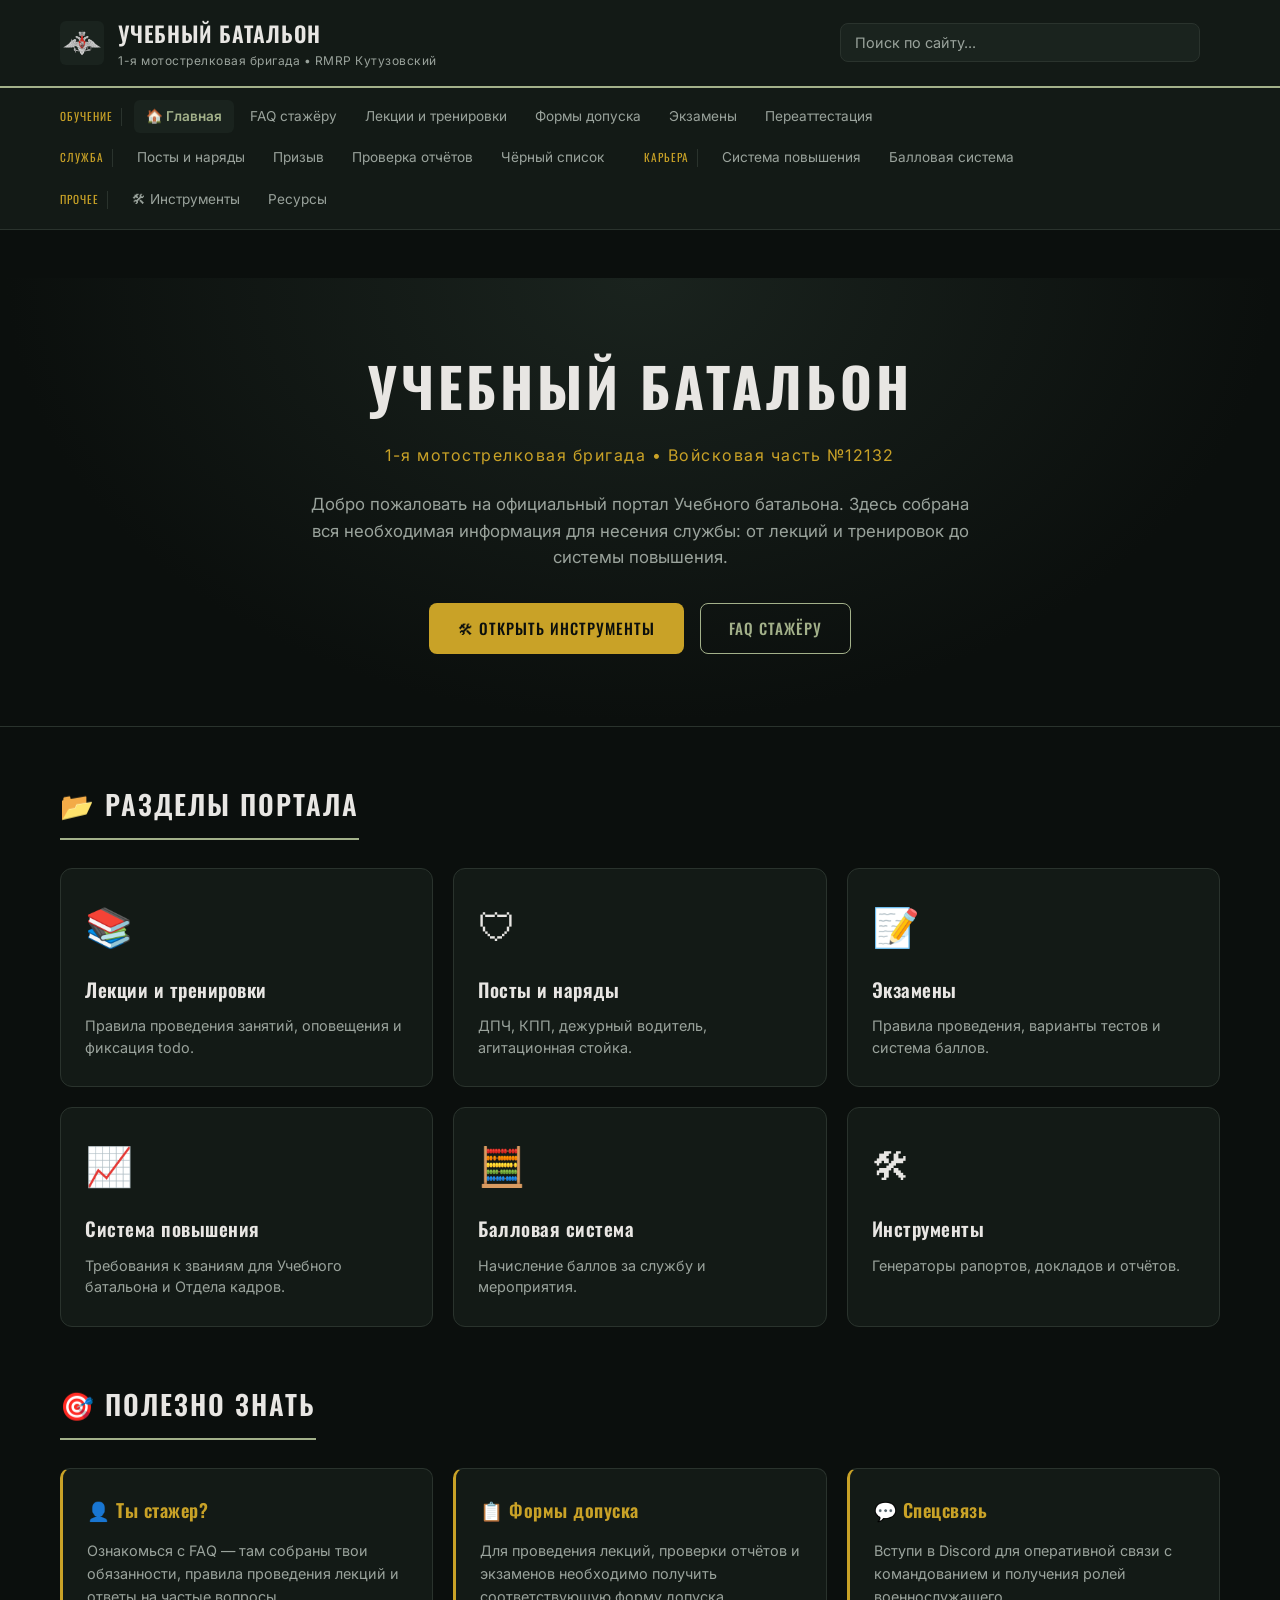
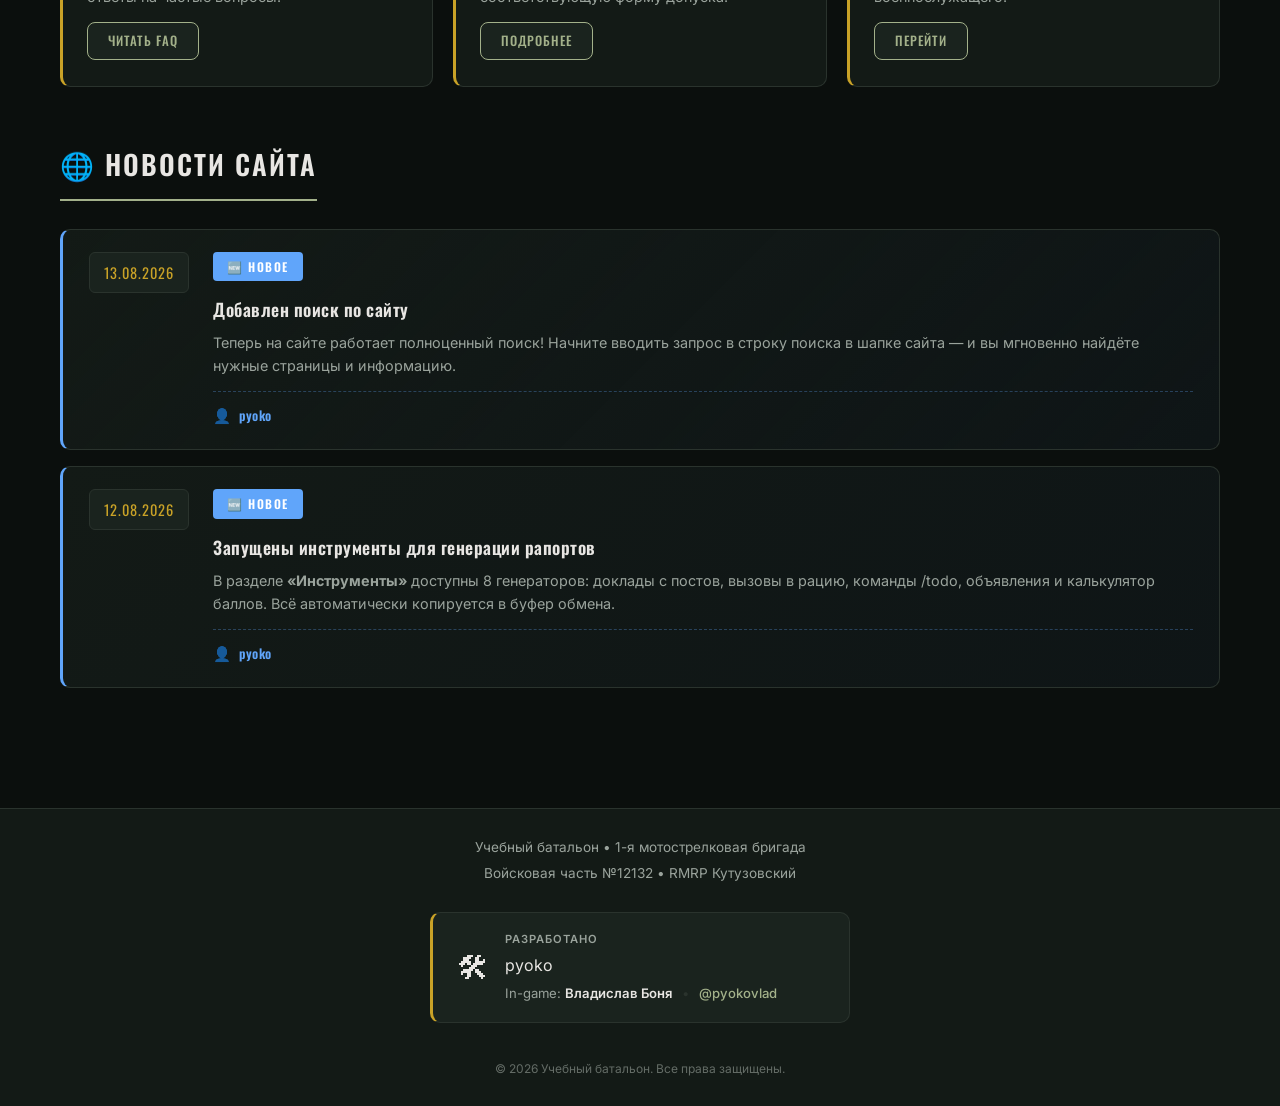
==== index.html @ b77556e9 "Update index.html" ====
<!DOCTYPE html>
<html lang="ru">
<head>
    
<script type="text/javascript">
    (function(m,e,t,r,i,k,a){
        m[i]=m[i]||function(){(m[i].a=m[i].a||[]).push(arguments)};
        m[i].l=1*new Date();
        for (var j = 0; j < document.scripts.length; j++) {if (document.scripts[j].src === r) { return; }}
        k=e.createElement(t),a=e.getElementsByTagName(t)[0],k.async=1,k.src=r,a.parentNode.insertBefore(k,a)
    })(window, document,'script','https://mc.yandex.ru/metrika/tag.js?id=111575580', 'ym');

    ym(111575580, 'init', {ssr:true, webvisor:true, clickmap:true, ecommerce:"dataLayer", referrer: document.referrer, url: location.href, accurateTrackBounce:true, trackLinks:true});
</script>
<noscript><div><img src="https://mc.yandex.ru/watch/111575580" style="position:absolute; left:-9999px;" alt="" /></div></noscript>
<!-- /Yandex.Metrika counter -->
    <meta charset="UTF-8">
    <meta name="viewport" content="width=device-width, initial-scale=1.0">
    <title>Главная | Учебный батальон</title>

    <link rel="preconnect" href="https://fonts.googleapis.com">
    <link rel="preconnect" href="https://fonts.gstatic.com" crossorigin>
    <link href="https://fonts.googleapis.com/css2?family=Oswald:wght@400;500;600;700&family=Inter:wght@400;500;600;700&display=swap" rel="stylesheet">
    <link rel="icon" href="img/logo.png" type="image/png">
    <link rel="stylesheet" href="css/style.css">
</head>
<body>

    
    <header class="header">
        <div class="container header__inner">
            <a href="index.html" class="brand">
                <img src="img/logo.png" alt="Эмблема Учебного батальона" class="brand__logo">
                <div class="brand__text">
                    <span class="brand__title">Учебный батальон</span>
                    <span class="brand__subtitle">1-я мотострелковая бригада • RMRP Кутузовский</span>
                </div>
            </a>

            <div class="search">
                <input
                    type="text"
                    class="search__input"
                    id="searchInput"
                    placeholder="Поиск по сайту..."
                    autocomplete="off"
                >
                <button class="search__clear" id="searchClear" type="button" aria-label="Очистить">x</button>
                <div class="search__results" id="searchResults"></div>
            </div>
            <button class="burger" id="burgerBtn" aria-label="Открыть меню">
                <span></span><span></span><span></span>
            </button>
        </div>
    </header>

    
    <nav class="nav" id="mainNav">
        <div class="container nav__inner">
            <div class="nav__group">
                <span class="nav__group-label">Обучение</span>
                <a href="index.html" class="nav__link active">🏠 Главная</a>
                <a href="faq.html" class="nav__link">FAQ стажёру</a>
                <a href="lectures.html" class="nav__link">Лекции и тренировки</a>
                <a href="access.html" class="nav__link">Формы допуска</a>
                <a href="exams.html" class="nav__link">Экзамены</a>
                <a href="reattestation.html" class="nav__link">Переаттестация</a>
            </div>
            <div class="nav__group">
                <span class="nav__group-label">Служба</span>
                <a href="posts.html" class="nav__link">Посты и наряды</a>
                <a href="recruitment.html" class="nav__link">Призыв</a>
                <a href="reports.html" class="nav__link">Проверка отчётов</a>
                <a href="blacklist.html" class="nav__link">Чёрный список</a>
            </div>
            <div class="nav__group">
                <span class="nav__group-label">Карьера</span>
                <a href="promotion.html" class="nav__link">Система повышения</a>
                <a href="points.html" class="nav__link">Балловая система</a>
            </div>
            <div class="nav__group">
                <span class="nav__group-label">Прочее</span>
                <a href="tools.html" class="nav__link">🛠 Инструменты</a>
                <a href="resources.html" class="nav__link">Ресурсы</a>
            </div>
        </div>
    </nav>

    
    <main class="main">

        
        <section class="hero">
            <div class="container">
                <h1 class="hero__title">Учебный батальон</h1>
                <p class="hero__subtitle">1-я мотострелковая бригада • Войсковая часть №12132</p>
                <p class="hero__text">
                    Добро пожаловать на официальный портал Учебного батальона.
                    Здесь собрана вся необходимая информация для несения службы:
                    от лекций и тренировок до системы повышения.
                </p>
                <div class="hero__actions">
                    <a href="tools.html" class="btn btn--gold">🛠 Открыть инструменты</a>
                    <a href="faq.html" class="btn btn--outline">FAQ стажёру</a>
                </div>
            </div>
        </section>

        <div class="container">

            
            <section class="section">
                <h2 class="section__title">📂 Разделы портала</h2>
                <div class="cards-grid">

                    <a href="lectures.html" class="card">
                        <span class="card__icon">📚</span>
                        <h3 class="card__title">Лекции и тренировки</h3>
                        <p class="card__text">Правила проведения занятий, оповещения и фиксация todo.</p>
                    </a>

                    <a href="posts.html" class="card">
                        <span class="card__icon">🛡</span>
                        <h3 class="card__title">Посты и наряды</h3>
                        <p class="card__text">ДПЧ, КПП, дежурный водитель, агитационная стойка.</p>
                    </a>

                    <a href="exams.html" class="card">
                        <span class="card__icon">📝</span>
                        <h3 class="card__title">Экзамены</h3>
                        <p class="card__text">Правила проведения, варианты тестов и система баллов.</p>
                    </a>

                    <a href="promotion.html" class="card">
                        <span class="card__icon">📈</span>
                        <h3 class="card__title">Система повышения</h3>
                        <p class="card__text">Требования к званиям для Учебного батальона и Отдела кадров.</p>
                    </a>

                    <a href="points.html" class="card">
                        <span class="card__icon">🧮</span>
                        <h3 class="card__title">Балловая система</h3>
                        <p class="card__text">Начисление баллов за службу и мероприятия.</p>
                    </a>

                    <a href="tools.html" class="card">
                        <span class="card__icon">🛠</span>
                        <h3 class="card__title">Инструменты</h3>
                        <p class="card__text">Генераторы рапортов, докладов и отчётов.</p>
                    </a>

                </div>
            </section>

            
            <section class="section">
                <h2 class="section__title">🎯 Полезно знать</h2>
                <div class="cards-grid cards-grid--3">

                    <div class="panel">
                        <h3 class="panel__title">👤 Ты стажер?</h3>
                        <p class="panel__text">
                            Ознакомься с FAQ — там собраны твои обязанности,
                            правила проведения лекций и ответы на частые вопросы.
                        </p>
                        <a href="faq.html" class="btn btn--small">Читать FAQ</a>
                    </div>

                    <div class="panel">
                        <h3 class="panel__title">📋 Формы допуска</h3>
                        <p class="panel__text">
                            Для проведения лекций, проверки отчётов и экзаменов
                            необходимо получить соответствующую форму допуска.
                        </p>
                        <a href="access.html" class="btn btn--small">Подробнее</a>
                    </div>

                    <div class="panel">
                        <h3 class="panel__title">💬 Спецсвязь</h3>
                        <p class="panel__text">
                            Вступи в Discord для оперативной связи с командованием
                            и получения ролей военнослужащего.
                        </p>
                        <a href="resources.html" class="btn btn--small">Перейти</a>
                    </div>

                </div>
            </section>

            
<!-- ============================================================
     ОБЪЯВЛЕНИЯ
     ИНСТРУКЦИЯ ДЛЯ АДМИНА:
     
     Три типа объявлений:
     1. ВАЖНЫЕ       → класс "announcement announcement--important" (красное)
     2. ВНУТРИИГРОВЫЕ → класс "announcement" (золотое)
     3. НОВОСТИ САЙТА → класс "announcement announcement--website" (синее)
     
     Автор:
     - Для важных и игровых: звание + должность + ФИО
     - Для новостей сайта: только никнейм
     ============================================================ -->


<!-- <section class="section">
    <h2 class="section__title">⚠ Важные объявления</h2>

    <div class="announcements">

        
        <div class="announcement announcement--important">
            <div class="announcement__date">13.08.2026</div>
            <div class="announcement__body">
                <span class="announcement__badge">⚠ Важно</span>
                <h4 class="announcement__title">Срочный сбор личного состава</h4>
                <p class="announcement__text">
                    Всему личному составу Учебного батальона прибыть в расположение части
                    в 20:00 по московскому времени. Форма одежды — полевая №2, при себе иметь оружие.
                    Неявка без уважительной причины будет расцениваться как нарушение устава.
                </p>
                <div class="announcement__author">
                    <span class="announcement__author-icon">👤</span>
                    <span class="announcement__author-rank">Капитан</span>
                    <span class="announcement__author-divider">•</span>
                    <span class="announcement__author-position">Командир Учебного батальона</span>
                    <span class="announcement__author-divider">•</span>
                    <span class="announcement__author-name">Иван Петров</span>
                </div>
            </div>
        </div>

    </div>
</section> -->


<!-- <section class="section">
    <h2 class="section__title">🎮 Внутриигровые объявления</h2>

    <div class="announcements">

        <div class="announcement">
            <div class="announcement__date">13.08.2026</div>
            <div class="announcement__body">
                <h4 class="announcement__title">Призыв на срочную военную службу</h4>
                <p class="announcement__text">
                    Оповещаем о начале призыва молодых мужчин и женщин для прохождения срочной
                    военной службы в рядах ВС РФ. Ожидаем всех желающих на призывном пункте
                    по адресу: г. Москва, Гвардейский район. Время окончания призыва 20:00.
                </p>
                <div class="announcement__author">
                    <span class="announcement__author-icon">👤</span>
                    <span class="announcement__author-rank">Ст. лейтенант</span>
                    <span class="announcement__author-divider">•</span>
                    <span class="announcement__author-position">Начальник отдела кадров</span>
                    <span class="announcement__author-divider">•</span>
                    <span class="announcement__author-name">Алексей Левицкий</span>
                </div>
            </div>
        </div>

        <div class="announcement">
            <div class="announcement__date">12.08.2026</div>
            <div class="announcement__body">
                <h4 class="announcement__title">Экскурсия по войсковой части</h4>
                <p class="announcement__text">
                    В 17:30 на территории военкомата по адресу: г. Москва, Гвардейский район
                    объявлен сбор граждан, желающих посетить открытую экскурсию по войсковой части
                    1-ой московской мотострелковой бригады (ВЧ №12132).
                </p>
                <div class="announcement__author">
                    <span class="announcement__author-icon">👤</span>
                    <span class="announcement__author-rank">Лейтенант</span>
                    <span class="announcement__author-divider">•</span>
                    <span class="announcement__author-position">Зам. командира Учебного батальона</span>
                    <span class="announcement__author-divider">•</span>
                    <span class="announcement__author-name">Сергей Иванов</span>
                </div>
            </div>
        </div>

    </div>
</section> -->


<section class="section">
    <h2 class="section__title">🌐 Новости сайта</h2>

    <div class="announcements">

        <div class="announcement announcement--website">
            <div class="announcement__date">13.08.2026</div>
            <div class="announcement__body">
                <span class="announcement__badge announcement__badge--website">🆕 Новое</span>
                <h4 class="announcement__title">Добавлен поиск по сайту</h4>
                <p class="announcement__text">
                    Теперь на сайте работает полноценный поиск! Начните вводить запрос в строку
                    поиска в шапке сайта — и вы мгновенно найдёте нужные страницы и информацию.
                </p>
                <div class="announcement__author">
                    <span class="announcement__author-icon">👤</span>
                    <span class="announcement__author-name">pyoko</span>
                </div>
            </div>
        </div>

        <div class="announcement announcement--website">
            <div class="announcement__date">12.08.2026</div>
            <div class="announcement__body">
                <span class="announcement__badge announcement__badge--website">🆕 Новое</span>
                <h4 class="announcement__title">Запущены инструменты для генерации рапортов</h4>
                <p class="announcement__text">
                    В разделе <strong>«Инструменты»</strong> доступны 8 генераторов:
                    доклады с постов, вызовы в рацию, команды /todo, объявления
                    и калькулятор баллов. Всё автоматически копируется в буфер обмена.
                </p>
                <div class="announcement__author">
                    <span class="announcement__author-icon">👤</span>
                    <span class="announcement__author-name">pyoko</span>
                </div>
            </div>
        </div>

    </div>
</section>

        </div>
    </main>

    
    <footer class="footer">
        <div class="container footer__inner">

            <div class="footer__unit">
                <p class="footer__line">Учебный батальон • 1-я мотострелковая бригада</p>
                <p class="footer__line">Войсковая часть №12132 • RMRP Кутузовский</p>
            </div>
            
            <div class="footer__developer">
                <div class="footer__developer-icon">
                    🛠
                </div>
                <div class="footer__developer-info">
                    <span class="footer__developer-label">Разработано</span>
                    <div class="footer__developer-name">pyoko</div>
                    <div class="footer__developer-meta">
                        <span>In-game: <strong>Владислав Боня</strong></span>
                        <span class="footer__developer-divider">•</span>
                        <a href="https://discord.com/users/pyokovlad" target="_blank" class="footer__developer-contact">@pyokovlad</a>
                    </div>
                </div>
            </div>
            <p class="footer__copy">© 2026 Учебный батальон. Все права защищены.</p>
        </div>
    </footer>

    <script src="js/script.js"></script>
</body>
</html>
---- css/style.css ----
/* ============================================
   ПЕРЕМЕННЫЕ (цветовая палитра)
   ============================================ */
:root {
    
    --bg-main:      #0b0f0d;   
    --bg-card:      #131a16;   
    --bg-elevated:  #1a231e;   
    --bg-hover:     #212c25;   

    
    --accent:       #a3b18a;   
    --accent-gold:  #c9a227;   
    --accent-hover: #b8c4a0;   

    
    --text-main:    #e8e6e3;
    --text-muted:   #9aa39c;

    
    --border:       #2a332d;

    
    --font-heading: 'Oswald', sans-serif;
    --font-body:    'Inter', sans-serif;
}

/* ============================================
   СБРОС И БАЗА
   ============================================ */
* {
    margin: 0;
    padding: 0;
    box-sizing: border-box;
}

html {
    scroll-behavior: smooth;
}

body {
    font-family: var(--font-body);
    background-color: var(--bg-main);
    color: var(--text-main);
    line-height: 1.6;
    min-height: 100vh;
    display: flex;
    flex-direction: column;
}

img {
    max-width: 100%;
    display: block;
}

a {
    text-decoration: none;
    color: inherit;
}

.container {
    width: 100%;
    max-width: 1200px;
    margin: 0 auto;
    padding: 0 20px;
}

/* ============================================
   ШАПКА
   ============================================ */
.header {
    background: var(--bg-card);
    border-bottom: 2px solid var(--accent);
    position: sticky;
    top: 0;
    z-index: 100;
}

.header__inner {
    display: flex;
    align-items: center;
    justify-content: space-between;
    padding: 16px 20px;
    gap: 16px;
}


.brand {
    display: flex;
    align-items: center;
    gap: 14px;
}

.brand__logo {
    width: 44px;
    height: 44px;
    border-radius: 6px;
    background: var(--bg-elevated);
    object-fit: contain;   
    padding: 3px;          
}

.brand__text {
    display: flex;
    flex-direction: column;
}

.brand__title {
    font-family: var(--font-heading);
    font-size: 1.35rem;
    font-weight: 600;
    letter-spacing: 1px;
    text-transform: uppercase;
    color: var(--text-main);
}

.brand__subtitle {
    font-size: 0.75rem;
    color: var(--text-muted);
    letter-spacing: 0.5px;
}

/* ============================================
   БУРГЕР-КНОПКА
   ============================================ */
.burger {
    display: none;               
    flex-direction: column;
    justify-content: center;
    gap: 5px;
    width: 44px;
    height: 44px;
    background: var(--bg-elevated);
    border: 1px solid var(--border);
    border-radius: 8px;
    cursor: pointer;
    padding: 10px;
    transition: background 0.25s;
}

.burger:hover {
    background: var(--bg-hover);
}

.burger span {
    display: block;
    height: 2px;
    width: 100%;
    background: var(--accent);
    border-radius: 2px;
    transition: transform 0.3s, opacity 0.3s;
}


.burger.is-open span:nth-child(1) { transform: translateY(7px) rotate(45deg); }
.burger.is-open span:nth-child(2) { opacity: 0; }
.burger.is-open span:nth-child(3) { transform: translateY(-7px) rotate(-45deg); }

/* ============================================
   НАВИГАЦИЯ
   ============================================ */
.nav {
    background: var(--bg-card);
    border-bottom: 1px solid var(--border);
}

.nav__inner {
    display: flex;
    flex-wrap: wrap;
    gap: 8px 28px;
    padding: 12px 20px;
}

.nav__group {
    display: flex;
    align-items: center;
    gap: 4px;
    flex-wrap: wrap;
}

.nav__group-label {
    font-family: var(--font-heading);
    font-size: 0.7rem;
    text-transform: uppercase;
    letter-spacing: 1px;
    color: var(--accent-gold);
    margin-right: 8px;
    padding-right: 8px;
    border-right: 1px solid var(--border);
}

.nav__link {
    font-size: 0.85rem;
    color: var(--text-muted);
    padding: 6px 12px;
    border-radius: 6px;
    transition: color 0.25s, background 0.25s;
    white-space: nowrap;
}

.nav__link:hover {
    color: var(--text-main);
    background: var(--bg-hover);
}

.nav__link.active {
    color: var(--accent);
    background: var(--bg-elevated);
    font-weight: 600;
}

/* ============================================
   ОСНОВНОЙ КОНТЕНТ
   ============================================ */
.main {
    flex: 1;                     
    padding: 48px 0 64px;
}



/* ============================================
   ФУТЕР
   ============================================ */
.footer {
    background: var(--bg-card);
    border-top: 1px solid var(--border);
    padding: 28px 0;
}

.footer__inner {
    text-align: center;
}

.footer__line {
    font-size: 0.85rem;
    color: var(--text-muted);
    margin-bottom: 4px;
}

.footer__copy {
    font-size: 0.75rem;
    color: var(--text-muted);
    opacity: 0.6;
    margin-top: 12px;
}

/* ============================================
   МОБИЛЬНАЯ ВЕРСИЯ
   ============================================ */
@media (max-width: 900px) {

    .burger {
        display: flex;
    }

    .brand__title {
        font-size: 1.1rem;
    }

    .brand__subtitle {
        font-size: 0.68rem;
    }

    
    .nav {
        position: fixed;
        top: 0;
        right: -300px;            
        width: 280px;
        height: 100vh;
        background: var(--bg-card);
        border-left: 1px solid var(--border);
        border-bottom: none;
        overflow-y: auto;
        padding-top: 80px;         
        transition: right 0.3s ease;
        z-index: 90;
    }

    .nav.is-open {
        right: 0;
    }

    .nav__inner {
        flex-direction: column;
        align-items: stretch;
        gap: 24px;
    }

    .nav__group {
        flex-direction: column;
        align-items: stretch;
        gap: 2px;
    }

    .nav__group-label {
        border-right: none;
        border-bottom: 1px solid var(--border);
        padding: 0 12px 8px;
        margin: 0 0 8px 0;
    }

    .nav__link {
        padding: 10px 14px;
        font-size: 0.95rem;
    }

    
    body.nav-open::before {
        content: '';
        position: fixed;
        inset: 0;
        background: rgba(0, 0, 0, 0.6);
        z-index: 85;
        animation: fadeIn 0.3s ease;
    }

    body.nav-open {
        overflow: hidden;          
    }

    .hero__title {
        font-size: 2.2rem;
        letter-spacing: 2px;
    }
}

@keyframes fadeIn {
    from { opacity: 0; }
    to   { opacity: 1; }
}

@media (max-width: 480px) {
    .brand__logo {
        width: 44px;
        height: 44px;
    }
    .brand__subtitle {
        display: none;             
    }
    .hero__title {
        font-size: 1.8rem;
    }
}


/* ============================================
   КНОПКИ
   ============================================ */
.btn {
    display: inline-block;
    font-family: var(--font-heading);
    font-size: 0.95rem;
    font-weight: 500;
    letter-spacing: 1px;
    text-transform: uppercase;
    padding: 12px 28px;
    border-radius: 8px;
    cursor: pointer;
    transition: all 0.25s ease;
    border: 1px solid transparent;
}

.btn--gold {
    background: var(--accent-gold);
    color: #0b0f0d;
}

.btn--gold:hover {
    background: #d9b23a;
    transform: translateY(-2px);
    box-shadow: 0 6px 18px rgba(201, 162, 39, 0.3);
}

.btn--outline {
    background: transparent;
    color: var(--accent);
    border-color: var(--accent);
}

.btn--outline:hover {
    background: var(--accent);
    color: #0b0f0d;
    transform: translateY(-2px);
}

.btn--small {
    padding: 8px 20px;
    font-size: 0.8rem;
    background: var(--bg-elevated);
    color: var(--accent);
    border: 1px solid var(--accent);
}

.btn--small:hover {
    background: var(--accent);
    color: #0b0f0d;
}

/* ============================================
   HERO (обновлённый)
   ============================================ */
.hero {
    text-align: center;
    padding: 64px 0 72px;
    background: radial-gradient(ellipse at top, var(--bg-elevated) 0%, var(--bg-main) 70%);
    border-bottom: 1px solid var(--border);
}

.hero__title {
    font-family: var(--font-heading);
    font-size: 3.4rem;
    font-weight: 700;
    text-transform: uppercase;
    letter-spacing: 4px;
    color: var(--text-main);
    margin-bottom: 14px;
}

.hero__subtitle {
    font-size: 1rem;
    color: var(--accent-gold);
    letter-spacing: 1.5px;
    margin-bottom: 22px;
}

.hero__text {
    max-width: 680px;
    margin: 0 auto 32px;
    color: var(--text-muted);
    font-size: 1.05rem;
}

.hero__actions {
    display: flex;
    justify-content: center;
    gap: 16px;
    flex-wrap: wrap;
}

/* ============================================
   СЕКЦИИ
   ============================================ */
.section {
    margin: 56px 0;
}

.section__title {
    font-family: var(--font-heading);
    font-size: 1.7rem;
    font-weight: 600;
    text-transform: uppercase;
    letter-spacing: 2px;
    color: var(--text-main);
    margin-bottom: 28px;
    padding-bottom: 12px;
    border-bottom: 2px solid var(--accent);
    display: inline-block;
}

/* ============================================
   КАРТОЧКИ (быстрый доступ)
   ============================================ */
.cards-grid {
    display: grid;
    grid-template-columns: repeat(auto-fill, minmax(280px, 1fr));
    gap: 20px;
}

.cards-grid--3 {
    grid-template-columns: repeat(auto-fill, minmax(300px, 1fr));
}

.card {
    background: var(--bg-card);
    border: 1px solid var(--border);
    border-radius: 12px;
    padding: 28px 24px;
    transition: all 0.3s ease;
    display: block;
    position: relative;
    overflow: hidden;
}

.card::before {
    content: '';
    position: absolute;
    top: 0;
    left: 0;
    width: 100%;
    height: 3px;
    background: var(--accent);
    transform: scaleX(0);
    transform-origin: left;
    transition: transform 0.3s ease;
}

.card:hover {
    background: var(--bg-elevated);
    border-color: var(--accent);
    transform: translateY(-4px);
    box-shadow: 0 8px 24px rgba(0, 0, 0, 0.4);
}

.card:hover::before {
    transform: scaleX(1);
}

.card__icon {
    font-size: 2.4rem;
    display: block;
    margin-bottom: 16px;
}

.card__title {
    font-family: var(--font-heading);
    font-size: 1.2rem;
    font-weight: 600;
    color: var(--text-main);
    margin-bottom: 10px;
    letter-spacing: 0.5px;
}

.card__text {
    font-size: 0.9rem;
    color: var(--text-muted);
    line-height: 1.5;
}

/* ============================================
   ПАНЕЛИ (полезно знать)
   ============================================ */
.panel {
    background: var(--bg-card);
    border: 1px solid var(--border);
    border-left: 3px solid var(--accent-gold);
    border-radius: 10px;
    padding: 26px 24px;
    display: flex;
    flex-direction: column;
    gap: 14px;
    transition: background 0.3s ease;
}

.panel:hover {
    background: var(--bg-elevated);
}

.panel__title {
    font-family: var(--font-heading);
    font-size: 1.15rem;
    font-weight: 600;
    color: var(--accent-gold);
    letter-spacing: 0.5px;
}

.panel__text {
    font-size: 0.9rem;
    color: var(--text-muted);
    line-height: 1.6;
    flex-grow: 1;
}

.panel .btn {
    align-self: flex-start;
}

/* ============================================
   ОБЪЯВЛЕНИЯ
   ============================================ */
/* ============================================
   ОБЪЯВЛЕНИЯ
   ============================================ */
.announcements {
    display: flex;
    flex-direction: column;
    gap: 16px;
}


.announcement {
    display: flex;
    gap: 24px;
    background: var(--bg-card);
    border: 1px solid var(--border);
    border-radius: 10px;
    padding: 22px 26px;
    transition: border-color 0.3s ease, background 0.3s ease;
}

.announcement:hover {
    border-color: var(--accent-gold);
    background: var(--bg-elevated);
}

.announcement__date {
    flex-shrink: 0;
    font-family: var(--font-heading);
    font-size: 0.9rem;
    color: var(--accent-gold);
    background: var(--bg-elevated);
    border: 1px solid var(--border);
    border-radius: 6px;
    padding: 8px 14px;
    height: fit-content;
    letter-spacing: 1px;
}

.announcement__body {
    flex-grow: 1;
}

.announcement__title {
    font-family: var(--font-heading);
    font-size: 1.1rem;
    font-weight: 600;
    color: var(--text-main);
    margin-bottom: 8px;
    letter-spacing: 0.5px;
}

.announcement__text {
    font-size: 0.9rem;
    color: var(--text-muted);
    line-height: 1.6;
}

/* ============================================
   ВАЖНОЕ ОБЪЯВЛЕНИЕ (красное, увеличенное)
   ============================================ */
.announcement--important {
    background: linear-gradient(135deg, #3a1518 0%, #2a1013 100%);
    border: 1px solid #c0392b;
    border-left: 4px solid #e74c3c;
    padding: 30px 32px;
    box-shadow: 0 4px 20px rgba(231, 76, 60, 0.15);
}

.announcement--important:hover {
    border-color: #e74c3c;
    border-left-color: #e74c3c;
    background: linear-gradient(135deg, #451a1d 0%, #331316 100%);
}

.announcement--important .announcement__title {
    color: #e74c3c;
    font-size: 1.35rem;
}

.announcement--important .announcement__text {
    font-size: 1rem;
    color: #e8d5d5;
}

.announcement--important .announcement__date {
    color: #e74c3c;
    border-color: #c0392b;
    background: rgba(231, 76, 60, 0.12);
}


.announcement__badge {
    display: inline-block;
    font-family: var(--font-heading);
    font-size: 0.75rem;
    font-weight: 600;
    text-transform: uppercase;
    letter-spacing: 1.5px;
    color: #fff;
    background: #e74c3c;
    padding: 5px 14px;
    border-radius: 4px;
    margin-bottom: 14px;
    animation: badgePulse 2s infinite;
}


@keyframes badgePulse {
    0%, 100% { box-shadow: 0 0 0 0 rgba(231, 76, 60, 0.55); }
    50%      { box-shadow: 0 0 0 9px rgba(231, 76, 60, 0); }
}


@media (max-width: 480px) {
    .announcement {
        flex-direction: column;
        gap: 14px;
        padding: 18px 20px;
    }
    .announcement--important {
        padding: 24px 20px;
    }
    .announcement__date {
        align-self: flex-start;
    }
}

/* ============================================
   МОБИЛЬНАЯ АДАПТАЦИЯ ГЛАВНОЙ
   ============================================ */
@media (max-width: 900px) {
    .hero__title {
        font-size: 2.4rem;
        letter-spacing: 2px;
    }
    .hero {
        padding: 48px 0 56px;
    }
    .section {
        margin: 40px 0;
    }
}

@media (max-width: 480px) {
    .hero__title {
        font-size: 1.9rem;
    }
    .hero__actions {
        flex-direction: column;
        align-items: stretch;
    }
    .btn {
        text-align: center;
    }
    .cards-grid {
        grid-template-columns: 1fr;
    }
    .announcement {
        flex-direction: column;
        gap: 14px;
        padding: 18px 20px;
    }
    .section__title {
        font-size: 1.4rem;
    }
}


/* ============================================
   ЗАГОЛОВОК ВНУТРЕННЕЙ СТРАНИЦЫ
   ============================================ */
.page-header {
    text-align: center;
    padding: 48px 20px;
    background: radial-gradient(ellipse at top, var(--bg-elevated) 0%, var(--bg-main) 70%);
    border-bottom: 1px solid var(--border);
    margin-bottom: 40px;
}

.page-header__title {
    font-family: var(--font-heading);
    font-size: 2.6rem;
    font-weight: 700;
    text-transform: uppercase;
    letter-spacing: 3px;
    color: var(--text-main);
    margin-bottom: 12px;
}

.page-header__subtitle {
    color: var(--accent-gold);
    font-size: 1rem;
    letter-spacing: 1px;
    max-width: 600px;
    margin: 0 auto;
}

/* ============================================
   FAQ
   ============================================ */
.faq {
    max-width: 820px;
    margin: 0 auto 60px;
}

.faq__category {
    margin-bottom: 40px;
}

.faq__category-title {
    font-family: var(--font-heading);
    font-size: 1.4rem;
    font-weight: 600;
    color: var(--accent);
    text-transform: uppercase;
    letter-spacing: 1.5px;
    margin-bottom: 18px;
    padding-bottom: 10px;
    border-bottom: 1px solid var(--border);
}


.faq__item {
    background: var(--bg-card);
    border: 1px solid var(--border);
    border-radius: 10px;
    margin-bottom: 12px;
    overflow: hidden;
    transition: border-color 0.3s ease, background 0.3s ease;
}

.faq__item:hover {
    border-color: var(--accent);
}

.faq__item[open] {
    border-color: var(--accent);
    background: var(--bg-elevated);
}


.faq__question {
    padding: 18px 56px 18px 24px;
    cursor: pointer;
    font-weight: 600;
    font-size: 1rem;
    color: var(--text-main);
    list-style: none;
    position: relative;
    transition: color 0.25s ease;
}


.faq__question::-webkit-details-marker { display: none; }
.faq__question::marker { content: ''; }


.faq__question::after {
    content: '+';
    position: absolute;
    right: 24px;
    top: 50%;
    transform: translateY(-50%);
    font-size: 1.6rem;
    font-weight: 400;
    color: var(--accent);
    transition: transform 0.3s ease;
}

.faq__item[open] .faq__question::after {
    content: '−';
}

.faq__question:hover {
    color: var(--accent);
}


.faq__answer {
    padding: 0 24px 22px;
    color: var(--text-muted);
    line-height: 1.7;
    font-size: 0.95rem;
}

.faq__answer p {
    margin-bottom: 12px;
}

.faq__answer p:last-child {
    margin-bottom: 0;
}

.faq__answer ul,
.faq__answer ol {
    padding-left: 22px;
    margin-bottom: 12px;
}

.faq__answer li {
    margin-bottom: 6px;
}

.faq__answer strong {
    color: var(--accent-gold);
    font-weight: 600;
}

.faq__answer em {
    color: var(--accent);
    font-style: italic;
}

.faq__answer a {
    color: var(--accent);
    text-decoration: underline;
}

.faq__answer a:hover {
    color: var(--accent-hover);
}

/* ============================================
   МОБИЛЬНАЯ АДАПТАЦИЯ FAQ
   ============================================ */
@media (max-width: 600px) {
    .page-header__title {
        font-size: 2rem;
        letter-spacing: 2px;
    }
    .faq__question {
        font-size: 0.92rem;
        padding: 16px 48px 16px 18px;
    }
    .faq__question::after {
        right: 18px;
    }
    .faq__answer {
        padding: 0 18px 18px;
    }
}


.faq__note {
    background: rgba(201, 162, 39, 0.08);
    border-left: 3px solid var(--accent-gold);
    border-radius: 6px;
    padding: 14px 18px;
    margin: 16px 0;
}

.faq__note p {
    margin-bottom: 8px;
}

.faq__note ul {
    margin-bottom: 0;
}

.faq__note strong {
    color: var(--accent-gold);
}


/* ============================================
   ПОШАГОВАЯ ИНСТРУКЦИЯ (шаги)
   ============================================ */
.steps {
    display: flex;
    flex-direction: column;
    gap: 0;
    max-width: 760px;
}

.step {
    display: flex;
    gap: 20px;
    position: relative;
    padding-bottom: 28px;
}


.step:not(:last-child)::before {
    content: '';
    position: absolute;
    left: 21px;
    top: 46px;
    bottom: 0;
    width: 2px;
    background: var(--border);
}

.step__number {
    flex-shrink: 0;
    width: 44px;
    height: 44px;
    border-radius: 50%;
    background: var(--bg-elevated);
    border: 2px solid var(--accent);
    color: var(--accent);
    font-family: var(--font-heading);
    font-size: 1.2rem;
    font-weight: 600;
    display: flex;
    align-items: center;
    justify-content: center;
    position: relative;
    z-index: 1;
}

.step__content {
    flex-grow: 1;
    padding-top: 6px;
}

.step__title {
    font-family: var(--font-heading);
    font-size: 1.1rem;
    font-weight: 600;
    color: var(--text-main);
    margin-bottom: 6px;
    letter-spacing: 0.5px;
}

.step__text {
    color: var(--text-muted);
    font-size: 0.92rem;
    line-height: 1.6;
}

.step__text em {
    color: var(--accent);
    font-style: italic;
}

.step__text strong {
    color: var(--accent-gold);
    font-weight: 600;
}

/* ============================================
   ИНФОРМАЦИОННЫЙ БЛОК (info-box)
   ============================================ */
.info-box {
    background: var(--bg-card);
    border: 1px solid var(--border);
    border-left: 3px solid var(--accent);
    border-radius: 10px;
    padding: 26px 28px;
    max-width: 760px;
}

.info-box p {
    color: var(--text-muted);
    line-height: 1.7;
    font-size: 0.95rem;
    margin-bottom: 14px;
}

.info-box p:last-of-type {
    margin-bottom: 20px;
}

.info-box strong {
    color: var(--accent-gold);
    font-weight: 600;
}

/* ============================================
   ГРУППЫ И КАРТОЧКИ ЗАНЯТИЙ
   ============================================ */
.activity-group {
    margin-bottom: 36px;
}

.activity-group__title {
    font-family: var(--font-heading);
    font-size: 1.2rem;
    font-weight: 600;
    color: var(--accent-gold);
    text-transform: uppercase;
    letter-spacing: 1px;
    margin-bottom: 18px;
}

.activity-grid {
    display: grid;
    grid-template-columns: repeat(auto-fill, minmax(280px, 1fr));
    gap: 16px;
}

.activity-card {
    background: var(--bg-card);
    border: 1px solid var(--border);
    border-radius: 10px;
    padding: 20px 22px;
    transition: all 0.3s ease;
}

.activity-card:hover {
    border-color: var(--accent);
    background: var(--bg-elevated);
    transform: translateY(-3px);
}


.activity-card--external {
    border-color: rgba(201, 162, 39, 0.35);
    background: linear-gradient(135deg, var(--bg-card) 0%, rgba(201, 162, 39, 0.04) 100%);
}

.activity-card__header {
    display: flex;
    align-items: center;
    justify-content: space-between;
    gap: 12px;
    margin-bottom: 14px;
}

.activity-card__title {
    font-family: var(--font-heading);
    font-size: 1.05rem;
    font-weight: 600;
    color: var(--text-main);
    letter-spacing: 0.5px;
}


.activity-card__points {
    flex-shrink: 0;
    font-family: var(--font-heading);
    font-size: 0.85rem;
    font-weight: 600;
    color: var(--accent-gold);
    background: rgba(201, 162, 39, 0.12);
    border: 1px solid rgba(201, 162, 39, 0.3);
    border-radius: 6px;
    padding: 4px 10px;
    letter-spacing: 0.5px;
    white-space: nowrap;
}


.activity-card__meta {
    display: flex;
    flex-direction: column;
    gap: 6px;
}

.activity-card__meta span {
    font-size: 0.85rem;
    color: var(--text-muted);
}

/* ============================================
   БЕЙДЖИ подразделений
   ============================================ */
.badge {
    flex-shrink: 0;
    font-family: var(--font-heading);
    font-size: 0.75rem;
    font-weight: 600;
    text-transform: uppercase;
    letter-spacing: 1px;
    border-radius: 6px;
    padding: 4px 10px;
    white-space: nowrap;
}

.badge--sso {
    color: #7fb3d3;
    background: rgba(127, 179, 211, 0.12);
    border: 1px solid rgba(127, 179, 211, 0.4);
}

.badge--mr {
    color: #d38b8b;
    background: rgba(211, 139, 139, 0.12);
    border: 1px solid rgba(211, 139, 139, 0.4);
}

/* ============================================
   ЛЕГЕНДА
   ============================================ */
.activity-legend {
    display: flex;
    flex-direction: column;
    gap: 10px;
    margin-top: 24px;
    padding: 18px 22px;
    background: var(--bg-card);
    border: 1px dashed var(--border);
    border-radius: 10px;
}

.activity-legend__item {
    display: flex;
    align-items: center;
    gap: 10px;
    font-size: 0.88rem;
    color: var(--text-muted);
}

/* ============================================
   МОБИЛЬНАЯ АДАПТАЦИЯ
   ============================================ */
@media (max-width: 600px) {
    .step {
        gap: 14px;
    }
    .step__number {
        width: 38px;
        height: 38px;
        font-size: 1rem;
    }
    .step:not(:last-child)::before {
        left: 18px;
        top: 40px;
    }
    .activity-grid {
        grid-template-columns: 1fr;
    }
    .info-box {
        padding: 20px;
    }
    .activity-card__header {
        flex-direction: column;
        align-items: flex-start;
    }
}


/* ============================================
   СЕТКА ПОСТОВ
   ============================================ */
.posts-grid {
    display: grid;
    grid-template-columns: repeat(auto-fill, minmax(400px, 1fr));
    gap: 20px;
}

/* ============================================
   КАРТОЧКА ПОСТА
   ============================================ */
.post-card {
    background: var(--bg-card);
    border: 1px solid var(--border);
    border-radius: 12px;
    padding: 26px 28px;
    display: flex;
    flex-direction: column;
    gap: 18px;
    transition: border-color 0.3s ease, background 0.3s ease;
}

.post-card:hover {
    border-color: var(--accent);
    background: var(--bg-elevated);
}


.post-card__header {
    display: flex;
    align-items: center;
    justify-content: space-between;
    gap: 12px;
    flex-wrap: wrap;
    padding-bottom: 14px;
    border-bottom: 1px solid var(--border);
}

.post-card__title {
    font-family: var(--font-heading);
    font-size: 1.3rem;
    font-weight: 600;
    color: var(--text-main);
    letter-spacing: 0.5px;
}


.post-card__rank {
    flex-shrink: 0;
    font-family: var(--font-heading);
    font-size: 0.8rem;
    font-weight: 600;
    color: #7fb3d3;
    background: rgba(127, 179, 211, 0.12);
    border: 1px solid rgba(127, 179, 211, 0.4);
    border-radius: 6px;
    padding: 5px 12px;
    letter-spacing: 0.5px;
    white-space: nowrap;
}


.post-card__form {
    display: flex;
    align-items: center;
    gap: 10px;
    flex-wrap: wrap;
    font-size: 0.92rem;
}

.post-card__form-label {
    color: var(--text-muted);
    font-weight: 600;
}

.post-card__form-value {
    color: var(--text-main);
}


.post-card__section-title {
    font-family: var(--font-heading);
    font-size: 0.95rem;
    font-weight: 600;
    color: var(--accent-gold);
    text-transform: uppercase;
    letter-spacing: 1px;
    margin-bottom: 10px;
}

.post-card__desc {
    color: var(--text-muted);
    font-size: 0.9rem;
    line-height: 1.6;
    margin-bottom: 10px;
}


.post-card__duties {
    list-style: none;
    display: flex;
    flex-direction: column;
    gap: 8px;
}

.post-card__duties li {
    color: var(--text-muted);
    font-size: 0.9rem;
    line-height: 1.55;
    padding-left: 22px;
    position: relative;
}

.post-card__duties li::before {
    content: '▸';
    position: absolute;
    left: 0;
    color: var(--accent);
    font-size: 0.9rem;
}

.post-card__duties li strong {
    color: var(--accent-gold);
    font-weight: 600;
}


.post-card__note {
    background: rgba(127, 179, 211, 0.08);
    border-left: 3px solid #7fb3d3;
    border-radius: 6px;
    padding: 12px 16px;
    font-size: 0.85rem;
    color: var(--text-muted);
    line-height: 1.6;
}


.post-card__points {
    background: rgba(201, 162, 39, 0.1);
    border: 1px solid rgba(201, 162, 39, 0.3);
    border-radius: 8px;
    padding: 12px 16px;
    font-size: 0.88rem;
    color: var(--accent-gold);
    font-weight: 600;
    line-height: 1.5;
}


.badge--weapon {
    color: #e0a35c;
    background: rgba(224, 163, 92, 0.12);
    border: 1px solid rgba(224, 163, 92, 0.4);
}

/* ============================================
   МОБИЛЬНАЯ АДАПТАЦИЯ
   ============================================ */
@media (max-width: 900px) {
    .posts-grid {
        grid-template-columns: 1fr;
    }
}

@media (max-width: 600px) {
    .post-card {
        padding: 20px;
    }
    .post-card__header {
        flex-direction: column;
        align-items: flex-start;
    }
    .post-card__title {
        font-size: 1.15rem;
    }
}



/* ============================================
   КАРТОЧКИ-МЕТРИКИ (параметры экзамена)
   ============================================ */
.metrics-grid {
    display: grid;
    grid-template-columns: repeat(auto-fill, minmax(160px, 1fr));
    gap: 16px;
}

.metric-card {
    background: var(--bg-card);
    border: 1px solid var(--border);
    border-radius: 10px;
    padding: 22px 16px;
    text-align: center;
    transition: all 0.3s ease;
}

.metric-card:hover {
    border-color: var(--accent-gold);
    background: var(--bg-elevated);
    transform: translateY(-3px);
}

.metric-card__icon {
    font-size: 2rem;
    margin-bottom: 10px;
}

.metric-card__value {
    font-family: var(--font-heading);
    font-size: 1.5rem;
    font-weight: 700;
    color: var(--accent-gold);
    margin-bottom: 4px;
    letter-spacing: 0.5px;
}

.metric-card__label {
    font-size: 0.78rem;
    color: var(--text-muted);
    text-transform: uppercase;
    letter-spacing: 0.5px;
    line-height: 1.4;
}

/* ============================================
   ПРЕДУПРЕЖДЕНИЕ (красный блок)
   ============================================ */
.warning-box {
    background: linear-gradient(135deg, #3a1518 0%, #2a1013 100%);
    border: 1px solid #c0392b;
    border-left: 4px solid #e74c3c;
    border-radius: 10px;
    padding: 20px 24px;
    margin-bottom: 24px;
}

.warning-box p {
    color: #e8d5d5;
    line-height: 1.6;
    font-size: 0.95rem;
}

.warning-box strong {
    color: #e74c3c;
    font-weight: 700;
}

/* ============================================
   КАРТОЧКИ ВАРИАНТОВ ЭКЗАМЕНОВ
   ============================================ */
.exam-cards {
    display: grid;
    grid-template-columns: repeat(auto-fill, minmax(220px, 1fr));
    gap: 16px;
}

.exam-card {
    background: var(--bg-card);
    border: 1px solid var(--border);
    border-radius: 10px;
    padding: 24px 22px;
    text-align: center;
    transition: all 0.3s ease;
    display: block;
    cursor: pointer;
}

.exam-card:hover {
    border-color: var(--accent);
    background: var(--bg-elevated);
    transform: translateY(-3px);
    box-shadow: 0 8px 20px rgba(0, 0, 0, 0.3);
}

.exam-card__icon {
    font-size: 2.2rem;
    margin-bottom: 12px;
}

.exam-card__title {
    font-family: var(--font-heading);
    font-size: 1.05rem;
    font-weight: 600;
    color: var(--text-main);
    margin-bottom: 6px;
    letter-spacing: 0.5px;
}

.exam-card__text {
    font-size: 0.85rem;
    color: var(--text-muted);
}


.exam-card--results {
    border-color: rgba(201, 162, 39, 0.4);
    background: linear-gradient(135deg, var(--bg-card) 0%, rgba(201, 162, 39, 0.05) 100%);
}

.exam-card--results:hover {
    border-color: var(--accent-gold);
}

/* ============================================
   МОБИЛЬНАЯ АДАПТАЦИЯ
   ============================================ */
@media (max-width: 600px) {
    .metrics-grid {
        grid-template-columns: repeat(2, 1fr);
        gap: 12px;
    }
    .metric-card {
        padding: 18px 12px;
    }
    .metric-card__value {
        font-size: 1.25rem;
    }
    .exam-cards {
        grid-template-columns: 1fr;
    }
    .warning-box {
        padding: 16px 18px;
    }
}


/* ============================================
   СЕТКА ФОРМ ДОПУСКА
   ============================================ */
.access-grid {
    display: grid;
    grid-template-columns: repeat(auto-fill, minmax(300px, 1fr));
    gap: 20px;
}

/* ============================================
   КАРТОЧКА ФОРМЫ ДОПУСКА
   ============================================ */
.access-card {
    background: var(--bg-card);
    border: 1px solid var(--border);
    border-radius: 12px;
    padding: 26px 28px;
    display: flex;
    flex-direction: column;
    gap: 18px;
    transition: border-color 0.3s ease, background 0.3s ease;
}

.access-card:hover {
    border-color: var(--accent);
    background: var(--bg-elevated);
}


.access-card__header {
    display: flex;
    align-items: center;
    gap: 16px;
    padding-bottom: 16px;
    border-bottom: 1px solid var(--border);
}


.access-card__number {
    flex-shrink: 0;
    width: 48px;
    height: 48px;
    border-radius: 50%;
    background: var(--accent-gold);
    color: var(--bg-main);
    font-family: var(--font-heading);
    font-size: 1.4rem;
    font-weight: 700;
    display: flex;
    align-items: center;
    justify-content: center;
}

.access-card__heading {
    display: flex;
    flex-direction: column;
    gap: 6px;
}

.access-card__title {
    font-family: var(--font-heading);
    font-size: 1.2rem;
    font-weight: 600;
    color: var(--text-main);
    letter-spacing: 0.5px;
}


.access-card__rank {
    align-self: flex-start;
    font-family: var(--font-heading);
    font-size: 0.78rem;
    font-weight: 600;
    color: #7fb3d3;
    background: rgba(127, 179, 211, 0.12);
    border: 1px solid rgba(127, 179, 211, 0.4);
    border-radius: 6px;
    padding: 3px 10px;
    letter-spacing: 0.5px;
    white-space: nowrap;
}


.access-card__auto {
    background: rgba(163, 177, 138, 0.12);
    border: 1px solid rgba(163, 177, 138, 0.35);
    border-radius: 8px;
    padding: 10px 14px;
    font-size: 0.85rem;
    color: var(--accent);
    font-weight: 600;
    text-align: center;
}


.access-card__section-title {
    font-family: var(--font-heading);
    font-size: 0.9rem;
    font-weight: 600;
    color: var(--accent-gold);
    text-transform: uppercase;
    letter-spacing: 1px;
    margin-bottom: 10px;
}

.access-card__list {
    list-style: none;
    display: flex;
    flex-direction: column;
    gap: 8px;
}

.access-card__list li {
    color: var(--text-muted);
    font-size: 0.9rem;
    line-height: 1.5;
    padding-left: 22px;
    position: relative;
}

.access-card__list li::before {
    content: '▸';
    position: absolute;
    left: 0;
    color: var(--accent);
}


.access-card__warning {
    background: rgba(231, 76, 60, 0.08);
    border-left: 3px solid #e74c3c;
    border-radius: 6px;
    padding: 12px 16px;
    font-size: 0.83rem;
    color: #e8d5d5;
    line-height: 1.55;
}


.access-card__btn {
    align-self: stretch;
    text-align: center;
    margin-top: auto;
}

/* ============================================
   МОБИЛЬНАЯ АДАПТАЦИЯ
   ============================================ */
@media (max-width: 900px) {
    .access-grid {
        grid-template-columns: 1fr;
    }
}

@media (max-width: 600px) {
    .access-card {
        padding: 20px;
    }
    .access-card__number {
        width: 42px;
        height: 42px;
        font-size: 1.2rem;
    }
}


/* ============================================
   СПИСОК ВНУТРИ ШАГА
   ============================================ */
.step__list {
    list-style: none;
    display: flex;
    flex-direction: column;
    gap: 8px;
    margin-top: 8px;
}

.step__list li {
    color: var(--text-muted);
    font-size: 0.92rem;
    line-height: 1.55;
    padding-left: 22px;
    position: relative;
}

.step__list li::before {
    content: '▸';
    position: absolute;
    left: 0;
    color: var(--accent);
}

/* ============================================
   КАРТОЧКИ ДОКУМЕНТОВ
   ============================================ */
.doc-grid {
    display: grid;
    grid-template-columns: repeat(auto-fill, minmax(220px, 1fr));
    gap: 16px;
}

.doc-card {
    background: var(--bg-card);
    border: 1px solid var(--border);
    border-radius: 10px;
    padding: 24px 22px;
    transition: all 0.3s ease;
}

.doc-card:hover {
    border-color: var(--accent);
    background: var(--bg-elevated);
    transform: translateY(-3px);
}

.doc-card__icon {
    font-size: 2rem;
    margin-bottom: 12px;
}

.doc-card__title {
    font-family: var(--font-heading);
    font-size: 1rem;
    font-weight: 600;
    color: var(--text-main);
    margin-bottom: 8px;
    letter-spacing: 0.5px;
}

.doc-card__text {
    font-size: 0.85rem;
    color: var(--text-muted);
    line-height: 1.55;
}

/* ============================================
   ТЕКСТ ШАБЛОНА ОБЪЯВЛЕНИЯ
   ============================================ */
.template-text {
    background: var(--bg-main);
    border: 1px solid var(--border);
    border-radius: 8px;
    padding: 18px 20px;
    font-size: 0.9rem;
    color: var(--text-main);
    line-height: 1.7;
    user-select: all;
    cursor: text;
}

/* ============================================
   МОБИЛЬНАЯ АДАПТАЦИЯ
   ============================================ */
@media (max-width: 600px) {
    .doc-grid {
        grid-template-columns: 1fr;
    }
    .template-text {
        padding: 14px 16px;
        font-size: 0.85rem;
    }
}


/* ============================================
   СЕТКА ПОВЫШЕНИЙ
   ============================================ */
.promotion-grid {
    display: grid;
    grid-template-columns: repeat(auto-fill, minmax(320px, 1fr));
    gap: 20px;
}

/* ============================================
   КАРТОЧКА ПОВЫШЕНИЯ
   ============================================ */
.promotion-card {
    background: var(--bg-card);
    border: 1px solid var(--border);
    border-radius: 12px;
    padding: 26px 28px;
    display: flex;
    flex-direction: column;
    gap: 18px;
    transition: all 0.3s ease;
}

.promotion-card:hover {
    border-color: var(--accent);
    background: var(--bg-elevated);
    transform: translateY(-3px);
}


.promotion-card--final {
    border-color: rgba(201, 162, 39, 0.4);
    background: linear-gradient(135deg, var(--bg-card) 0%, rgba(201, 162, 39, 0.05) 100%);
}


.promotion-card__ranks {
    display: flex;
    align-items: center;
    justify-content: center;
    gap: 16px;
    padding-bottom: 18px;
    border-bottom: 1px solid var(--border);
}

.promotion-card__rank {
    display: flex;
    flex-direction: column;
    align-items: center;
    gap: 6px;
    flex: 1;
}

.promotion-card__rank-label {
    font-size: 0.7rem;
    color: var(--text-muted);
    text-transform: uppercase;
    letter-spacing: 0.5px;
    font-weight: 600;
}

.promotion-card__rank-name {
    font-family: var(--font-heading);
    font-size: 1.1rem;
    font-weight: 600;
    color: var(--text-main);
    letter-spacing: 0.5px;
}

.promotion-card__arrow {
    font-size: 1.8rem;
    color: var(--accent-gold);
    font-weight: 300;
}


.promotion-card__points {
    font-family: var(--font-heading);
    font-size: 1.4rem;
    font-weight: 700;
    color: var(--accent-gold);
    text-align: center;
    padding: 12px 16px;
    background: rgba(201, 162, 39, 0.1);
    border: 1px solid rgba(201, 162, 39, 0.3);
    border-radius: 8px;
    letter-spacing: 0.5px;
}


.promotion-card__section-title {
    font-family: var(--font-heading);
    font-size: 0.9rem;
    font-weight: 600;
    color: var(--accent-gold);
    text-transform: uppercase;
    letter-spacing: 1px;
    margin-bottom: 10px;
}

.promotion-card__list {
    list-style: none;
    display: flex;
    flex-direction: column;
    gap: 8px;
}

.promotion-card__list li {
    color: var(--text-muted);
    font-size: 0.9rem;
    line-height: 1.5;
    padding-left: 22px;
    position: relative;
}

.promotion-card__list li::before {
    content: '▸';
    position: absolute;
    left: 0;
    color: var(--accent);
}


.promotion-card__info {
    color: var(--text-muted);
    font-size: 0.9rem;
    line-height: 1.6;
    padding: 12px 16px;
    background: rgba(127, 179, 211, 0.08);
    border-left: 3px solid #7fb3d3;
    border-radius: 6px;
}

/* ============================================
   МОБИЛЬНАЯ АДАПТАЦИЯ
   ============================================ */
@media (max-width: 600px) {
    .promotion-grid {
        grid-template-columns: 1fr;
    }
    .promotion-card {
        padding: 20px;
    }
    .promotion-card__rank-name {
        font-size: 1rem;
    }
    .promotion-card__points {
        font-size: 1.2rem;
    }
}


/* ============================================
   ТАБЛИЦА БАЛЛОВ
   ============================================ */
.points-table {
    background: var(--bg-card);
    border: 1px solid var(--border);
    border-radius: 12px;
    overflow: hidden;
}

.points-row {
    display: flex;
    align-items: center;
    justify-content: space-between;
    padding: 16px 22px;
    border-bottom: 1px solid var(--border);
    transition: background 0.2s ease;
    gap: 20px;
}

.points-row:last-child {
    border-bottom: none;
}

.points-row:hover {
    background: var(--bg-elevated);
}

.points-row__name {
    color: var(--text-main);
    font-size: 0.95rem;
    line-height: 1.5;
    flex: 1;
}

.points-row__note {
    display: block;
    color: var(--text-muted);
    font-size: 0.8rem;
    margin-top: 4px;
    line-height: 1.4;
}

.points-row__value {
    flex-shrink: 0;
    font-family: var(--font-heading);
    font-size: 1.3rem;
    font-weight: 700;
    color: var(--accent-gold);
    text-align: right;
    min-width: 60px;
}


.points-row--highlight {
    background: rgba(201, 162, 39, 0.04);
}

.points-row--highlight .points-row__value {
    color: var(--accent);
}


.points-row--disabled {
    opacity: 0.5;
}

.points-row--disabled .points-row__name {
    color: var(--text-muted);
}


.points-row__badge {
    display: inline-block;
    font-family: var(--font-heading);
    font-size: 0.65rem;
    font-weight: 600;
    color: #7fb3d3;
    background: rgba(127, 179, 211, 0.15);
    border: 1px solid rgba(127, 179, 211, 0.3);
    padding: 2px 8px;
    border-radius: 4px;
    margin-left: 8px;
    text-transform: uppercase;
    letter-spacing: 0.5px;
    vertical-align: middle;
}

/* ============================================
   МОБИЛЬНАЯ АДАПТАЦИЯ
   ============================================ */
@media (max-width: 600px) {
    .points-row {
        padding: 14px 16px;
        gap: 12px;
    }
    .points-row__name {
        font-size: 0.88rem;
    }
    .points-row__value {
        font-size: 1.15rem;
        min-width: 50px;
    }
    .points-row__badge {
        display: block;
        margin: 6px 0 0 0;
        align-self: flex-start;
    }
}


/* ============================================
   ОПАСНЫЙ HERO (для ЧС)
   ============================================ */
.page-header--danger {
    background: radial-gradient(ellipse at top, #3a1518 0%, var(--bg-main) 70%);
}

.page-header--danger .page-header__title {
    color: #e74c3c;
}

/* ============================================
   КАРТОЧКИ ЧЁРНОГО СПИСКА
   ============================================ */
.blacklist-grid {
    display: grid;
    grid-template-columns: repeat(auto-fill, minmax(280px, 1fr));
    gap: 20px;
}

.blacklist-card {
    background: var(--bg-card);
    border: 1px solid var(--border);
    border-left: 4px solid #c0392b;
    border-radius: 10px;
    padding: 24px 22px;
    display: flex;
    flex-direction: column;
    gap: 12px;
    transition: all 0.3s ease;
    position: relative;
}

.blacklist-card:hover {
    border-color: #e74c3c;
    background: var(--bg-elevated);
    transform: translateY(-3px);
}

.blacklist-card--severe {
    border-left-color: #e74c3c;
    background: linear-gradient(135deg, var(--bg-card) 0%, rgba(231, 76, 60, 0.04) 100%);
}

.blacklist-card__icon {
    font-size: 2.2rem;
}

.blacklist-card__days {
    position: absolute;
    top: 18px;
    right: 20px;
    font-family: var(--font-heading);
    font-size: 1.4rem;
    font-weight: 700;
    color: #e74c3c;
    letter-spacing: 0.5px;
}

.blacklist-card__title {
    font-family: var(--font-heading);
    font-size: 1.05rem;
    font-weight: 600;
    color: var(--text-main);
    margin-top: 4px;
    padding-right: 60px;
    line-height: 1.3;
}

.blacklist-card__text {
    color: var(--text-muted);
    font-size: 0.88rem;
    line-height: 1.55;
}

/* ============================================
   СПИСОК ПРАВИЛ (для переаттестации)
   ============================================ */
.rules-list {
    display: flex;
    flex-direction: column;
    gap: 16px;
}

.rule-item {
    display: flex;
    gap: 18px;
    background: var(--bg-card);
    border: 1px solid var(--border);
    border-radius: 10px;
    padding: 20px 24px;
    transition: all 0.3s ease;
}

.rule-item:hover {
    border-color: var(--accent);
    background: var(--bg-elevated);
}

.rule-item__number {
    flex-shrink: 0;
    width: 38px;
    height: 38px;
    border-radius: 50%;
    background: var(--accent-gold);
    color: var(--bg-main);
    font-family: var(--font-heading);
    font-size: 1.1rem;
    font-weight: 700;
    display: flex;
    align-items: center;
    justify-content: center;
}

.rule-item__content {
    color: var(--text-muted);
    font-size: 0.95rem;
    line-height: 1.6;
    padding-top: 4px;
}

.rule-item__content strong {
    color: var(--accent-gold);
    font-weight: 600;
}

/* ============================================
   МОБИЛЬНАЯ АДАПТАЦИЯ
   ============================================ */
@media (max-width: 600px) {
    .blacklist-grid {
        grid-template-columns: 1fr;
    }
    .blacklist-card__days {
        position: static;
        align-self: flex-start;
        font-size: 1.2rem;
    }
    .blacklist-card__title {
        padding-right: 0;
    }
    .rule-item {
        padding: 16px 18px;
        gap: 14px;
    }
    .rule-item__number {
        width: 34px;
        height: 34px;
        font-size: 1rem;
    }
}



/* ============================================
   КАРТОЧКИ КРИТЕРИЕВ ПРОВЕРКИ
   ============================================ */
.check-grid {
    display: grid;
    grid-template-columns: repeat(auto-fill, minmax(260px, 1fr));
    gap: 16px;
}

.check-card {
    background: var(--bg-card);
    border: 1px solid var(--border);
    border-radius: 10px;
    padding: 24px 22px;
    transition: all 0.3s ease;
}

.check-card:hover {
    border-color: var(--accent);
    background: var(--bg-elevated);
    transform: translateY(-3px);
}

.check-card__icon {
    font-size: 1.8rem;
    margin-bottom: 12px;
}

.check-card__title {
    font-family: var(--font-heading);
    font-size: 1rem;
    font-weight: 600;
    color: var(--text-main);
    margin-bottom: 8px;
    letter-spacing: 0.5px;
}

.check-card__text {
    font-size: 0.85rem;
    color: var(--text-muted);
    line-height: 1.55;
}

.check-card__text strong {
    color: var(--accent-gold);
    font-weight: 600;
}

/* ============================================
   СПИСОК ПРИЧИН ОТКАЗА
   ============================================ */
.refusal-list {
    list-style: none;
    display: flex;
    flex-direction: column;
    gap: 12px;
}

.refusal-list li {
    background: var(--bg-card);
    border: 1px solid var(--border);
    border-left: 3px solid #e74c3c;
    border-radius: 8px;
    padding: 14px 18px 14px 46px;
    color: var(--text-muted);
    font-size: 0.9rem;
    line-height: 1.55;
    position: relative;
}

.refusal-list li::before {
    content: '❌';
    position: absolute;
    left: 16px;
    top: 14px;
    font-size: 0.85rem;
}

/* ============================================
   БЛОКИ РЕШЕНИЯ (одобрено / отказано)
   ============================================ */
.decision-grid {
    display: grid;
    grid-template-columns: repeat(auto-fill, minmax(300px, 1fr));
    gap: 20px;
}

.decision-block {
    border-radius: 10px;
    padding: 26px 24px;
    display: flex;
    flex-direction: column;
    gap: 12px;
}

.decision-block--approve {
    background: rgba(163, 177, 138, 0.08);
    border: 1px solid rgba(163, 177, 138, 0.35);
}

.decision-block--refuse {
    background: rgba(231, 76, 60, 0.08);
    border: 1px solid rgba(231, 76, 60, 0.35);
}

.decision-block__icon {
    font-size: 2rem;
}

.decision-block__title {
    font-family: var(--font-heading);
    font-size: 1.15rem;
    font-weight: 600;
    color: var(--text-main);
    letter-spacing: 0.5px;
}

.decision-block--approve .decision-block__title {
    color: var(--accent);
}

.decision-block--refuse .decision-block__title {
    color: #e74c3c;
}

.decision-block__text {
    color: var(--text-muted);
    font-size: 0.9rem;
    line-height: 1.6;
}

.decision-block__text strong {
    color: var(--text-main);
    font-weight: 600;
}

/* ============================================
   МОБИЛЬНАЯ АДАПТАЦИЯ
   ============================================ */
@media (max-width: 600px) {
    .check-grid {
        grid-template-columns: 1fr;
    }
    .decision-grid {
        grid-template-columns: 1fr;
    }
    .refusal-list li {
        padding-left: 42px;
        font-size: 0.85rem;
    }
}


/* ============================================
   КАРТОЧКИ РЕСУРСОВ
   ============================================ */
.resource-grid {
    display: grid;
    grid-template-columns: repeat(auto-fill, minmax(250px, 1fr));
    gap: 16px;
}

.resource-card {
    background: var(--bg-card);
    border: 1px solid var(--border);
    border-radius: 10px;
    padding: 24px 22px;
    display: flex;
    flex-direction: column;
    gap: 10px;
    transition: all 0.3s ease;
    text-decoration: none;
}

.resource-card:hover {
    border-color: var(--accent);
    background: var(--bg-elevated);
    transform: translateY(-3px);
    box-shadow: 0 8px 20px rgba(0, 0, 0, 0.3);
}

.resource-card__icon {
    font-size: 1.9rem;
}

.resource-card__title {
    font-family: var(--font-heading);
    font-size: 1.05rem;
    font-weight: 600;
    color: var(--text-main);
    letter-spacing: 0.5px;
}

.resource-card__desc {
    font-size: 0.83rem;
    color: var(--text-muted);
    line-height: 1.55;
    flex-grow: 1;
}

.resource-card__link {
    font-size: 0.82rem;
    color: var(--accent);
    font-weight: 600;
    letter-spacing: 0.5px;
}


.resource-card--gold {
    border-color: rgba(201, 162, 39, 0.4);
    background: linear-gradient(135deg, var(--bg-card) 0%, rgba(201, 162, 39, 0.05) 100%);
}

.resource-card--gold:hover {
    border-color: var(--accent-gold);
}

/* ============================================
   МОБИЛЬНАЯ АДАПТАЦИЯ
   ============================================ */
@media (max-width: 600px) {
    .resource-grid {
        grid-template-columns: 1fr;
    }
}


/* ============================================
   КАРТОЧКА РЕСУРСА С ДВУМЯ КНОПКАМИ
   ============================================ */


.resource-card--static {
    cursor: default;
}

.resource-card--static:hover {
    transform: none;
    box-shadow: none;
}


.resource-card__badge {
    align-self: flex-start;
    font-family: var(--font-heading);
    font-size: 0.68rem;
    font-weight: 600;
    color: var(--accent);
    background: rgba(163, 177, 138, 0.12);
    border: 1px solid rgba(163, 177, 138, 0.4);
    padding: 4px 12px;
    border-radius: 20px;
    text-transform: uppercase;
    letter-spacing: 0.8px;
}


.resource-card__actions {
    display: flex;
    gap: 10px;
    margin-top: 8px;
}

.resource-card__btn {
    flex: 1;
    text-align: center;
    padding: 10px 12px;
    font-family: var(--font-heading);
    font-size: 0.8rem;
    font-weight: 600;
    letter-spacing: 0.5px;
    border-radius: 6px;
    text-decoration: none;
    transition: all 0.25s ease;
    border: 1px solid var(--border);
    color: var(--text-main);
    white-space: nowrap;
}

.resource-card__btn:hover {
    background: var(--bg-hover);
    border-color: var(--accent);
}


.resource-card__btn--accent {
    background: var(--accent);
    color: var(--bg-main);
    border-color: var(--accent);
}

.resource-card__btn--accent:hover {
    background: var(--accent-hover);
    border-color: var(--accent-hover);
}


@media (max-width: 480px) {
    .resource-card__actions {
        flex-direction: column;
    }
}

/* ============================================
   ТАБЫ
   ============================================ */
.tabs {
    display: flex;
    gap: 12px;
    margin-bottom: 32px;
    flex-wrap: wrap;
}

.tab-btn {
    font-family: var(--font-heading);
    font-size: 0.95rem;
    font-weight: 600;
    color: var(--text-muted);
    background: var(--bg-card);
    border: 1px solid var(--border);
    padding: 12px 24px;
    border-radius: 8px;
    cursor: pointer;
    transition: all 0.25s ease;
    letter-spacing: 0.5px;
}

.tab-btn:hover {
    color: var(--text-main);
    border-color: var(--accent);
    background: var(--bg-elevated);
}

.tab-btn--active {
    color: var(--bg-main);
    background: var(--accent-gold);
    border-color: var(--accent-gold);
}

.tab-btn--active:hover {
    color: var(--bg-main);
    background: var(--accent-gold);
}

.tab-content {
    display: none;
}

.tab-content--active {
    display: flex;
    flex-direction: column;
    gap: 24px;
}

/* ============================================
   КАРТОЧКА ГЕНЕРАТОРА
   ============================================ */
.generator-card {
    background: var(--bg-card);
    border: 1px solid var(--border);
    border-radius: 12px;
    padding: 28px;
    transition: border-color 0.3s ease;
}

.generator-card:hover {
    border-color: var(--accent);
}

.generator-card--wide {
    width: 100%;
}

.generator-card__title {
    font-family: var(--font-heading);
    font-size: 1.4rem;
    font-weight: 600;
    color: var(--text-main);
    margin-bottom: 8px;
    letter-spacing: 0.5px;
}

.generator-card__desc {
    color: var(--text-muted);
    font-size: 0.9rem;
    line-height: 1.55;
    margin-bottom: 24px;
}

.generator-card__form {
    display: flex;
    flex-direction: column;
    gap: 18px;
}

/* ============================================
   ФОРМЫ
   ============================================ */
.form-row {
    display: grid;
    grid-template-columns: repeat(auto-fit, minmax(150px, 1fr));
    gap: 16px;
}

.form-group {
    display: flex;
    flex-direction: column;
    gap: 6px;
}

.form-group--checkbox {
    justify-content: flex-end;
    padding-bottom: 8px;
}

.form-label {
    font-family: var(--font-heading);
    font-size: 0.8rem;
    font-weight: 600;
    color: var(--accent-gold);
    text-transform: uppercase;
    letter-spacing: 0.8px;
}

.form-label--muted {
    color: var(--text-muted);
    text-transform: none;
    font-weight: 400;
}

.form-input,
.form-select,
.form-textarea {
    font-family: var(--font-body);
    font-size: 0.95rem;
    color: var(--text-main);
    background: var(--bg-elevated);
    border: 1px solid var(--border);
    padding: 10px 14px;
    border-radius: 8px;
    outline: none;
    transition: border-color 0.25s ease;
    width: 100%;
}

.form-input:focus,
.form-select:focus,
.form-textarea:focus {
    border-color: var(--accent);
}

.form-input--mono {
    font-family: 'Courier New', monospace;
    letter-spacing: 2px;
    text-align: center;
}

.form-textarea {
    resize: vertical;
    min-height: 80px;
}


.radio-group {
    display: flex;
    gap: 16px;
    flex-wrap: wrap;
}

.radio-item {
    display: flex;
    align-items: center;
    gap: 8px;
    cursor: pointer;
    color: var(--text-muted);
    font-size: 0.9rem;
    transition: color 0.25s ease;
}

.radio-item:hover {
    color: var(--text-main);
}

.radio-item input[type="radio"],
.radio-item input[type="checkbox"] {
    accent-color: var(--accent-gold);
    width: 16px;
    height: 16px;
    cursor: pointer;
}


.daily-category-block {
    display: flex;
    flex-direction: column;
    gap: 10px;
    background: var(--bg-elevated);
    border: 1px solid var(--border);
    border-radius: 8px;
    padding: 16px;
}

.checkbox-item {
    display: flex;
    align-items: center;
    gap: 10px;
    cursor: pointer;
    color: var(--text-muted);
    font-size: 0.9rem;
    transition: color 0.25s ease;
}

.checkbox-item:hover {
    color: var(--text-main);
}

.checkbox-item input[type="checkbox"] {
    accent-color: var(--accent-gold);
    width: 16px;
    height: 16px;
    cursor: pointer;
}

/* ============================================
   КНОПКИ ГЕНЕРАТОРА
   ============================================ */
.btn-generate {
    font-family: var(--font-heading);
    font-size: 0.95rem;
    font-weight: 600;
    color: var(--bg-main);
    background: var(--accent-gold);
    border: none;
    padding: 14px 24px;
    border-radius: 8px;
    cursor: pointer;
    transition: all 0.25s ease;
    margin-top: 20px;
    letter-spacing: 0.5px;
    width: 100%;
}

.btn-generate:hover {
    background: #d9b23a;
    transform: translateY(-2px);
    box-shadow: 0 6px 18px rgba(201, 162, 39, 0.3);
}

.btn-copy {
    font-family: var(--font-heading);
    font-size: 0.85rem;
    font-weight: 600;
    color: var(--accent);
    background: transparent;
    border: 1px solid var(--accent);
    padding: 10px 20px;
    border-radius: 8px;
    cursor: pointer;
    transition: all 0.25s ease;
    margin-top: 10px;
    letter-spacing: 0.5px;
    width: 100%;
}

.btn-copy:hover {
    background: var(--accent);
    color: var(--bg-main);
}

/* ============================================
   OUTPUT-БОКС
   ============================================ */
.output-box {
    background: var(--bg-main);
    border: 1px dashed var(--border);
    border-radius: 8px;
    padding: 16px 20px;
    margin-top: 16px;
    font-family: 'Courier New', monospace;
    font-size: 0.9rem;
    color: var(--accent);
    line-height: 1.6;
    min-height: 60px;
    white-space: pre-wrap;
    word-break: break-word;
}

/* ============================================
   КАЛЬКУЛЯТОР БАЛЛОВ
   ============================================ */
.points-calc {
    display: flex;
    flex-direction: column;
    gap: 24px;
}

.points-calc__group {
    background: var(--bg-elevated);
    border: 1px solid var(--border);
    border-radius: 10px;
    padding: 20px;
}

.points-calc__group-title {
    font-family: var(--font-heading);
    font-size: 1rem;
    font-weight: 600;
    color: var(--accent-gold);
    text-transform: uppercase;
    letter-spacing: 1px;
    margin-bottom: 16px;
    padding-bottom: 10px;
    border-bottom: 1px solid var(--border);
}

.points-calc__row {
    display: grid;
    grid-template-columns: 1fr 60px 70px 60px;
    gap: 12px;
    align-items: center;
    padding: 10px 0;
    border-bottom: 1px solid var(--border);
}

.points-calc__row:last-child {
    border-bottom: none;
}

.points-calc__name {
    color: var(--text-muted);
    font-size: 0.88rem;
    line-height: 1.4;
}

.points-calc__points {
    font-family: var(--font-heading);
    font-weight: 600;
    color: var(--accent-gold);
    text-align: center;
    font-size: 0.95rem;
}

.points-calc__input {
    font-family: var(--font-body);
    font-size: 0.9rem;
    color: var(--text-main);
    background: var(--bg-card);
    border: 1px solid var(--border);
    padding: 8px 10px;
    border-radius: 6px;
    text-align: center;
    outline: none;
    width: 100%;
}

.points-calc__input:focus {
    border-color: var(--accent);
}

.points-calc__total {
    font-family: var(--font-heading);
    font-weight: 700;
    color: var(--accent);
    text-align: right;
    font-size: 0.95rem;
}

.points-calc__grand-total {
    display: flex;
    justify-content: space-between;
    align-items: center;
    background: var(--accent-gold);
    color: var(--bg-main);
    border-radius: 10px;
    padding: 18px 24px;
    font-family: var(--font-heading);
    font-size: 1.1rem;
    font-weight: 700;
    letter-spacing: 0.5px;
}

.points-calc__grand-value {
    font-size: 1.6rem;
}

.points-calc__checkbox {
    align-self: flex-start;
}

/* ============================================
   МОБИЛЬНАЯ АДАПТАЦИЯ
   ============================================ */
@media (max-width: 768px) {
    .generator-card {
        padding: 20px;
    }
    .form-row {
        grid-template-columns: 1fr;
    }
    .points-calc__row {
        grid-template-columns: 1fr 50px 60px 50px;
        gap: 8px;
    }
    .points-calc__name {
        font-size: 0.82rem;
    }
}

@media (max-width: 480px) {
    .tabs {
        flex-direction: column;
    }
    .tab-btn {
        width: 100%;
    }
    .points-calc__row {
        grid-template-columns: 1fr;
        gap: 6px;
        padding: 12px 0;
    }
    .points-calc__points,
    .points-calc__total {
        text-align: left;
    }
    .points-calc__grand-total {
        flex-direction: column;
        gap: 8px;
        text-align: center;
    }
}

/* =========================================
    ФУТЕР: БЛОК РАЗРАБОТЧИКА
   =========================================
*/

.footer__inner {
    display: flex;
    flex-direction: column;
    align-items: center;
    gap: 24px;
}

.footer__unit {
    text-align: center;
}

.footer__developer {
    display: flex;
    align-items: center;
    gap: 16px;
    background: var(--bg-elevated);
    border: 1px solid var(--border);
    border-left: 3px solid var(--accent-gold);
    padding: 18px 24px;
    border-radius: 10px;
    max-width: 420px;
    width: 100%;
    transition: all 0.3s ease;
}

.footer__developer:hover {
    border-color: var(--accent);
    border-left-color: var(--accent-gold);
    background: var(--bg-card);
    transform: translateY(-2px);
}

.footer__developer-icon {
    font-size: 2rem;
    flex-shrink: 0;
}

.footer__developer-info {
    display: flex;
    flex-direction: column;
    gap: 4px;
    text-align: left;
}

.footer__developer-label {
    font-size: 0.7rem;
    color: var(--text-muted);
    text-transform: uppercase;
    letter-spacing: 1px;
    font-weight: 600;
}

.footer___developer-name {
    font-family: var(--font-heading);
    font-size: 1.05rem;
    font-weight: 600;
    color: var(--text-main);
    letter-spacing: 0.5px;
    transition: color 0.25s ease;
}

.footer__developer:hover .footer__developer-name {
    color: var(--accent-gold);
}

.footer__developer-meta {
    display: flex;
    align-items: center;
    gap: 10px;
    font-size: 0.82rem;
    color: var(--text-muted);
    flex-wrap: wrap;
}

.footer__developer-meta strong {
    color: var(--text-main);
    font-weight: 600;
}

.footer__developer-divider {
    color: var(--border);
}

.footer__developer-contact {
    color: var(--accent);
    font-weight: 500;
    transition: color 0.25s ease;
}

.footer__developer-contact:hover {
    color: var(--accent-hover);
    text-decoration: underline;
}

/* =============================================================
        МОБИЛЬНАЯ АДАПТАЦИЯ ФУТЕРА РАЗРАБОТЧИКА 
   =============================================================
*/


@media (max-width: 480px) {
    .footer__developer {
        flex-direction: column;
        text-align: center;
        padding: 20px 18px;
        gap: 10px;
    }
    .footer__developer-info {
        align-items: center;
        text-align: center;
    }
    .footer__developer-meta {
        justify-content: center;
    }
}






.search {
    position: relative;
    flex: 1;
    max-width: 360px;
    margin: 0 20px;
}

.search__input {
    width: 100%;
    font-family: var(--font-body);
    font-size: 0.9rem;
    color: var(--text-main);
    background: var(--bg-elevated);
    border: 1px solid var(--border);
    padding: 10px 40px 10px 14px;
    border-radius: 8px;
    outline: none;
    transition: all 0.25s ease;
}

.search__input::placeholder {
    color: var(--text-muted);
}

.search__input:focus {
    border-color: var(--accent-gold);
    background: var(--bg-card);
    box-shadow: 0 0 0 3px rgba(201, 162, 39, 0.15);
}

.search__clear {
    position: absolute;
    right: 10px;
    top: 50%;
    transform: translateY(-50%);
    width: 24px;
    height: 24px;
    border: none;
    background: transparent;
    color: var(--text-muted);
    cursor: pointer;
    border-radius: 50%;
    font-size: 0.9rem;
    display: none;
    align-items: center;
    justify-content: center;
    transition: all 0.2s ease;
}

.search__clear:hover {
    background: var(--bg-hover);
    color: var(--text-main);
}

.search__clear.is-visible {
    display: flex;
}



.search__results {
    position: absolute;
    top: calc(100% + 8px);
    left: 0;
    right: 0;
    background: var(--bg-card);
    border: 1px solid var(--border);
    border-radius: 10px;
    box-shadow: 0 12px 32px rgba (0, 0, 0, 0.5);
    max-height: 460px;
    overflow-y: auto;
    z-index: 100;
    display: none;
}

.search__results.is-open {
    display: block;
    animation: searchSlideDown 0.2s ease;
}

@keyframes searchSlideDown {
    from { opacity: 0; transform: translateY(-6px); }
    to { opacity: 1; transform: translateY(0); }
}

.search__empty {
    padding: 24px 20px;
    text-align: center;
    color: var(--text-muted);
    font-size: 0.9rem;
}

.search__empty-icon {
    font-size: 2rem;
    margin-bottom: 8px;
    display: block;
    opacity: 0.5;
}

.search__group-label {
    font-family: var(--font-heading);
    font-size: 0.7rem;
    text-transform: uppercase;
    letter-spacing: 1px;
    color: var(--accent-gold);
    padding: 12px 20px 8px;
    border-bottom: 1px solid var(--border);
}

.search__result {
    display: block;
    padding: 14px 20px;
    border-bottom: 1px solid var(--border);
    text-decoration: none;
    transition: background 0.2s ease;
    cursor: pointer;
}

.search__result:last-child {
    border-bottom: none;
}

.search__result:hover,
.search__result.is-active {
    background: var(--bg-elevated);
}

.search__result-title {
    font-family: var(--font-heading);
    font-size: 0.98rem;
    font-weight: 600;
    color: var(--text-main);
    margin-bottom: 4px;
    display: flex;
    align-items: center;
    gap: 8px;
}

.search__result-title-emoji {
    font-size: 1.1rem;
}

.search__result-desc {
    font-size: 0.82rem;
    color: var(--text-muted);
    line-height: 1.5;
}

.search__highlight {
    background: rgba(201, 162, 39, 0.25);
    color: var(--accent-gold);
    padding: 0 2px;
    border-radius: 3px;
    font-weight: 600;
}

.search__hint {
    padding: 10px 20px;
    font-size: 0.75rem;
    color: var(--text-muted);
    background: var(--bg-elevated);
    border-top: 1px solid var(--border);
    display: flex;
    justify-content: space-between;
    gap: 12px;
}

.search__hint kbd {
    font-family: var(--font-body);
    font-size: 0.7rem;
    background: var(--bg-card);
    border: 1px solid var(--border);
    padding: 2px 6px;
    border-radius: 3px;
    color: var(--text-main);
}



@media (max-width: 900px) {
    .header__inner {
        flex-wrap: wrap;
    }
    .search {
        order: 3;
        max-width: 100%;
        margin: 12px 0 0 0;
        flex-basis: 100%;
    }
}

@media (max-width: 480px) {
    .search__input {
        font-size: 0.85rem;
        padding: 9px 38px 9px 12px;
    }
}


/* ============================================
   ТИПЫ ОБЪЯВЛЕНИЙ
   ============================================ */


.announcement--website {
    border-left: 3px solid #60a5fa;
    background: linear-gradient(135deg, var(--bg-card) 0%, rgba(96, 165, 250, 0.04) 100%);
}

.announcement--website:hover {
    border-color: #60a5fa;
    border-left-color: #60a5fa;
}


.announcement__badge--website {
    background: #60a5fa;
    animation: none;
}

/* ============================================
   БЛОК АВТОРА ОБЪЯВЛЕНИЯ
   ============================================ */
.announcement__author {
    display: flex;
    align-items: center;
    flex-wrap: wrap;
    gap: 8px;
    margin-top: 14px;
    padding-top: 12px;
    border-top: 1px dashed var(--border);
    font-size: 0.82rem;
    color: var(--text-muted);
}

.announcement__author-icon {
    font-size: 0.9rem;
    opacity: 0.7;
}

.announcement__author-rank {
    font-family: var(--font-heading);
    font-weight: 600;
    color: var(--accent-gold);
    letter-spacing: 0.5px;
}

.announcement__author-position {
    color: var(--text-muted);
    font-style: italic;
}

.announcement__author-name {
    font-weight: 600;
    color: var(--text-main);
}

.announcement__author-divider {
    color: var(--border);
}


.announcement--important .announcement__author {
    border-top-color: rgba(231, 76, 60, 0.3);
}

.announcement--important .announcement__author-rank {
    color: #e74c3c;
}


.announcement--website .announcement__author {
    border-top-color: rgba(96, 165, 250, 0.3);
}

.announcement--website .announcement__author-name {
    color: #60a5fa;
    font-family: var(--font-heading);
    letter-spacing: 0.5px;
}

/* ============================================
   МОБИЛЬНАЯ АДАПТАЦИЯ АВТОРА
   ============================================ */
@media (max-width: 480px) {
    .announcement__author {
        font-size: 0.78rem;
        gap: 6px;
    }
    .announcement__author-divider {
        display: none;
    }
    .announcement__author-rank,
    .announcement__author-position,
    .announcement__author-name {
        display: block;
        width: 100%;
    }
}
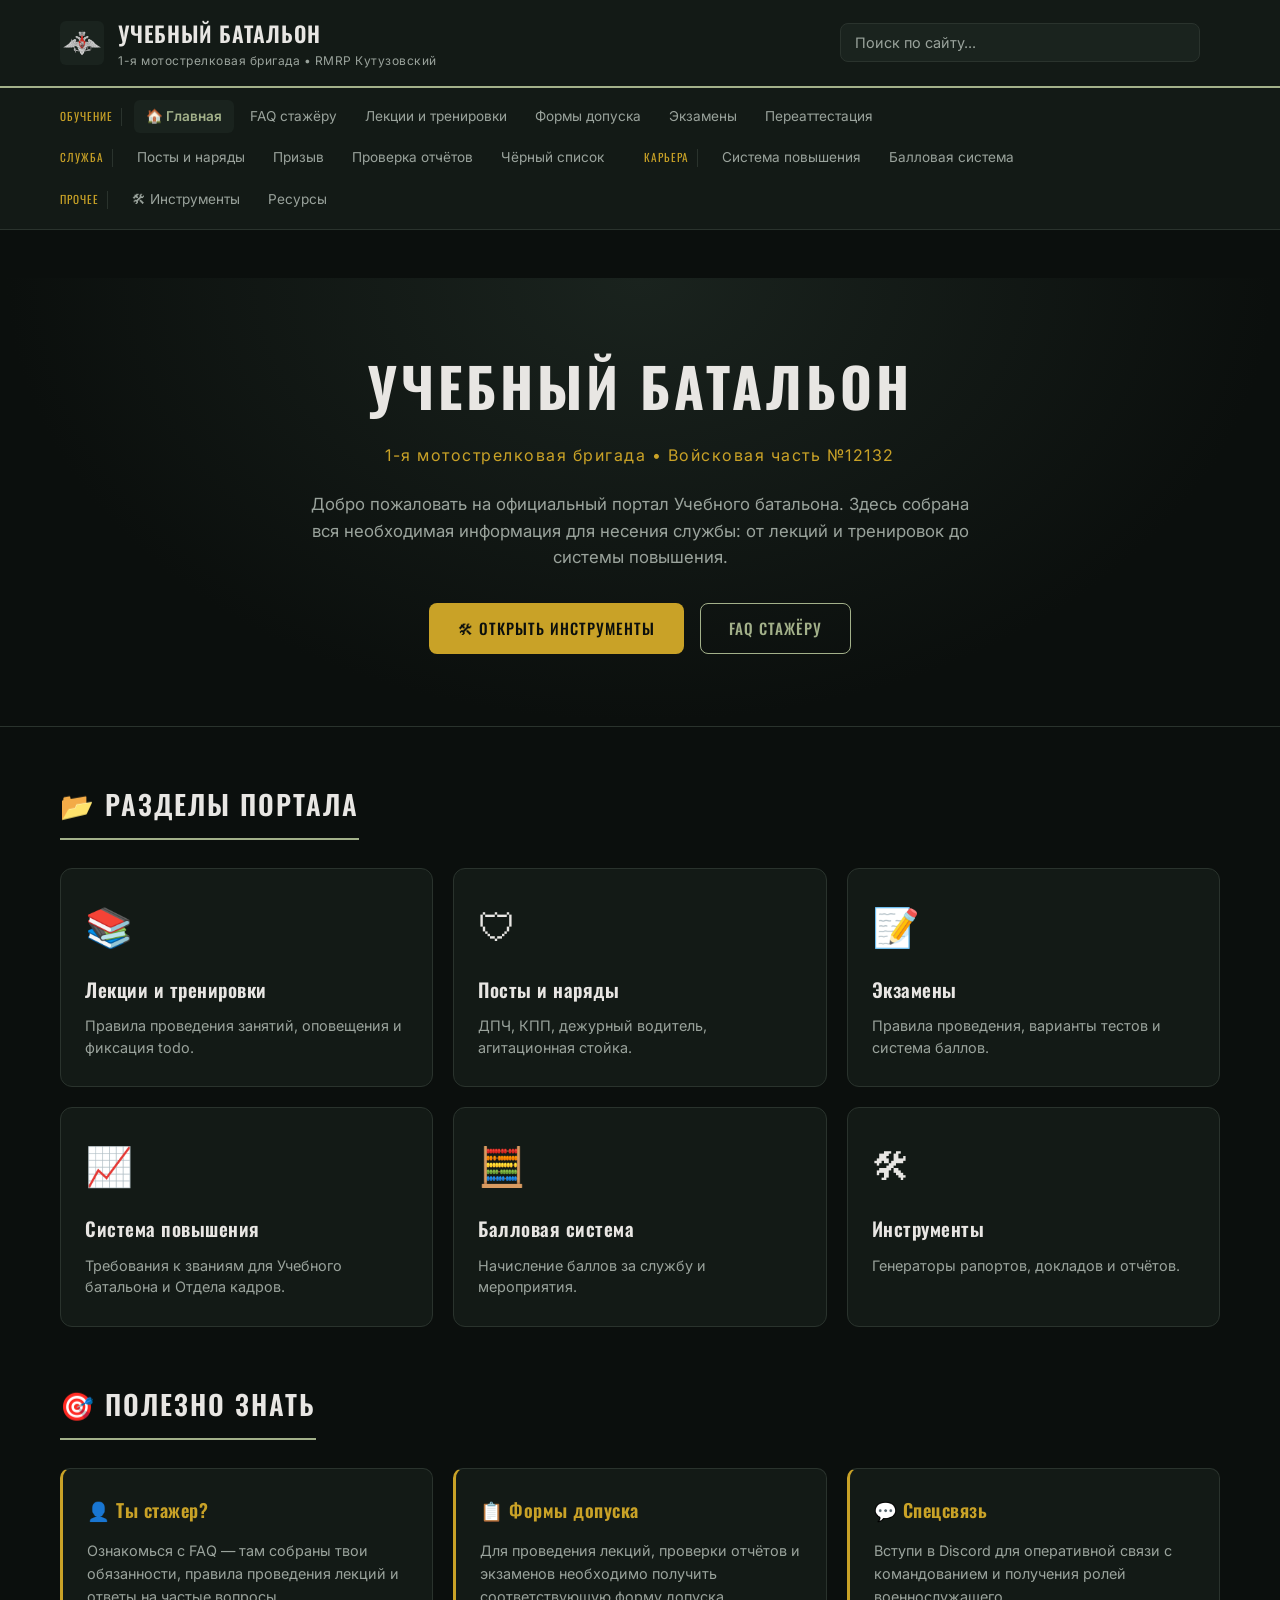
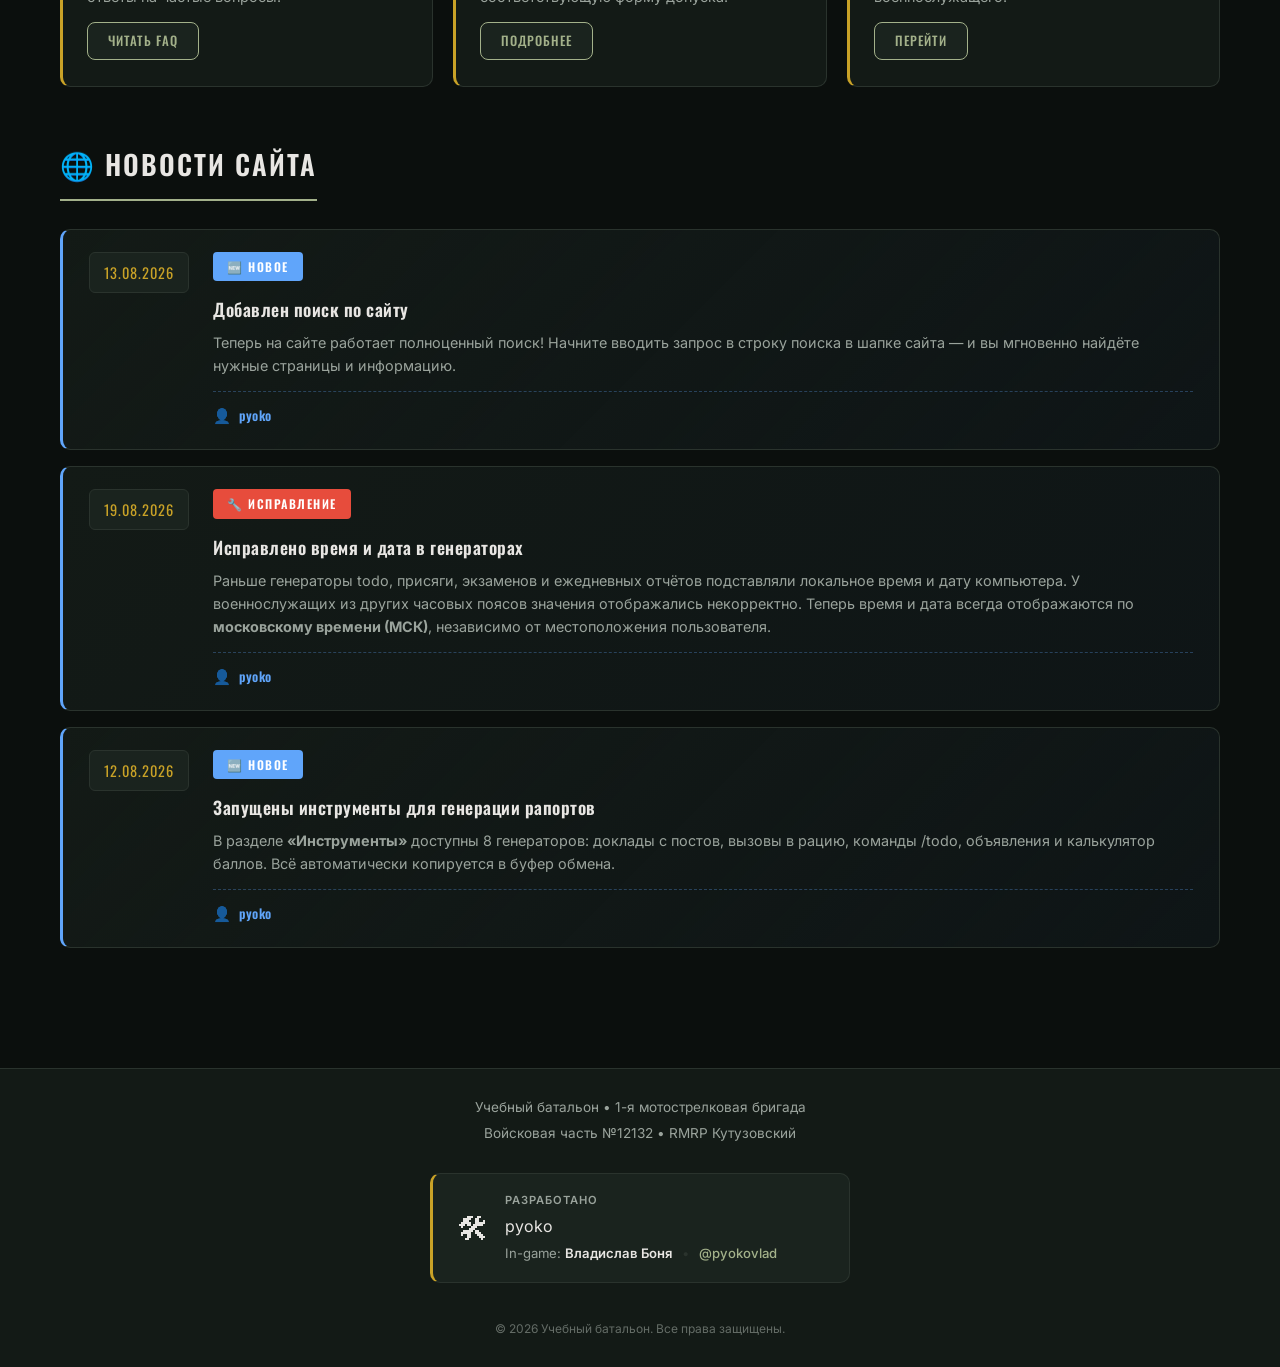
==== commit 0efbddac: "Update index.html" ====
--- a/index.html
+++ b/index.html
@@ -303,6 +303,26 @@
                 </div>
             </div>
         </div>
+
+
+        <div class="announcement announcement--website">
+            <div class="announcement__date">19.08.2026</div>
+            <div class="announcement__body">
+                <span class="announcement__badge announcement__badge--fix">🔧 Исправление</span>
+                <h4 class="announcement__title">Исправлено время и дата в генераторах</h4>
+                <p class="announcement__text">
+                    Раньше генераторы todo, присяги, экзаменов и ежедневных отчётов
+                    подставляли локальное время и дату компьютера. У военнослужащих
+                    из других часовых поясов значения отображались некорректно.
+                    Теперь время и дата всегда отображаются по <strong>московскому
+                    времени (МСК)</strong>, независимо от местоположения пользователя.
+                </p>
+                <div class="announcement__author">
+                    <span class="announcement__author-icon">👤</span>
+                    <span class="announcement__author-name">pyoko</span>
+                </div>
+            </div>
+        </div>
 
         <div class="announcement announcement--website">
             <div class="announcement__date">12.08.2026</div>
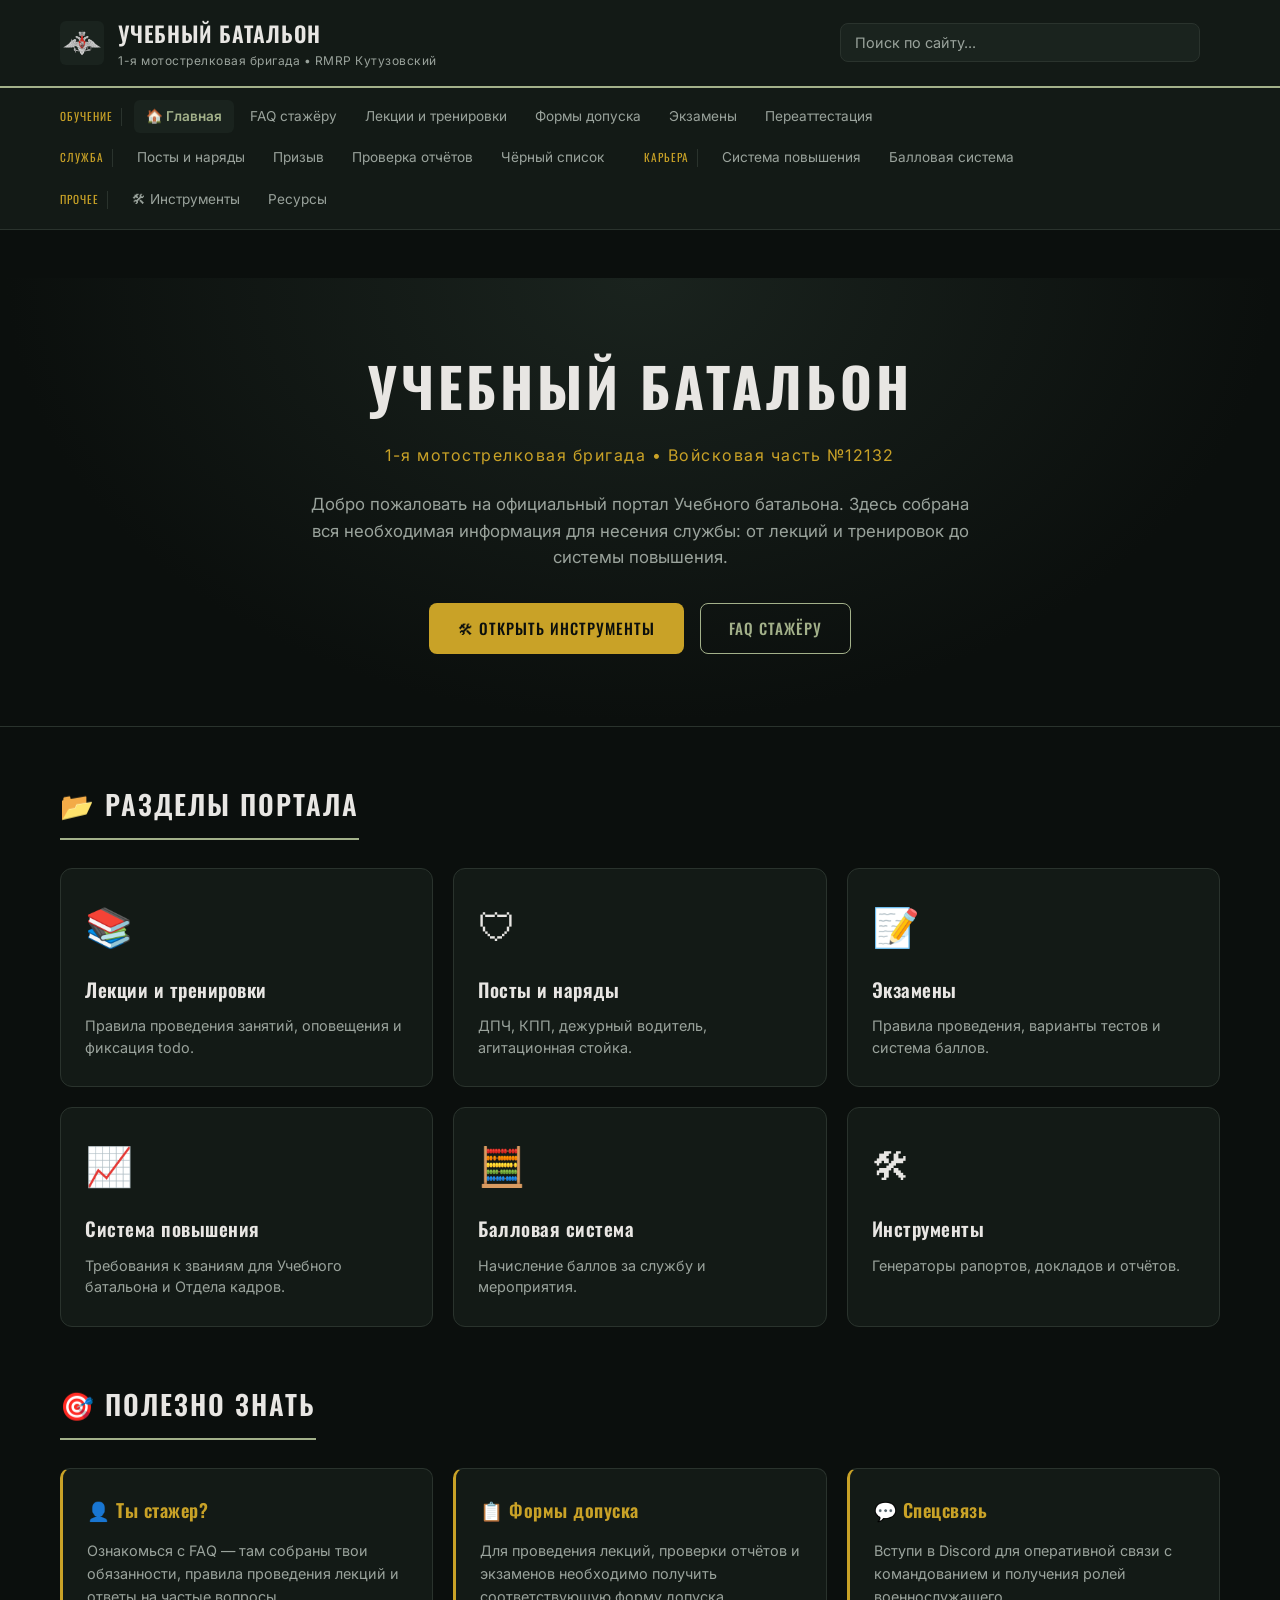
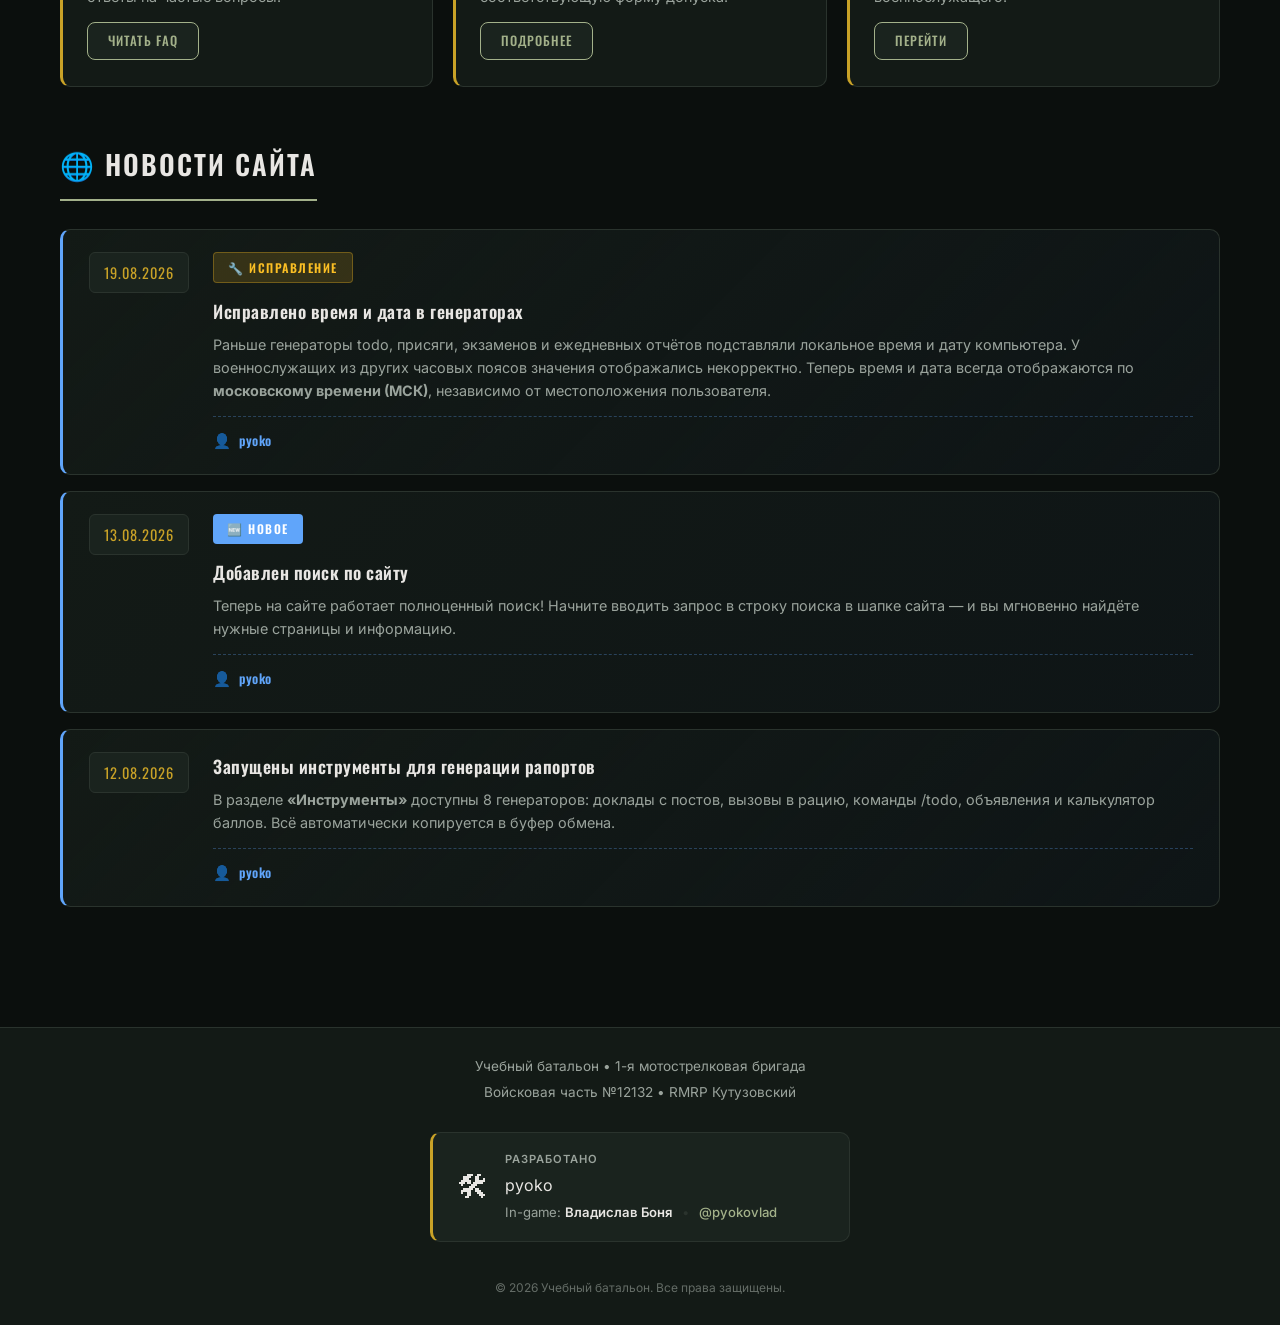
==== commit bb9dbac1: "Update index.html" ====
--- a/index.html
+++ b/index.html
@@ -287,25 +287,8 @@
     <h2 class="section__title">🌐 Новости сайта</h2>
 
     <div class="announcements">
-
-        <div class="announcement announcement--website">
-            <div class="announcement__date">13.08.2026</div>
-            <div class="announcement__body">
-                <span class="announcement__badge announcement__badge--website">🆕 Новое</span>
-                <h4 class="announcement__title">Добавлен поиск по сайту</h4>
-                <p class="announcement__text">
-                    Теперь на сайте работает полноценный поиск! Начните вводить запрос в строку
-                    поиска в шапке сайта — и вы мгновенно найдёте нужные страницы и информацию.
-                </p>
-                <div class="announcement__author">
-                    <span class="announcement__author-icon">👤</span>
-                    <span class="announcement__author-name">pyoko</span>
-                </div>
-            </div>
-        </div>
 
-
-        <div class="announcement announcement--website">
+     <div class="announcement announcement--website">
             <div class="announcement__date">19.08.2026</div>
             <div class="announcement__body">
                 <span class="announcement__badge announcement__badge--fix">🔧 Исправление</span>
@@ -323,11 +306,30 @@
                 </div>
             </div>
         </div>
+        
+        <div class="announcement announcement--website">
+            <div class="announcement__date">13.08.2026</div>
+            <div class="announcement__body">
+                <span class="announcement__badge announcement__badge--website">🆕 Новое</span>
+                <h4 class="announcement__title">Добавлен поиск по сайту</h4>
+                <p class="announcement__text">
+                    Теперь на сайте работает полноценный поиск! Начните вводить запрос в строку
+                    поиска в шапке сайта — и вы мгновенно найдёте нужные страницы и информацию.
+                </p>
+                <div class="announcement__author">
+                    <span class="announcement__author-icon">👤</span>
+                    <span class="announcement__author-name">pyoko</span>
+                </div>
+            </div>
+        </div>
+
+
+   
 
         <div class="announcement announcement--website">
             <div class="announcement__date">12.08.2026</div>
             <div class="announcement__body">
-                <span class="announcement__badge announcement__badge--website">🆕 Новое</span>
+                
                 <h4 class="announcement__title">Запущены инструменты для генерации рапортов</h4>
                 <p class="announcement__text">
                     В разделе <strong>«Инструменты»</strong> доступны 8 генераторов:
--- a/css/style.css
+++ b/css/style.css
@@ -3366,4 +3366,12 @@
         display: block;
         width: 100%;
     }
-}
+}
+
+
+.announcement__badge--fix {
+    background: rgba(251, 191, 36, 0.15);
+    color: #fbbf24;
+    border: 1px solid rgba(251, 191, 36, 0.3);
+}
+
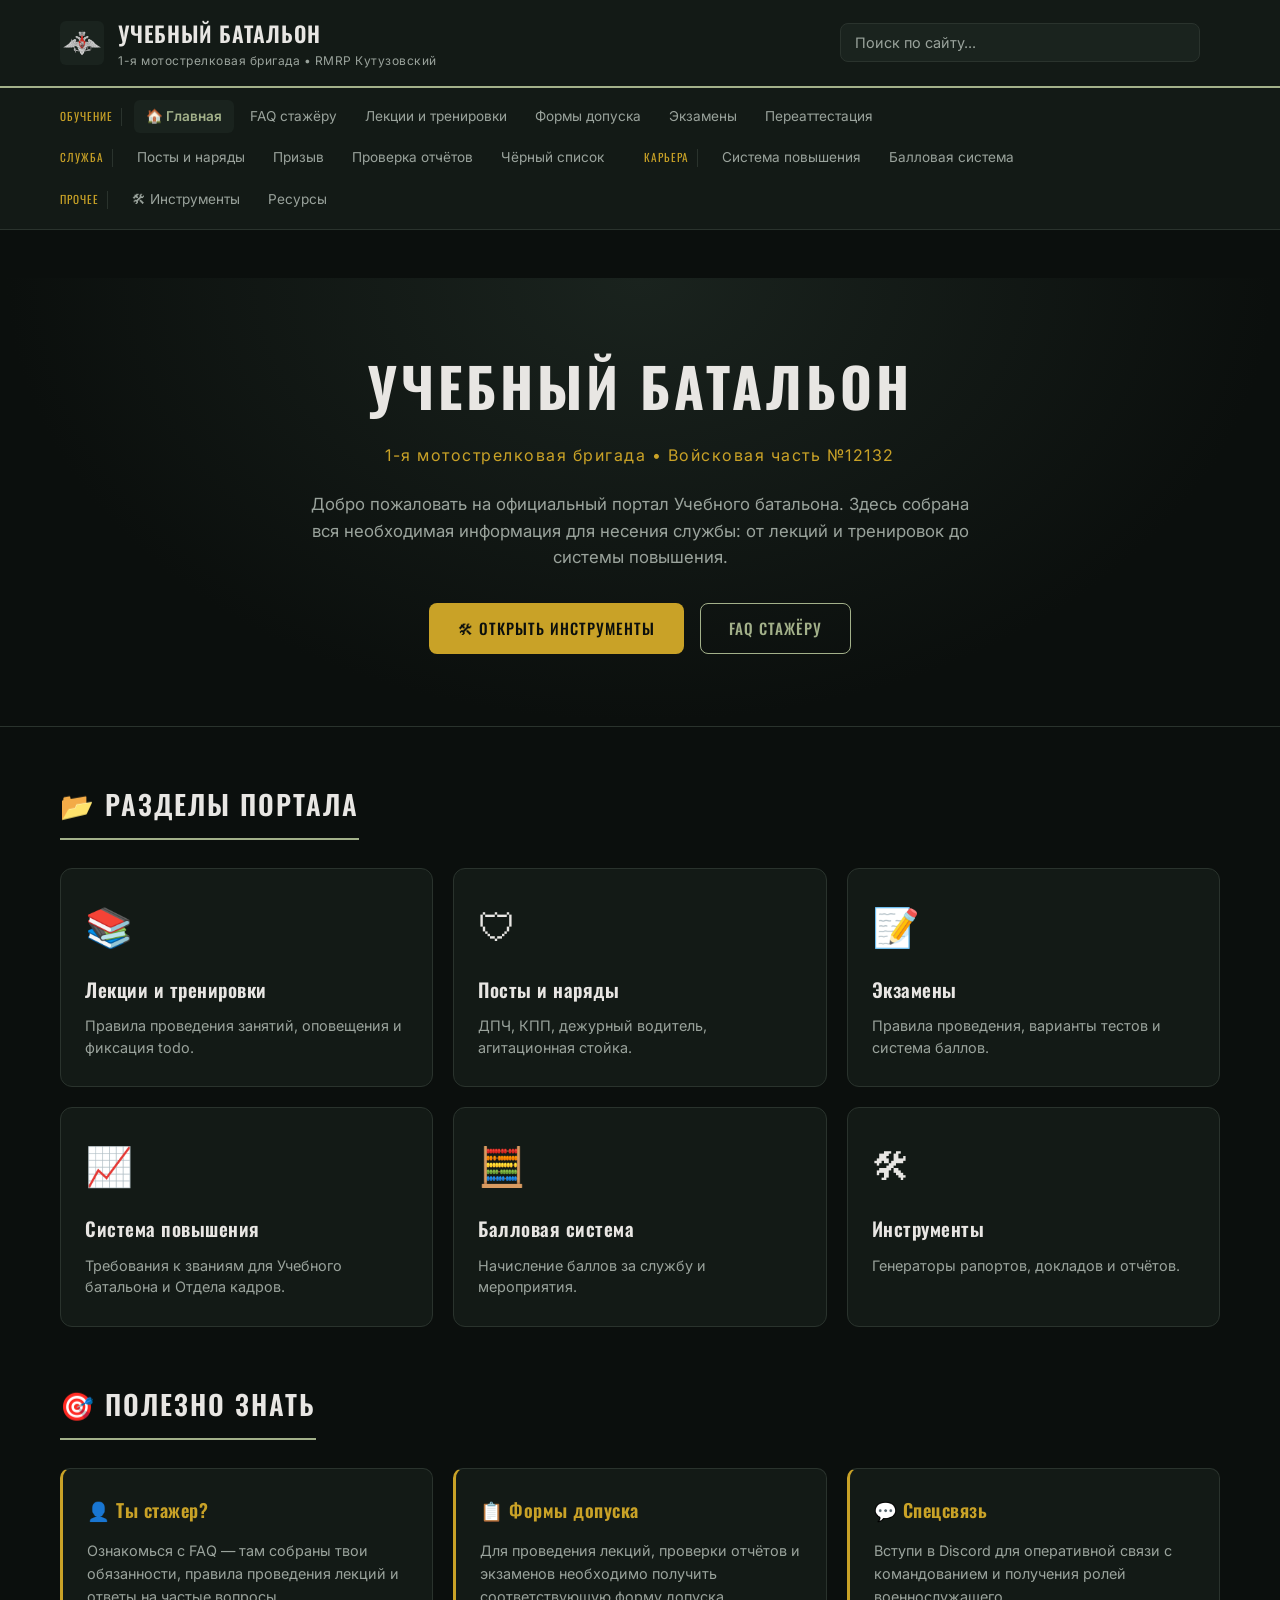
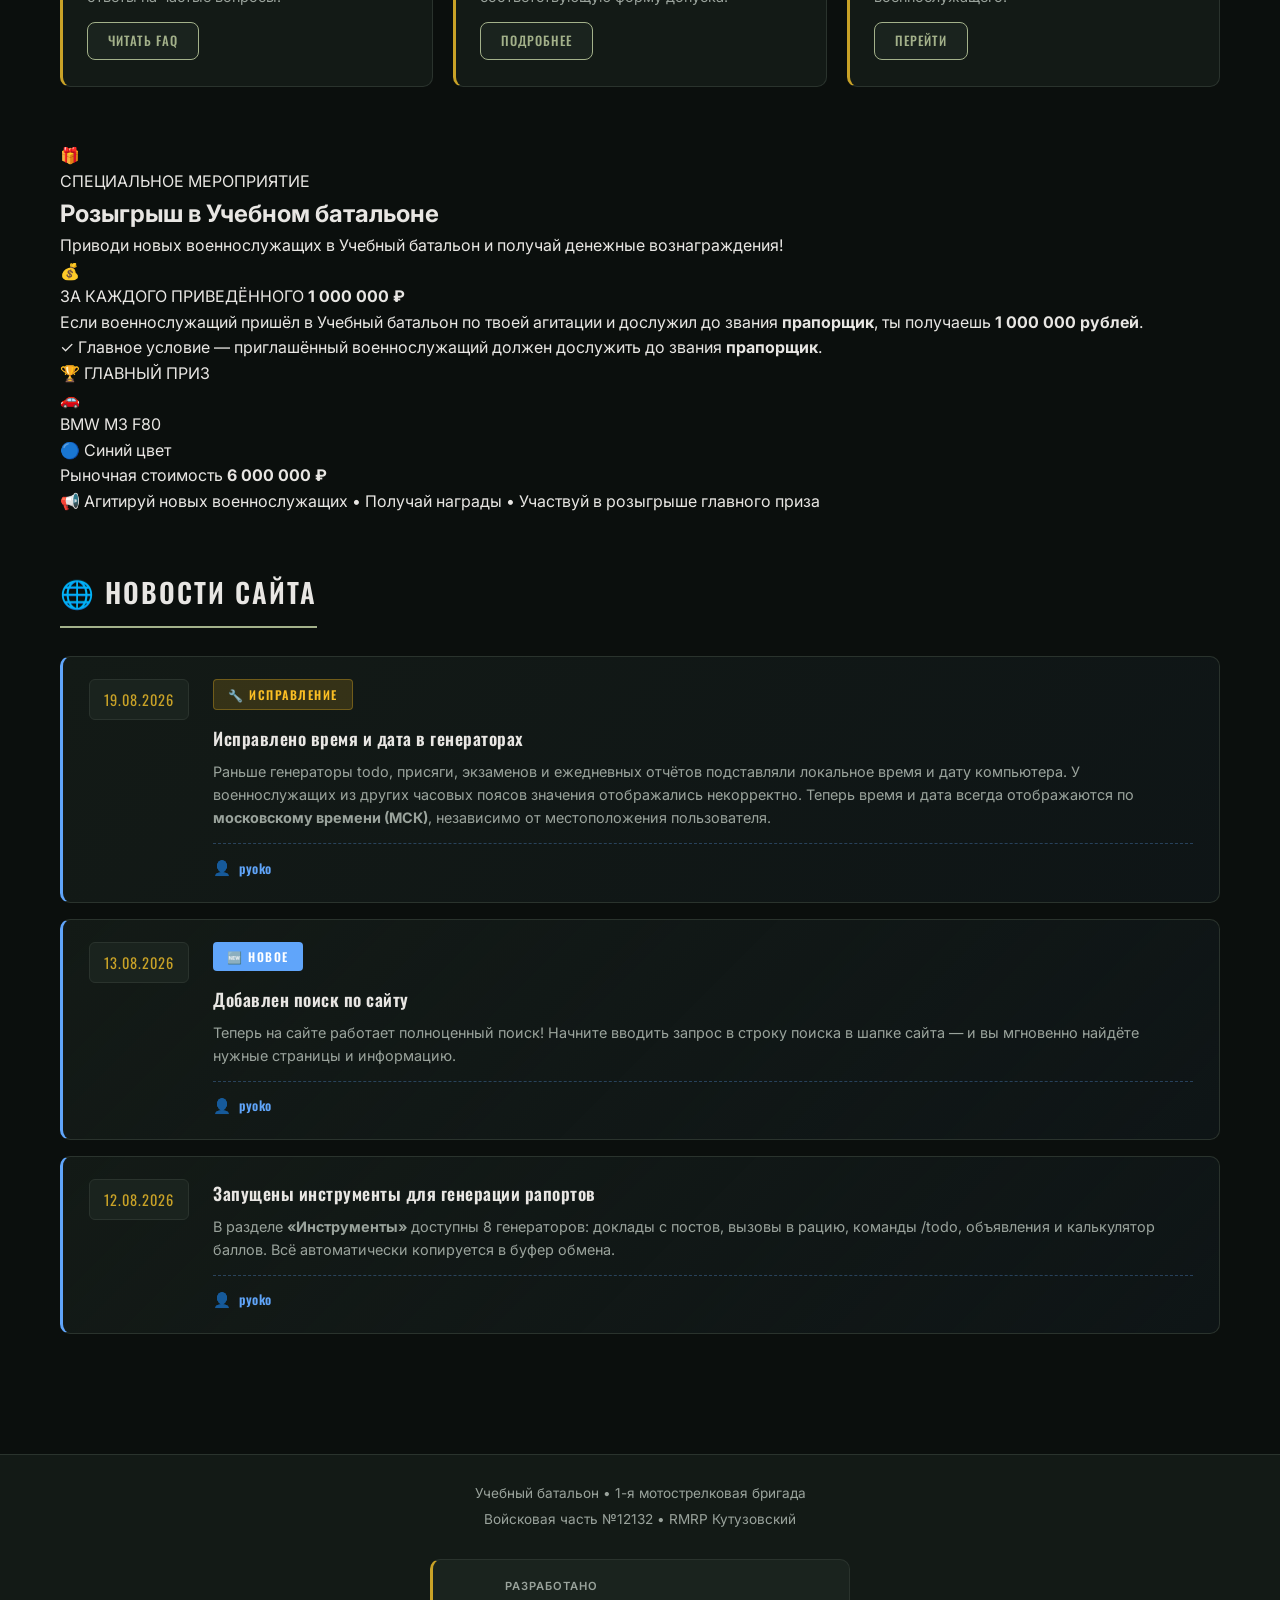
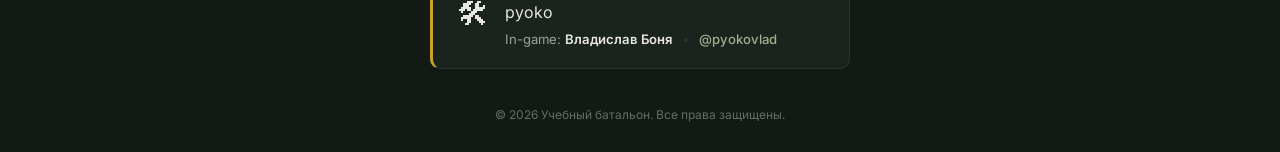
==== commit 006752ac: "Update index.html" ====
--- a/index.html
+++ b/index.html
@@ -187,7 +187,91 @@
                 </div>
             </section>
 
-            
+            <!-- ============================================================
+     РОЗЫГРЫШ В УЧЕБНОМ БАТАЛЬОНЕ
+     ============================================================ -->
+
+<section class="section">
+    <div class="giveaway">
+
+        <div class="giveaway__header">
+            <span class="giveaway__icon">🎁</span>
+            <div>
+                <span class="giveaway__label">СПЕЦИАЛЬНОЕ МЕРОПРИЯТИЕ</span>
+                <h2 class="giveaway__title">Розыгрыш в Учебном батальоне</h2>
+            </div>
+        </div>
+
+        <div class="giveaway__content">
+
+            <div class="giveaway__info">
+                <p class="giveaway__lead">
+                    Приводи новых военнослужащих в Учебный батальон
+                    и получай денежные вознаграждения!
+                </p>
+
+                <div class="giveaway__reward">
+                    <span class="giveaway__reward-icon">💰</span>
+                    <div>
+                        <span class="giveaway__reward-label">
+                            ЗА КАЖДОГО ПРИВЕДЁННОГО
+                        </span>
+                        <strong class="giveaway__reward-value">
+                            1 000 000 ₽
+                        </strong>
+                    </div>
+                </div>
+
+                <p class="giveaway__text">
+                    Если военнослужащий пришёл в Учебный батальон
+                    по твоей агитации и дослужил до звания
+                    <strong>прапорщик</strong>, ты получаешь
+                    <strong>1 000 000 рублей</strong>.
+                </p>
+
+                <div class="giveaway__condition">
+                    <span class="giveaway__condition-icon">✓</span>
+                    <span>
+                        Главное условие — приглашённый военнослужащий
+                        должен дослужить до звания <strong>прапорщик</strong>.
+                    </span>
+                </div>
+            </div>
+
+            <div class="giveaway__prize">
+
+                <span class="giveaway__prize-label">
+                    🏆 ГЛАВНЫЙ ПРИЗ
+                </span>
+
+                <div class="giveaway__car">
+                    <div class="giveaway__car-icon">🚗</div>
+                    <div class="giveaway__car-name">
+                        BMW M3 F80
+                    </div>
+                    <div class="giveaway__car-color">
+                        🔵 Синий цвет
+                    </div>
+                </div>
+
+                <div class="giveaway__price">
+                    <span>Рыночная стоимость</span>
+                    <strong>6 000 000 ₽</strong>
+                </div>
+
+            </div>
+
+        </div>
+
+        <div class="giveaway__footer">
+            <span>
+                📢 Агитируй новых военнослужащих • Получай награды • Участвуй
+                в розыгрыше главного приза
+            </span>
+        </div>
+
+    </div>
+</section>
 <!-- ============================================================
      ОБЪЯВЛЕНИЯ
      ИНСТРУКЦИЯ ДЛЯ АДМИНА:
@@ -287,25 +371,25 @@
     <h2 class="section__title">🌐 Новости сайта</h2>
 
     <div class="announcements">
-
-     <div class="announcement announcement--website">
-            <div class="announcement__date">19.08.2026</div>
-            <div class="announcement__body">
-                <span class="announcement__badge announcement__badge--fix">🔧 Исправление</span>
-                <h4 class="announcement__title">Исправлено время и дата в генераторах</h4>
-                <p class="announcement__text">
-                    Раньше генераторы todo, присяги, экзаменов и ежедневных отчётов
-                    подставляли локальное время и дату компьютера. У военнослужащих
-                    из других часовых поясов значения отображались некорректно.
-                    Теперь время и дата всегда отображаются по <strong>московскому
-                    времени (МСК)</strong>, независимо от местоположения пользователя.
-                </p>
-                <div class="announcement__author">
-                    <span class="announcement__author-icon">👤</span>
-                    <span class="announcement__author-name">pyoko</span>
-                </div>
-            </div>
-        </div>
+
+     <div class="announcement announcement--website">
+            <div class="announcement__date">19.08.2026</div>
+            <div class="announcement__body">
+                <span class="announcement__badge announcement__badge--fix">🔧 Исправление</span>
+                <h4 class="announcement__title">Исправлено время и дата в генераторах</h4>
+                <p class="announcement__text">
+                    Раньше генераторы todo, присяги, экзаменов и ежедневных отчётов
+                    подставляли локальное время и дату компьютера. У военнослужащих
+                    из других часовых поясов значения отображались некорректно.
+                    Теперь время и дата всегда отображаются по <strong>московскому
+                    времени (МСК)</strong>, независимо от местоположения пользователя.
+                </p>
+                <div class="announcement__author">
+                    <span class="announcement__author-icon">👤</span>
+                    <span class="announcement__author-name">pyoko</span>
+                </div>
+            </div>
+        </div>
         
         <div class="announcement announcement--website">
             <div class="announcement__date">13.08.2026</div>
@@ -322,9 +406,9 @@
                 </div>
             </div>
         </div>
-
-
-   
+
+
+   
 
         <div class="announcement announcement--website">
             <div class="announcement__date">12.08.2026</div>
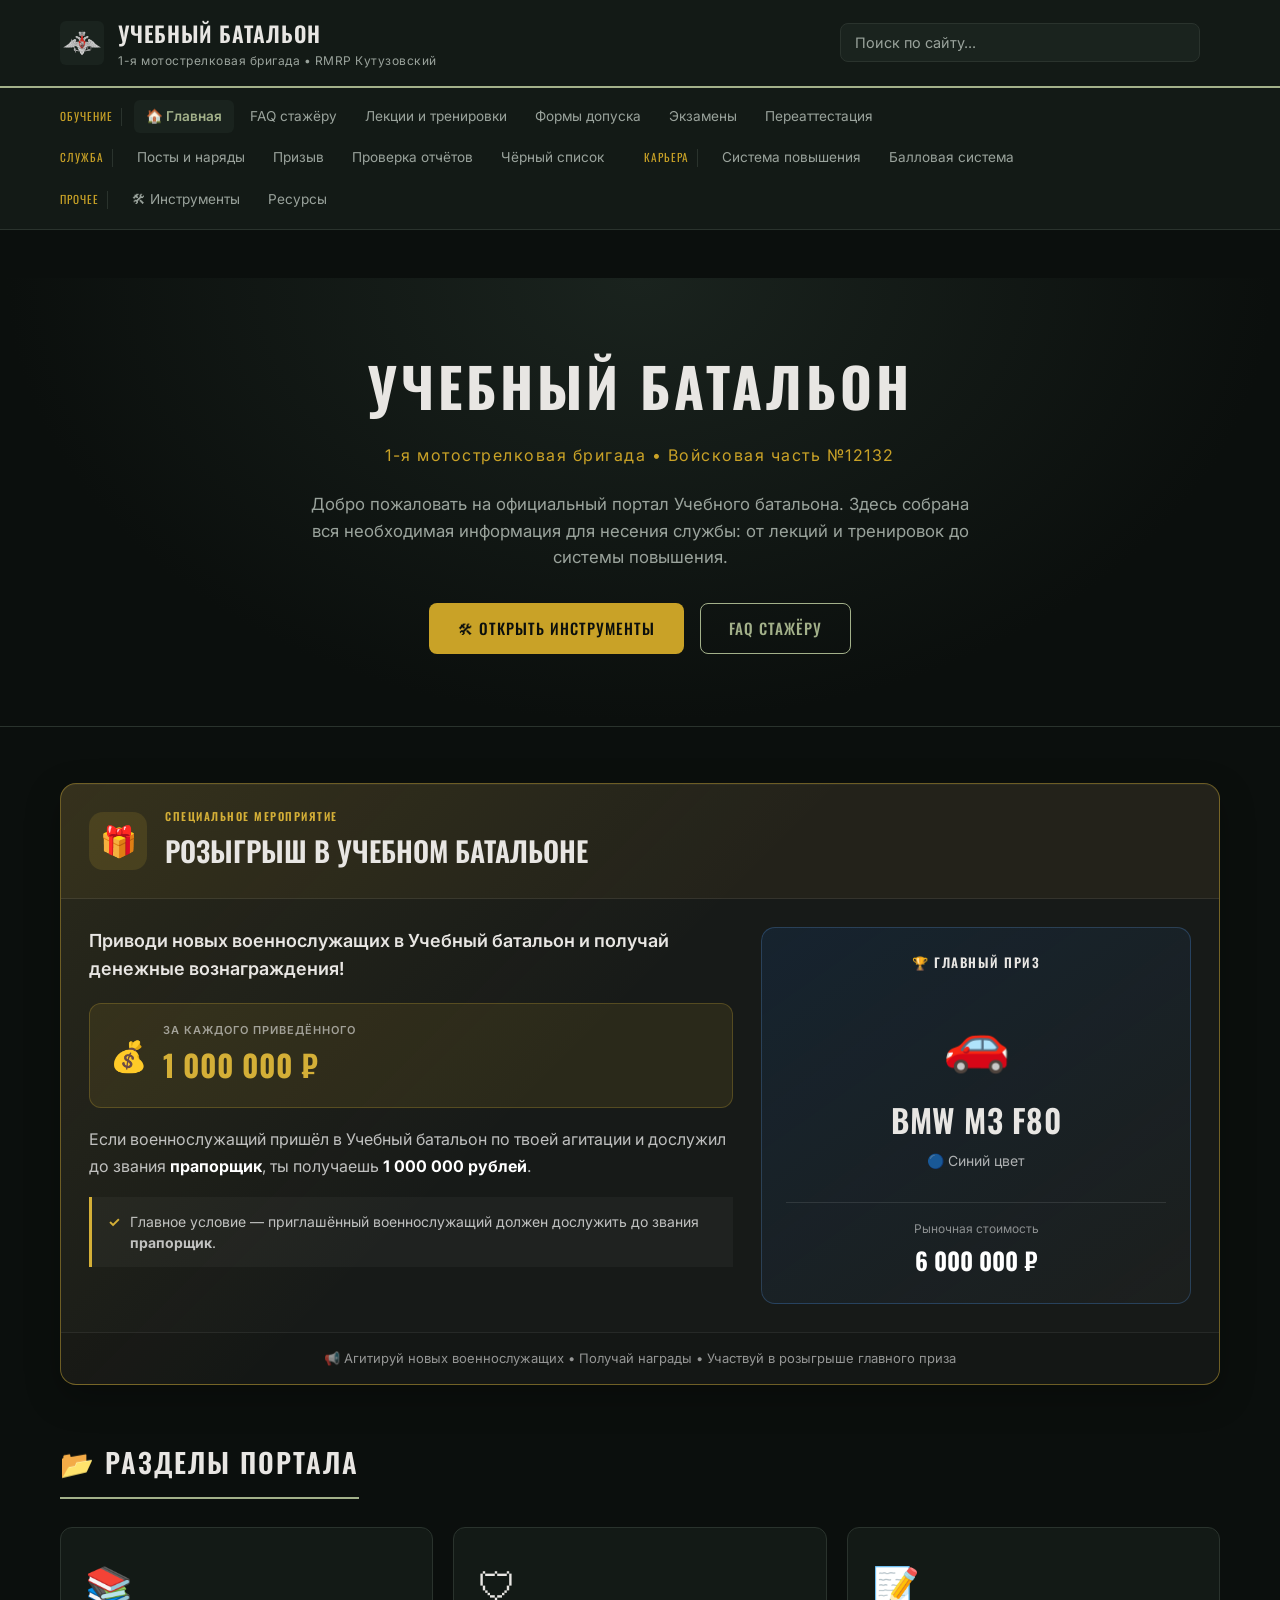
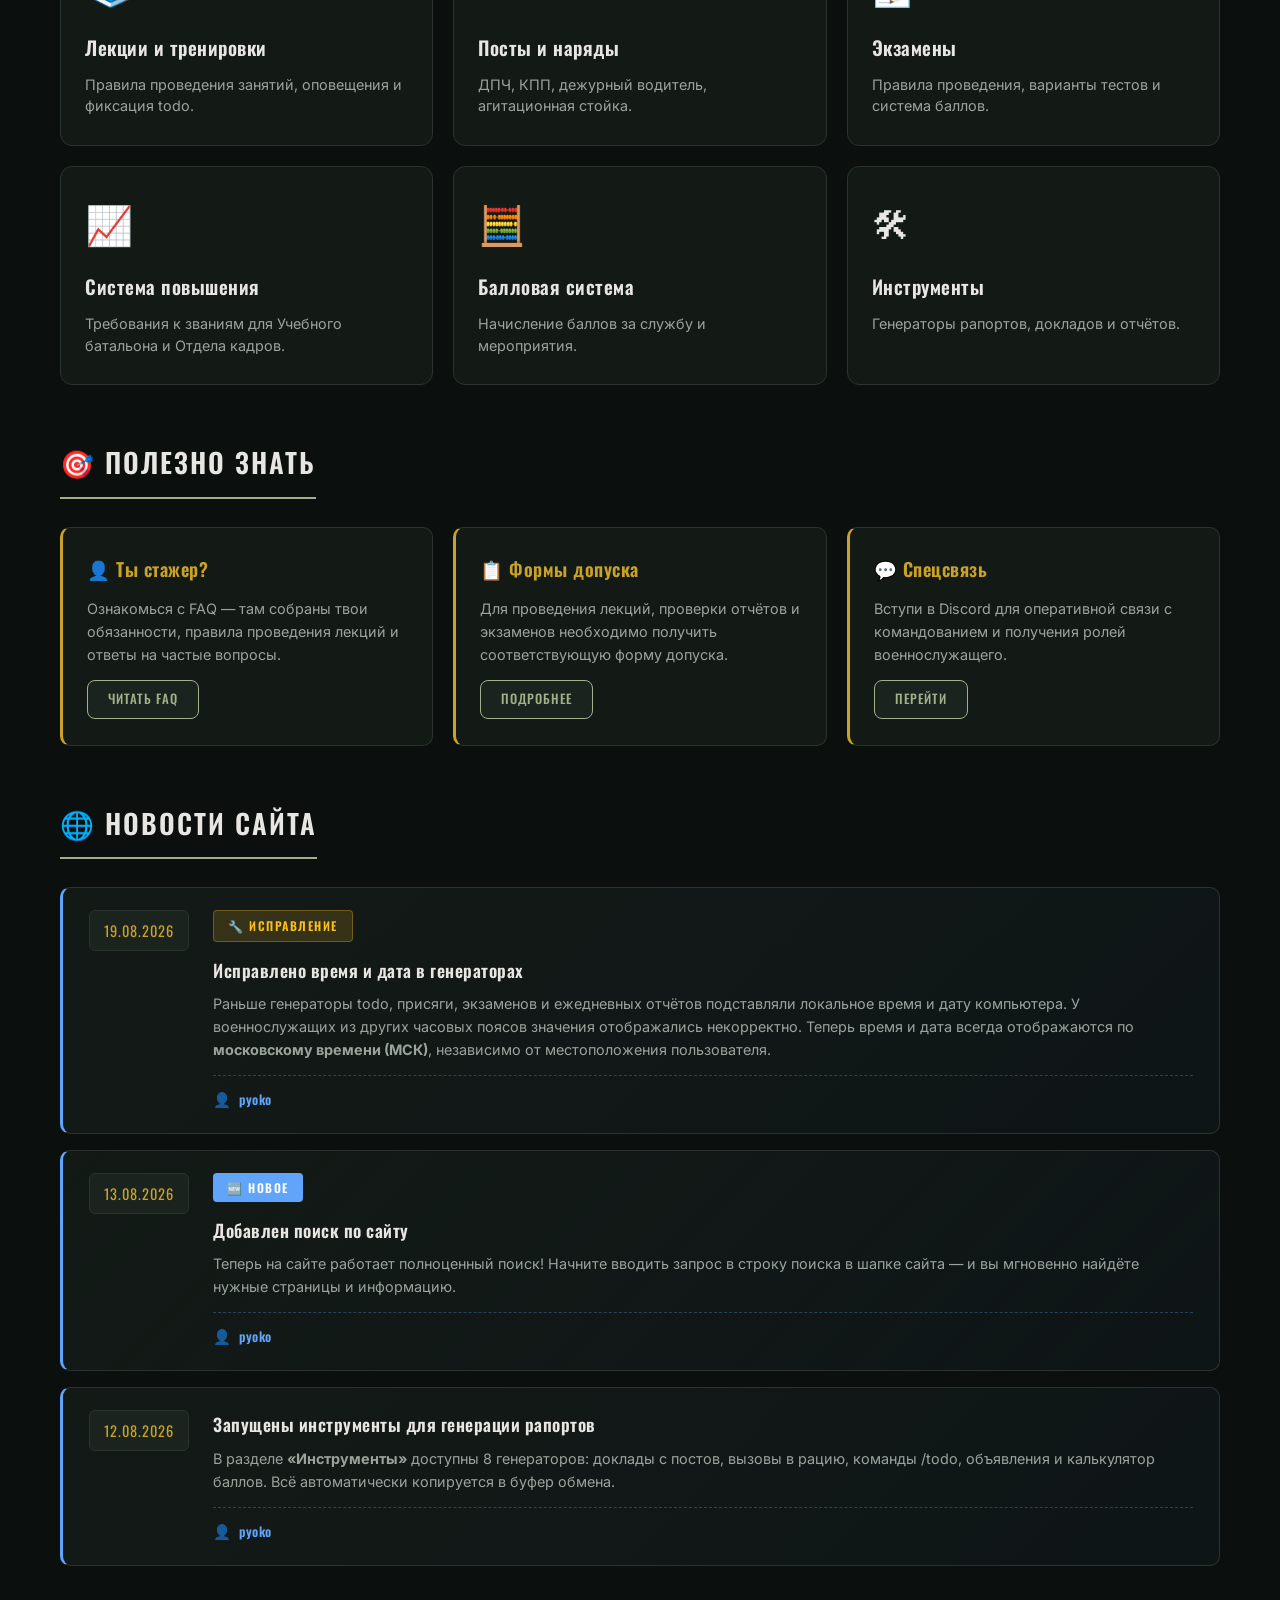
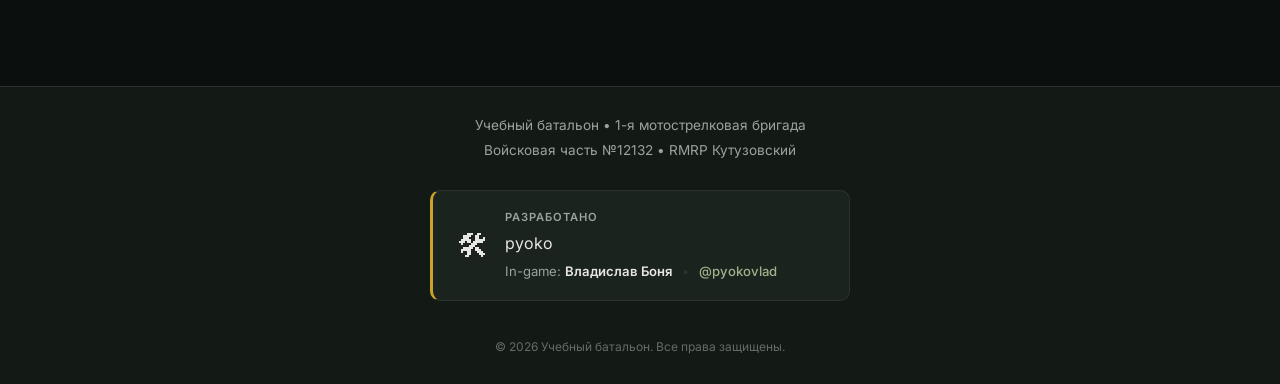
==== commit a5ae321b: "Update index.html" ====
--- a/index.html
+++ b/index.html
@@ -108,86 +108,7 @@
 
         <div class="container">
 
-            
-            <section class="section">
-                <h2 class="section__title">📂 Разделы портала</h2>
-                <div class="cards-grid">
-
-                    <a href="lectures.html" class="card">
-                        <span class="card__icon">📚</span>
-                        <h3 class="card__title">Лекции и тренировки</h3>
-                        <p class="card__text">Правила проведения занятий, оповещения и фиксация todo.</p>
-                    </a>
-
-                    <a href="posts.html" class="card">
-                        <span class="card__icon">🛡</span>
-                        <h3 class="card__title">Посты и наряды</h3>
-                        <p class="card__text">ДПЧ, КПП, дежурный водитель, агитационная стойка.</p>
-                    </a>
-
-                    <a href="exams.html" class="card">
-                        <span class="card__icon">📝</span>
-                        <h3 class="card__title">Экзамены</h3>
-                        <p class="card__text">Правила проведения, варианты тестов и система баллов.</p>
-                    </a>
-
-                    <a href="promotion.html" class="card">
-                        <span class="card__icon">📈</span>
-                        <h3 class="card__title">Система повышения</h3>
-                        <p class="card__text">Требования к званиям для Учебного батальона и Отдела кадров.</p>
-                    </a>
-
-                    <a href="points.html" class="card">
-                        <span class="card__icon">🧮</span>
-                        <h3 class="card__title">Балловая система</h3>
-                        <p class="card__text">Начисление баллов за службу и мероприятия.</p>
-                    </a>
-
-                    <a href="tools.html" class="card">
-                        <span class="card__icon">🛠</span>
-                        <h3 class="card__title">Инструменты</h3>
-                        <p class="card__text">Генераторы рапортов, докладов и отчётов.</p>
-                    </a>
-
-                </div>
-            </section>
-
-            
-            <section class="section">
-                <h2 class="section__title">🎯 Полезно знать</h2>
-                <div class="cards-grid cards-grid--3">
-
-                    <div class="panel">
-                        <h3 class="panel__title">👤 Ты стажер?</h3>
-                        <p class="panel__text">
-                            Ознакомься с FAQ — там собраны твои обязанности,
-                            правила проведения лекций и ответы на частые вопросы.
-                        </p>
-                        <a href="faq.html" class="btn btn--small">Читать FAQ</a>
-                    </div>
-
-                    <div class="panel">
-                        <h3 class="panel__title">📋 Формы допуска</h3>
-                        <p class="panel__text">
-                            Для проведения лекций, проверки отчётов и экзаменов
-                            необходимо получить соответствующую форму допуска.
-                        </p>
-                        <a href="access.html" class="btn btn--small">Подробнее</a>
-                    </div>
-
-                    <div class="panel">
-                        <h3 class="panel__title">💬 Спецсвязь</h3>
-                        <p class="panel__text">
-                            Вступи в Discord для оперативной связи с командованием
-                            и получения ролей военнослужащего.
-                        </p>
-                        <a href="resources.html" class="btn btn--small">Перейти</a>
-                    </div>
-
-                </div>
-            </section>
-
-            <!-- ============================================================
+             <!-- ============================================================
      РОЗЫГРЫШ В УЧЕБНОМ БАТАЛЬОНЕ
      ============================================================ -->
 
@@ -272,6 +193,85 @@
 
     </div>
 </section>
+            <section class="section">
+                <h2 class="section__title">📂 Разделы портала</h2>
+                <div class="cards-grid">
+
+                    <a href="lectures.html" class="card">
+                        <span class="card__icon">📚</span>
+                        <h3 class="card__title">Лекции и тренировки</h3>
+                        <p class="card__text">Правила проведения занятий, оповещения и фиксация todo.</p>
+                    </a>
+
+                    <a href="posts.html" class="card">
+                        <span class="card__icon">🛡</span>
+                        <h3 class="card__title">Посты и наряды</h3>
+                        <p class="card__text">ДПЧ, КПП, дежурный водитель, агитационная стойка.</p>
+                    </a>
+
+                    <a href="exams.html" class="card">
+                        <span class="card__icon">📝</span>
+                        <h3 class="card__title">Экзамены</h3>
+                        <p class="card__text">Правила проведения, варианты тестов и система баллов.</p>
+                    </a>
+
+                    <a href="promotion.html" class="card">
+                        <span class="card__icon">📈</span>
+                        <h3 class="card__title">Система повышения</h3>
+                        <p class="card__text">Требования к званиям для Учебного батальона и Отдела кадров.</p>
+                    </a>
+
+                    <a href="points.html" class="card">
+                        <span class="card__icon">🧮</span>
+                        <h3 class="card__title">Балловая система</h3>
+                        <p class="card__text">Начисление баллов за службу и мероприятия.</p>
+                    </a>
+
+                    <a href="tools.html" class="card">
+                        <span class="card__icon">🛠</span>
+                        <h3 class="card__title">Инструменты</h3>
+                        <p class="card__text">Генераторы рапортов, докладов и отчётов.</p>
+                    </a>
+
+                </div>
+            </section>
+
+            
+            <section class="section">
+                <h2 class="section__title">🎯 Полезно знать</h2>
+                <div class="cards-grid cards-grid--3">
+
+                    <div class="panel">
+                        <h3 class="panel__title">👤 Ты стажер?</h3>
+                        <p class="panel__text">
+                            Ознакомься с FAQ — там собраны твои обязанности,
+                            правила проведения лекций и ответы на частые вопросы.
+                        </p>
+                        <a href="faq.html" class="btn btn--small">Читать FAQ</a>
+                    </div>
+
+                    <div class="panel">
+                        <h3 class="panel__title">📋 Формы допуска</h3>
+                        <p class="panel__text">
+                            Для проведения лекций, проверки отчётов и экзаменов
+                            необходимо получить соответствующую форму допуска.
+                        </p>
+                        <a href="access.html" class="btn btn--small">Подробнее</a>
+                    </div>
+
+                    <div class="panel">
+                        <h3 class="panel__title">💬 Спецсвязь</h3>
+                        <p class="panel__text">
+                            Вступи в Discord для оперативной связи с командованием
+                            и получения ролей военнослужащего.
+                        </p>
+                        <a href="resources.html" class="btn btn--small">Перейти</a>
+                    </div>
+
+                </div>
+            </section>
+
+           
 <!-- ============================================================
      ОБЪЯВЛЕНИЯ
      ИНСТРУКЦИЯ ДЛЯ АДМИНА:
--- a/css/style.css
+++ b/css/style.css
@@ -3366,12 +3366,256 @@
         display: block;
         width: 100%;
     }
-}
-
-
-.announcement__badge--fix {
-    background: rgba(251, 191, 36, 0.15);
-    color: #fbbf24;
-    border: 1px solid rgba(251, 191, 36, 0.3);
-}
-
+}
+
+
+.announcement__badge--fix {
+    background: rgba(251, 191, 36, 0.15);
+    color: #fbbf24;
+    border: 1px solid rgba(251, 191, 36, 0.3);
+}
+
+/* ============================================================
+   РОЗЫГРЫШ
+   ============================================================ */
+
+.giveaway {
+    position: relative;
+    overflow: hidden;
+    border: 1px solid rgba(212, 175, 55, 0.45);
+    border-radius: 16px;
+    background:
+        linear-gradient(135deg, rgba(212, 175, 55, 0.10), transparent 45%),
+        var(--color-panel, #171a18);
+    box-shadow:
+        0 12px 35px rgba(0, 0, 0, 0.25),
+        inset 0 1px 0 rgba(255, 255, 255, 0.04);
+}
+
+/* Верхняя часть */
+
+.giveaway__header {
+    display: flex;
+    align-items: center;
+    gap: 18px;
+    padding: 24px 28px;
+    border-bottom: 1px solid rgba(255, 255, 255, 0.08);
+    background: rgba(212, 175, 55, 0.06);
+}
+
+.giveaway__icon {
+    display: flex;
+    align-items: center;
+    justify-content: center;
+    width: 58px;
+    height: 58px;
+    flex-shrink: 0;
+    border-radius: 14px;
+    background: rgba(212, 175, 55, 0.14);
+    font-size: 30px;
+}
+
+.giveaway__label {
+    display: block;
+    margin-bottom: 4px;
+    font-family: 'Oswald', sans-serif;
+    font-size: 11px;
+    font-weight: 600;
+    letter-spacing: 1.5px;
+    color: #d4af37;
+}
+
+.giveaway__title {
+    margin: 0;
+    font-family: 'Oswald', sans-serif;
+    font-size: 28px;
+    font-weight: 600;
+    text-transform: uppercase;
+}
+
+/* Основной контент */
+
+.giveaway__content {
+    display: grid;
+    grid-template-columns: 1.2fr 0.8fr;
+    gap: 28px;
+    padding: 28px;
+}
+
+.giveaway__lead {
+    margin: 0 0 20px;
+    font-size: 18px;
+    line-height: 1.55;
+    font-weight: 600;
+}
+
+.giveaway__text {
+    margin: 18px 0;
+    color: rgba(255, 255, 255, 0.72);
+    line-height: 1.65;
+}
+
+.giveaway__text strong {
+    color: #fff;
+}
+
+/* Миллион */
+
+.giveaway__reward {
+    display: flex;
+    align-items: center;
+    gap: 16px;
+    padding: 18px 20px;
+    border-radius: 12px;
+    background: rgba(212, 175, 55, 0.10);
+    border: 1px solid rgba(212, 175, 55, 0.25);
+}
+
+.giveaway__reward-icon {
+    font-size: 30px;
+}
+
+.giveaway__reward-label {
+    display: block;
+    margin-bottom: 2px;
+    font-size: 11px;
+    font-weight: 600;
+    letter-spacing: 1px;
+    color: rgba(255, 255, 255, 0.55);
+}
+
+.giveaway__reward-value {
+    display: block;
+    font-family: 'Oswald', sans-serif;
+    font-size: 30px;
+    color: #d4af37;
+}
+
+/* Условие */
+
+.giveaway__condition {
+    display: flex;
+    align-items: flex-start;
+    gap: 10px;
+    padding: 14px 16px;
+    border-left: 3px solid #d4af37;
+    background: rgba(255, 255, 255, 0.035);
+    color: rgba(255, 255, 255, 0.72);
+    line-height: 1.5;
+    font-size: 14px;
+}
+
+.giveaway__condition-icon {
+    color: #d4af37;
+    font-weight: 700;
+}
+
+/* Главный приз */
+
+.giveaway__prize {
+    display: flex;
+    flex-direction: column;
+    justify-content: center;
+    align-items: center;
+    padding: 24px;
+    border-radius: 14px;
+    background:
+        linear-gradient(
+            145deg,
+            rgba(20, 70, 130, 0.22),
+            rgba(255, 255, 255, 0.025)
+        );
+    border: 1px solid rgba(80, 140, 210, 0.30);
+    text-align: center;
+}
+
+.giveaway__prize-label {
+    margin-bottom: 12px;
+    font-family: 'Oswald', sans-serif;
+    font-size: 13px;
+    font-weight: 600;
+    letter-spacing: 1.5px;
+}
+
+.giveaway__car {
+    padding: 15px 0;
+}
+
+.giveaway__car-icon {
+    margin-bottom: 8px;
+    font-size: 54px;
+}
+
+.giveaway__car-name {
+    font-family: 'Oswald', sans-serif;
+    font-size: 32px;
+    font-weight: 600;
+    letter-spacing: 0.5px;
+}
+
+.giveaway__car-color {
+    margin-top: 5px;
+    color: rgba(255, 255, 255, 0.65);
+    font-size: 14px;
+}
+
+.giveaway__price {
+    width: 100%;
+    margin-top: 14px;
+    padding-top: 16px;
+    border-top: 1px solid rgba(255, 255, 255, 0.10);
+}
+
+.giveaway__price span {
+    display: block;
+    margin-bottom: 3px;
+    font-size: 12px;
+    color: rgba(255, 255, 255, 0.5);
+}
+
+.giveaway__price strong {
+    font-family: 'Oswald', sans-serif;
+    font-size: 24px;
+    color: #fff;
+}
+
+/* Нижняя строка */
+
+.giveaway__footer {
+    padding: 15px 28px;
+    border-top: 1px solid rgba(255, 255, 255, 0.08);
+    background: rgba(0, 0, 0, 0.12);
+    color: rgba(255, 255, 255, 0.55);
+    font-size: 13px;
+    text-align: center;
+}
+
+/* Адаптация под телефон */
+
+@media (max-width: 768px) {
+
+    .giveaway__header {
+        padding: 20px;
+    }
+
+    .giveaway__title {
+        font-size: 23px;
+    }
+
+    .giveaway__content {
+        grid-template-columns: 1fr;
+        padding: 20px;
+    }
+
+    .giveaway__reward-value {
+        font-size: 27px;
+    }
+
+    .giveaway__car-name {
+        font-size: 28px;
+    }
+
+    .giveaway__footer {
+        padding: 15px 20px;
+    }
+}
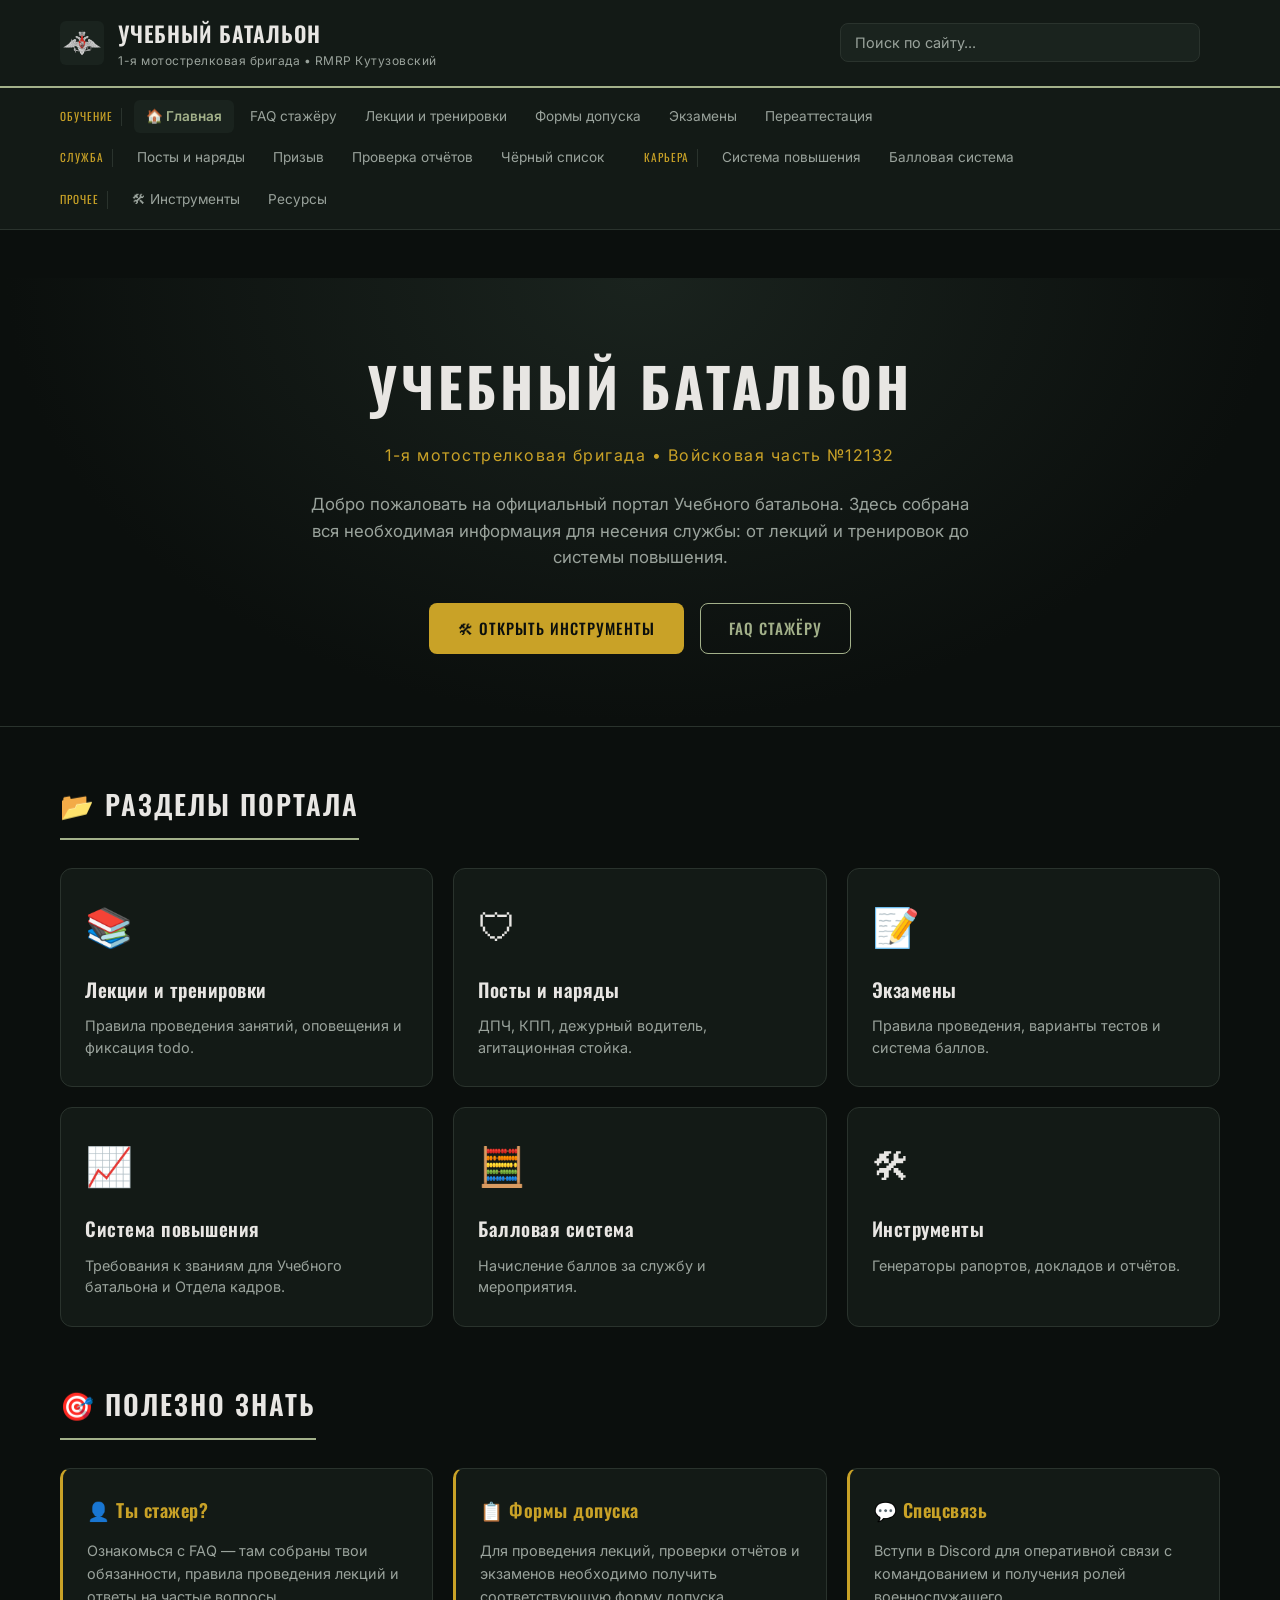
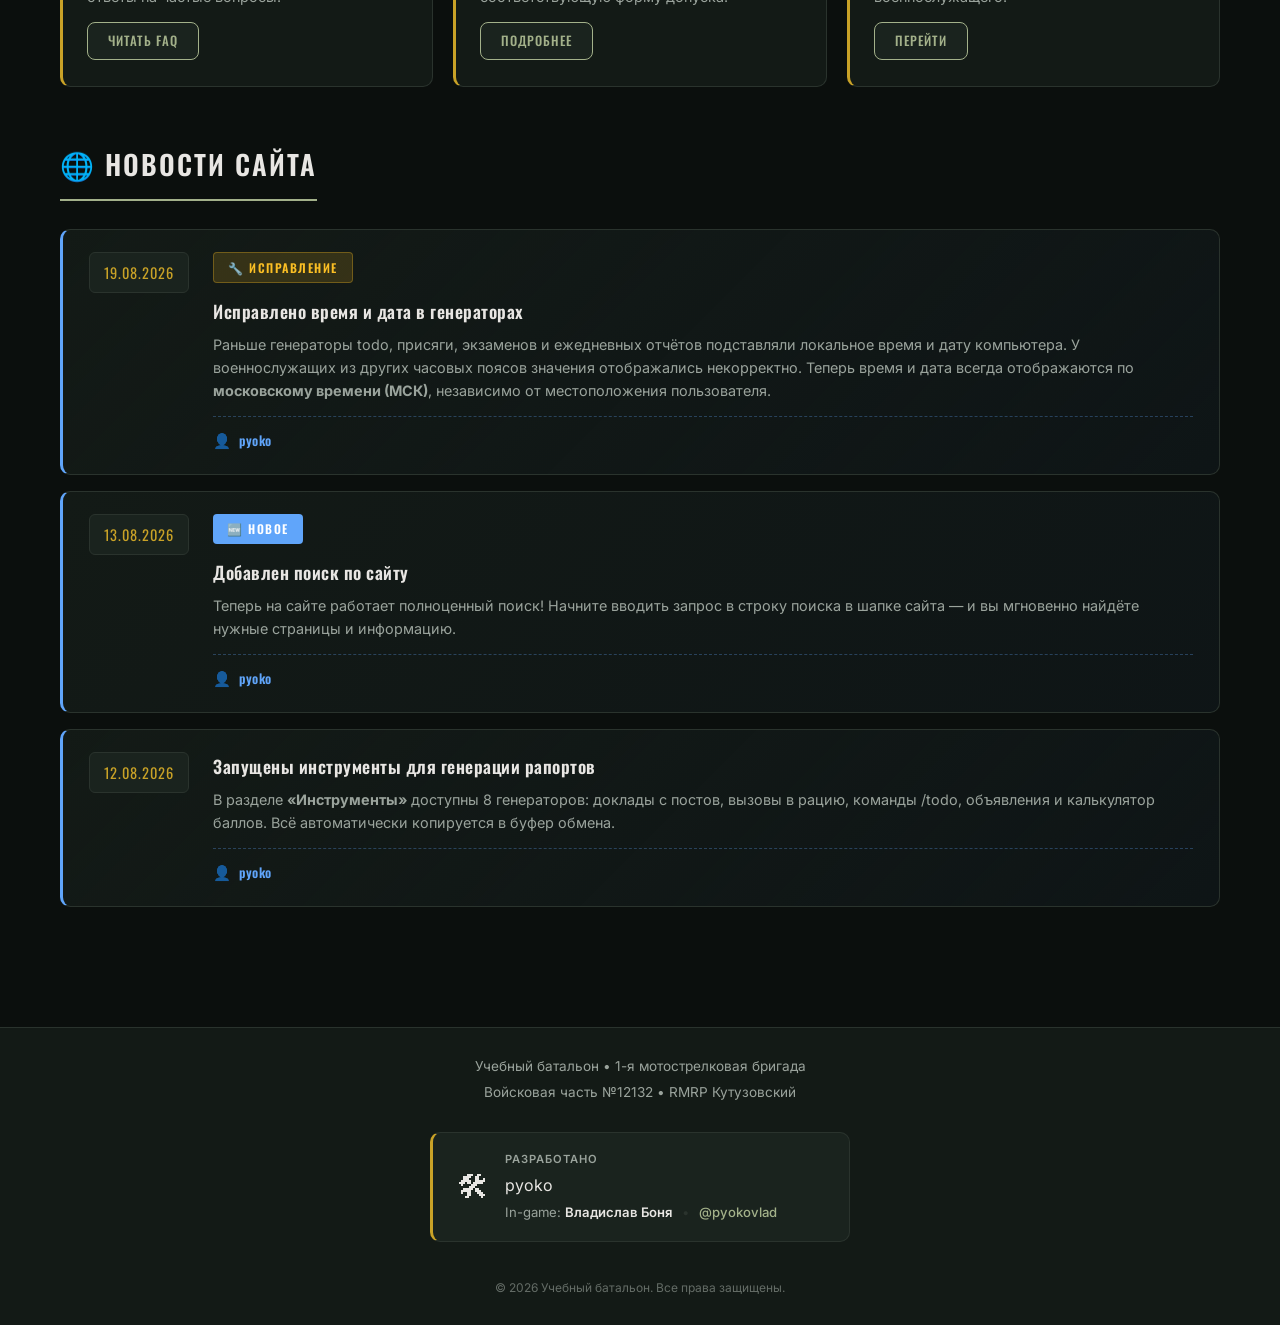
==== commit a853c7db: "Update index.html" ====
--- a/index.html
+++ b/index.html
@@ -112,7 +112,7 @@
      РОЗЫГРЫШ В УЧЕБНОМ БАТАЛЬОНЕ
      ============================================================ -->
 
-<section class="section">
+<!-- <section class="section">
     <div class="giveaway">
 
         <div class="giveaway__header">
@@ -192,7 +192,7 @@
         </div>
 
     </div>
-</section>
+</section> -->
             <section class="section">
                 <h2 class="section__title">📂 Разделы портала</h2>
                 <div class="cards-grid">
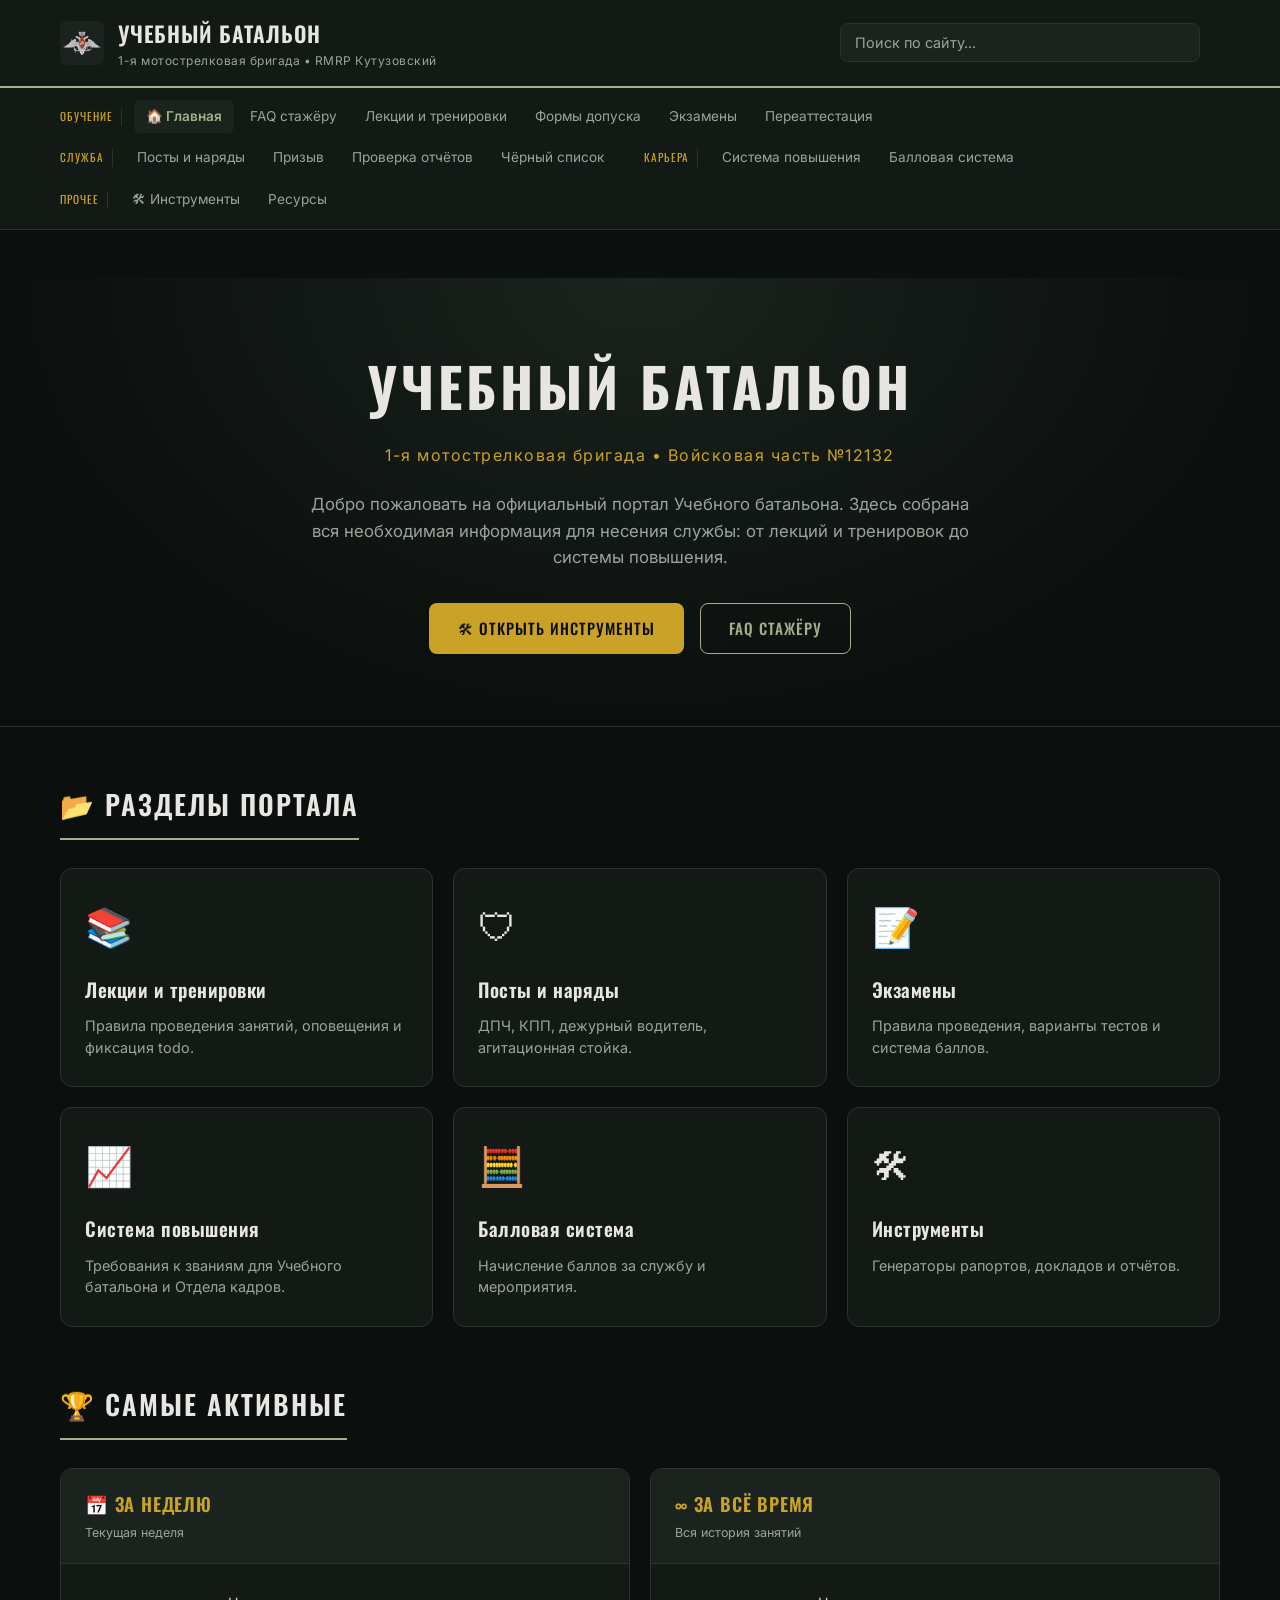
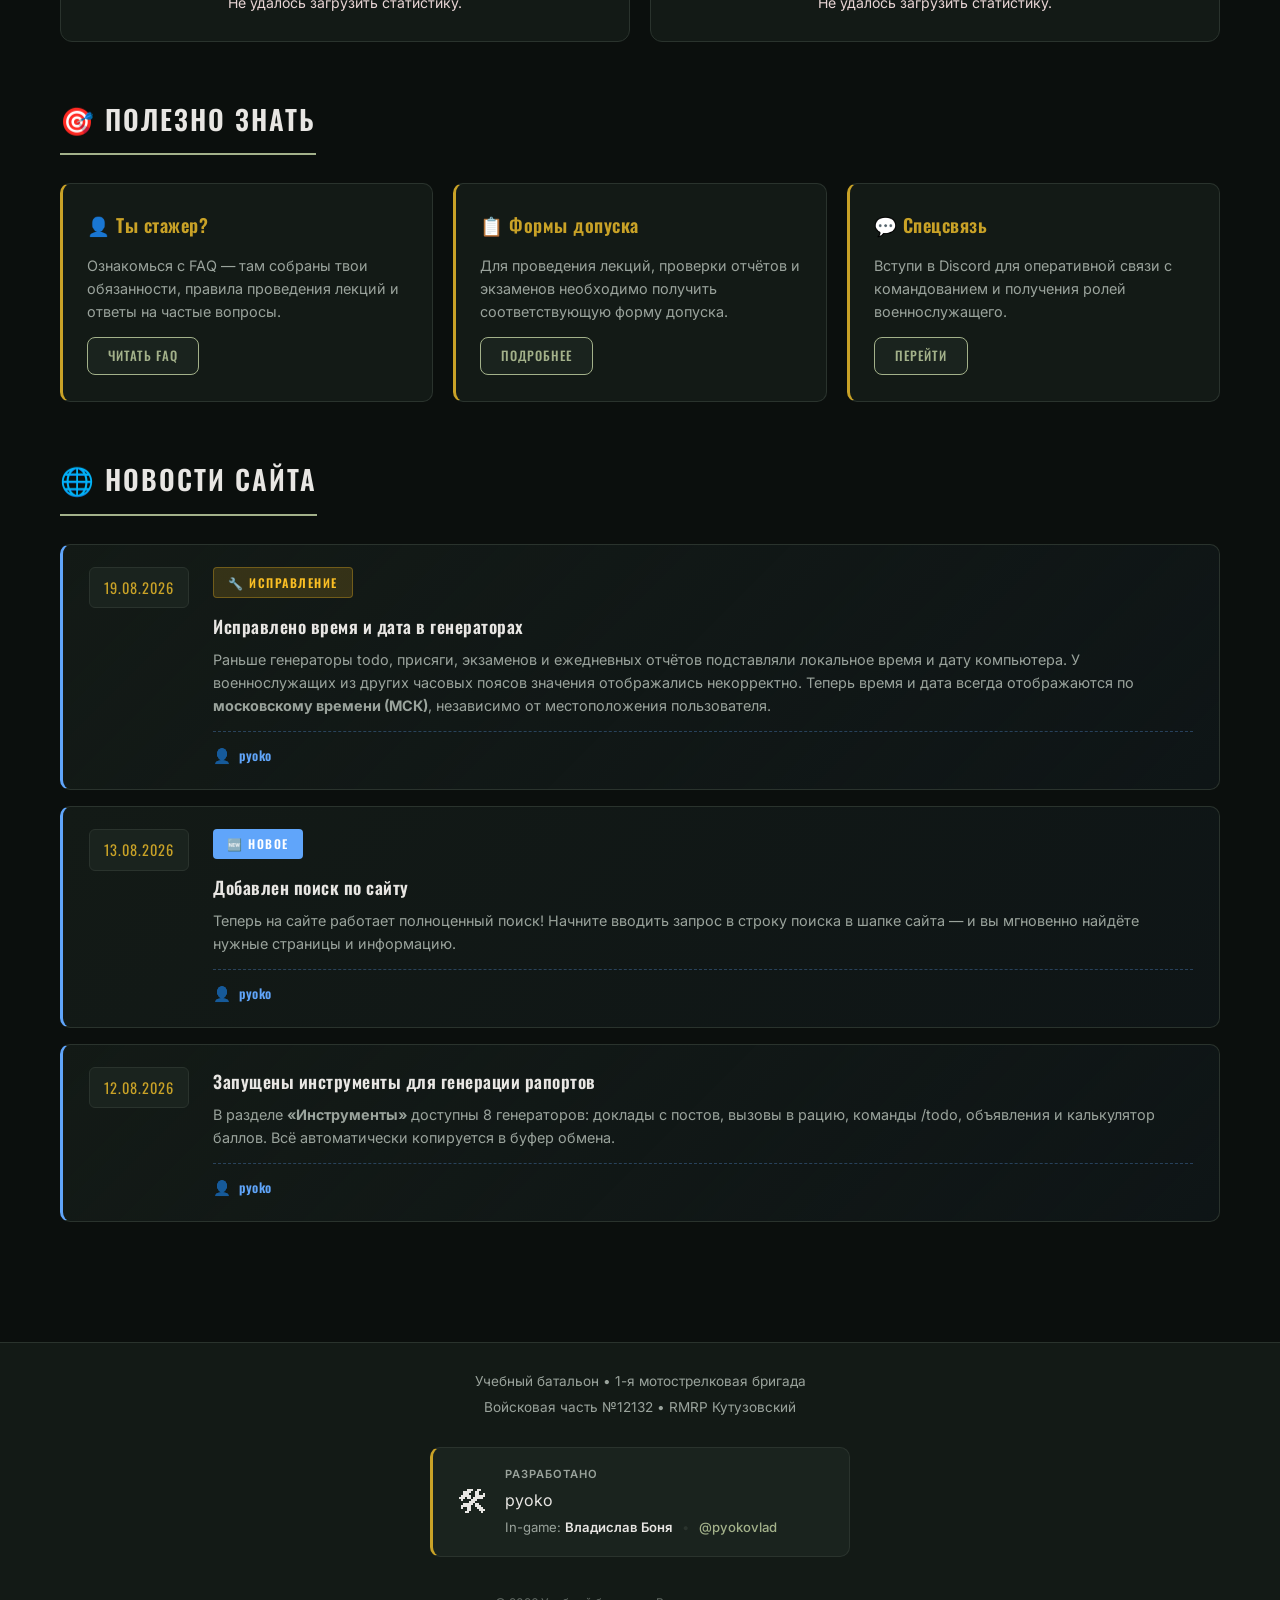
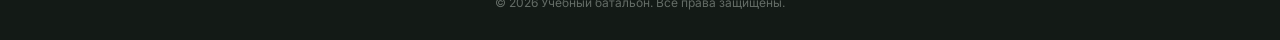
==== commit 2fe9da42: "Add files via upload" ====
--- a/index.html
+++ b/index.html
@@ -236,7 +236,50 @@
                 </div>
             </section>
 
-            
+            <section class="section">
+    <h2 class="section__title">🏆 Самые активные</h2>
+
+    <div class="leaders-grid">
+
+        <!-- ЗА НЕДЕЛЮ -->
+        <div class="leaders-panel">
+            <div class="leaders-panel__header">
+                <div>
+                    <div class="leaders-panel__title">📅 За неделю</div>
+                    <div class="leaders-panel__subtitle">
+                        Текущая неделя
+                    </div>
+                </div>
+            </div>
+
+            <div class="leaders-list" id="leaders-week">
+                <div class="leaders-state">
+                    Загрузка...
+                </div>
+            </div>
+        </div>
+
+        <!-- ЗА ВСЁ ВРЕМЯ -->
+        <div class="leaders-panel">
+            <div class="leaders-panel__header">
+                <div>
+                    <div class="leaders-panel__title">∞ За всё время</div>
+                    <div class="leaders-panel__subtitle">
+                        Вся история занятий
+                    </div>
+                </div>
+            </div>
+
+            <div class="leaders-list" id="leaders-all">
+                <div class="leaders-state">
+                    Загрузка...
+                </div>
+            </div>
+        </div>
+
+    </div>
+</section>
+
             <section class="section">
                 <h2 class="section__title">🎯 Полезно знать</h2>
                 <div class="cards-grid cards-grid--3">
--- a/css/style.css
+++ b/css/style.css
@@ -3379,7 +3379,7 @@
    РОЗЫГРЫШ
    ============================================================ */
 
-.giveaway {
+/* .giveaway {
     position: relative;
     overflow: hidden;
     border: 1px solid rgba(212, 175, 55, 0.45);
@@ -3618,4 +3618,394 @@
     .giveaway__footer {
         padding: 15px 20px;
     }
-}
+} 
+
+/* ============================================
+   УВЕДОМЛЕНИЯ НА СТРАНИЦЕ
+   ============================================ */
+
+.site-notification {
+    position: fixed;
+    top: 90px;
+    left: 50%;
+    transform: translate(-50%, -20px);
+    z-index: 99999;
+
+    display: flex;
+    align-items: center;
+    gap: 12px;
+
+    min-width: 320px;
+    max-width: 600px;
+
+    padding: 14px 20px;
+
+    background: rgba(30, 30, 30, 0.97);
+    border: 1px solid rgba(255, 255, 255, 0.12);
+    border-radius: 10px;
+
+    box-shadow: 0 10px 35px rgba(0, 0, 0, 0.35);
+
+    color: #fff;
+    font-family: 'Inter', sans-serif;
+    font-size: 14px;
+    line-height: 1.4;
+
+    opacity: 0;
+    visibility: hidden;
+
+    transition:
+        opacity 0.25s ease,
+        transform 0.25s ease,
+        visibility 0.25s ease;
+
+    pointer-events: none;
+}
+
+.site-notification.is-visible {
+    opacity: 1;
+    visibility: visible;
+    transform: translate(-50%, 0);
+}
+
+.site-notification__icon {
+    flex-shrink: 0;
+    font-size: 20px;
+}
+
+.site-notification__text {
+    flex: 1;
+}
+
+.site-notification--success {
+    border-color: rgba(76, 175, 80, 0.5);
+}
+
+.site-notification--error {
+    border-color: rgba(244, 67, 54, 0.5);
+}
+
+.site-notification--warning {
+    border-color: rgba(255, 193, 7, 0.5);
+}
+
+@media (max-width: 600px) {
+    .site-notification {
+        top: 75px;
+        left: 15px;
+        right: 15px;
+        min-width: 0;
+        max-width: none;
+        width: auto;
+
+        transform: translateY(-20px);
+    }
+
+    .site-notification.is-visible {
+        transform: translateY(0);
+    }
+}
+
+/* ============================================================
+   ССЫЛКИ НА СКРИНШОТЫ В КАЛЬКУЛЯТОРЕ БАЛЛОВ
+   ============================================================ */
+
+.points-screenshots {
+    display: flex;
+    align-items: flex-start;
+    gap: 8px;
+    width: 100%;
+    margin-top: 10px;
+    padding-left: 10px;
+}
+
+.points-screenshots__list {
+    display: flex;
+    flex-direction: column;
+    gap: 6px;
+    flex: 1;
+}
+
+.points-screenshot {
+    display: flex;
+    align-items: center;
+    gap: 6px;
+    width: 100%;
+}
+
+.points-screenshot__input {
+    flex: 1;
+    min-width: 0;
+    height: 36px;
+    padding: 0 10px;
+    border: 1px solid #ccc;
+    border-radius: 6px;
+    font-size: 14px;
+    box-sizing: border-box;
+}
+
+.points-screenshot__input:focus {
+    outline: none;
+    border-color: #888;
+}
+
+.points-screenshot__input::placeholder {
+    color: #999;
+}
+
+.points-screenshot__remove {
+    width: 32px;
+    height: 32px;
+    padding: 0;
+    border: none;
+    border-radius: 6px;
+    background: #e9e9e9;
+    color: #555;
+    font-size: 20px;
+    cursor: pointer;
+    line-height: 32px;
+}
+
+.points-screenshot__remove:hover {
+    background: #ddd;
+}
+
+.points-screenshots__add {
+    flex: 0 0 36px;
+    width: 36px;
+    height: 36px;
+    padding: 0;
+    border: none;
+    border-radius: 6px;
+    background: #e9e9e9;
+    color: #333;
+    font-size: 22px;
+    cursor: pointer;
+    line-height: 36px;
+}
+
+.points-screenshots__add:hover {
+    background: #dcdcdc;
+}
+
+/* ============================================
+   САМЫЕ АКТИВНЫЕ
+   ============================================ */
+
+.leaders-grid {
+    display: grid;
+    grid-template-columns: repeat(2, minmax(0, 1fr));
+    gap: 20px;
+}
+
+.leaders-panel {
+    background: var(--bg-card);
+    border: 1px solid var(--border);
+    border-radius: 12px;
+    overflow: hidden;
+}
+
+.leaders-panel__header {
+    display: flex;
+    align-items: center;
+    justify-content: space-between;
+    gap: 16px;
+    padding: 20px 24px;
+    border-bottom: 1px solid var(--border);
+    background: var(--bg-elevated);
+}
+
+.leaders-panel__title {
+    font-family: var(--font-heading);
+    font-size: 1.15rem;
+    font-weight: 600;
+    color: var(--accent-gold);
+    letter-spacing: .8px;
+    text-transform: uppercase;
+}
+
+.leaders-panel__subtitle {
+    margin-top: 4px;
+    color: var(--text-muted);
+    font-size: .78rem;
+}
+
+.leaders-list {
+    display: flex;
+    flex-direction: column;
+}
+
+.leader-row {
+    display: grid;
+    grid-template-columns: 42px minmax(0, 1fr) auto;
+    align-items: center;
+    gap: 14px;
+    padding: 16px 20px;
+    border-bottom: 1px solid var(--border);
+    transition: background .2s ease;
+}
+
+.leader-row:last-child {
+    border-bottom: none;
+}
+
+.leader-row:hover {
+    background: var(--bg-elevated);
+}
+
+.leader-row__rank {
+    width: 34px;
+    height: 34px;
+    border-radius: 50%;
+
+    display: flex;
+    align-items: center;
+    justify-content: center;
+
+    background: var(--bg-elevated);
+    border: 1px solid var(--border);
+
+    color: var(--accent-gold);
+    font-family: var(--font-heading);
+    font-size: .9rem;
+    font-weight: 700;
+}
+
+.leader-row:first-child .leader-row__rank {
+    border-color: rgba(201, 162, 39, .55);
+    background: rgba(201, 162, 39, .10);
+}
+
+.leader-row__name {
+    min-width: 0;
+
+    color: var(--text-main);
+    font-size: .9rem;
+    font-weight: 600;
+    line-height: 1.4;
+
+    overflow-wrap: anywhere;
+}
+
+.leader-row__stats {
+    flex-shrink: 0;
+    text-align: right;
+}
+
+.leader-row__lessons {
+    color: var(--accent-gold);
+    font-family: var(--font-heading);
+    font-size: .9rem;
+    font-weight: 600;
+}
+
+.leader-row__minutes {
+    margin-top: 3px;
+    color: var(--text-muted);
+    font-size: .76rem;
+}
+
+.leaders-state {
+    padding: 28px 20px;
+    text-align: center;
+
+    color: var(--text-muted);
+    font-size: .88rem;
+    line-height: 1.5;
+}
+
+.leaders-state--error {
+    color: #e8d5d5;
+}
+
+
+/* ============================================
+   АДАПТИВНОСТЬ
+   ============================================ */
+
+@media (max-width: 900px) {
+
+    .leaders-grid {
+        grid-template-columns: 1fr;
+    }
+
+}
+
+
+@media (max-width: 600px) {
+
+    .leaders-panel__header {
+        padding: 18px 20px;
+    }
+
+    .leader-row {
+        grid-template-columns: 34px minmax(0, 1fr);
+        gap: 12px;
+        padding: 14px 16px;
+    }
+
+    .leader-row__rank {
+        width: 30px;
+        height: 30px;
+        font-size: .82rem;
+    }
+
+    .leader-row__stats {
+        grid-column: 2;
+        text-align: left;
+    }
+
+    .leader-row__name {
+        font-size: .88rem;
+    }
+
+}
+
+/* ============================================================
+   СЕКУНДОМЕР ЛЕКЦИИ / ТРЕНИРОВКИ
+   ============================================================ */
+
+.lecture-timer {
+    margin-top: 18px;
+    margin-bottom: 18px;
+    padding: 22px 20px;
+    background: var(--bg-elevated);
+    border: 1px solid var(--border);
+    border-left: 3px solid var(--accent-gold);
+    border-radius: 10px;
+    text-align: center;
+}
+
+.lecture-timer__label {
+    font-family: var(--font-heading);
+    font-size: 0.75rem;
+    font-weight: 600;
+    letter-spacing: 2px;
+    color: var(--text-muted);
+    margin-bottom: 6px;
+}
+
+.lecture-timer__time {
+    font-family: 'Space Mono', monospace;
+    font-size: 2.2rem;
+    font-weight: 700;
+    line-height: 1.2;
+    color: var(--accent-gold);
+    letter-spacing: 2px;
+}
+
+.lecture-timer__activity {
+    margin-top: 8px;
+    color: var(--text-muted);
+    font-size: 0.82rem;
+}
+
+@media (max-width: 600px) {
+    .lecture-timer {
+        padding: 18px 16px;
+    }
+
+    .lecture-timer__time {
+        font-size: 1.8rem;
+    }
+}
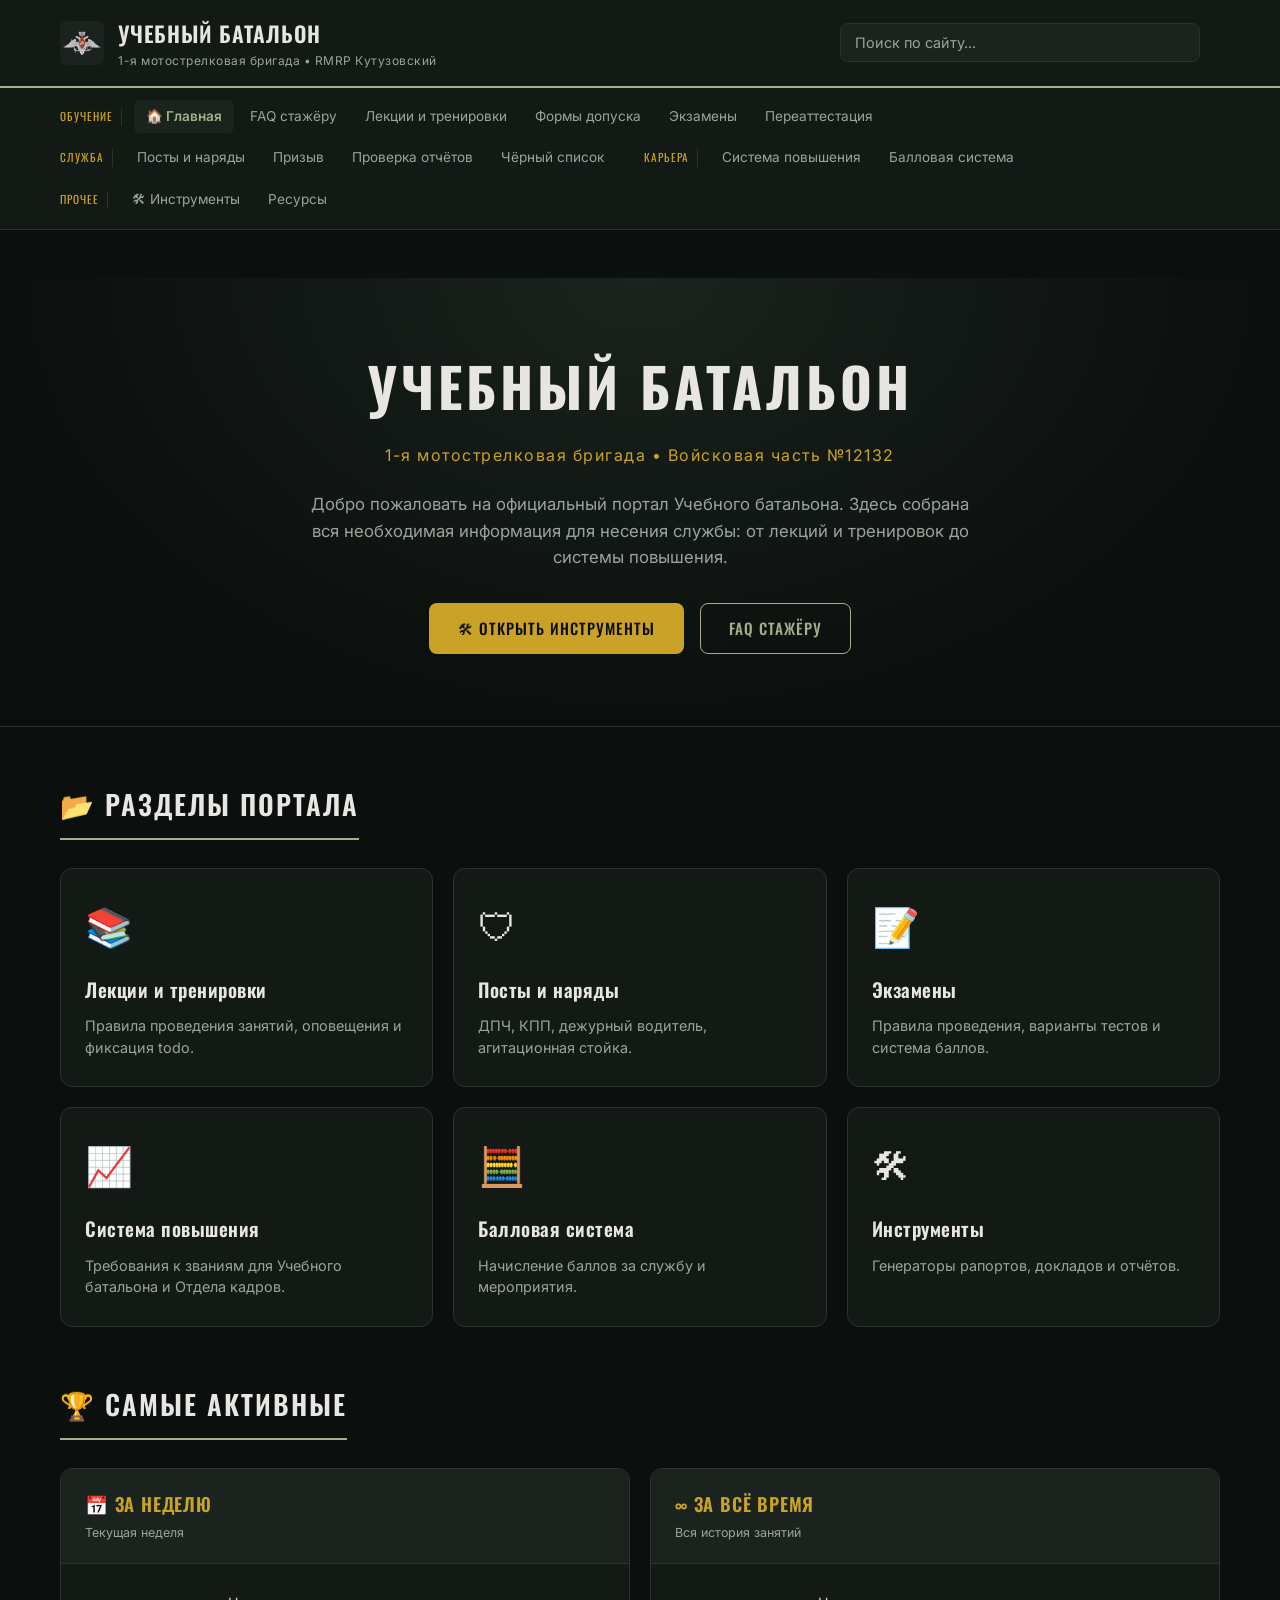
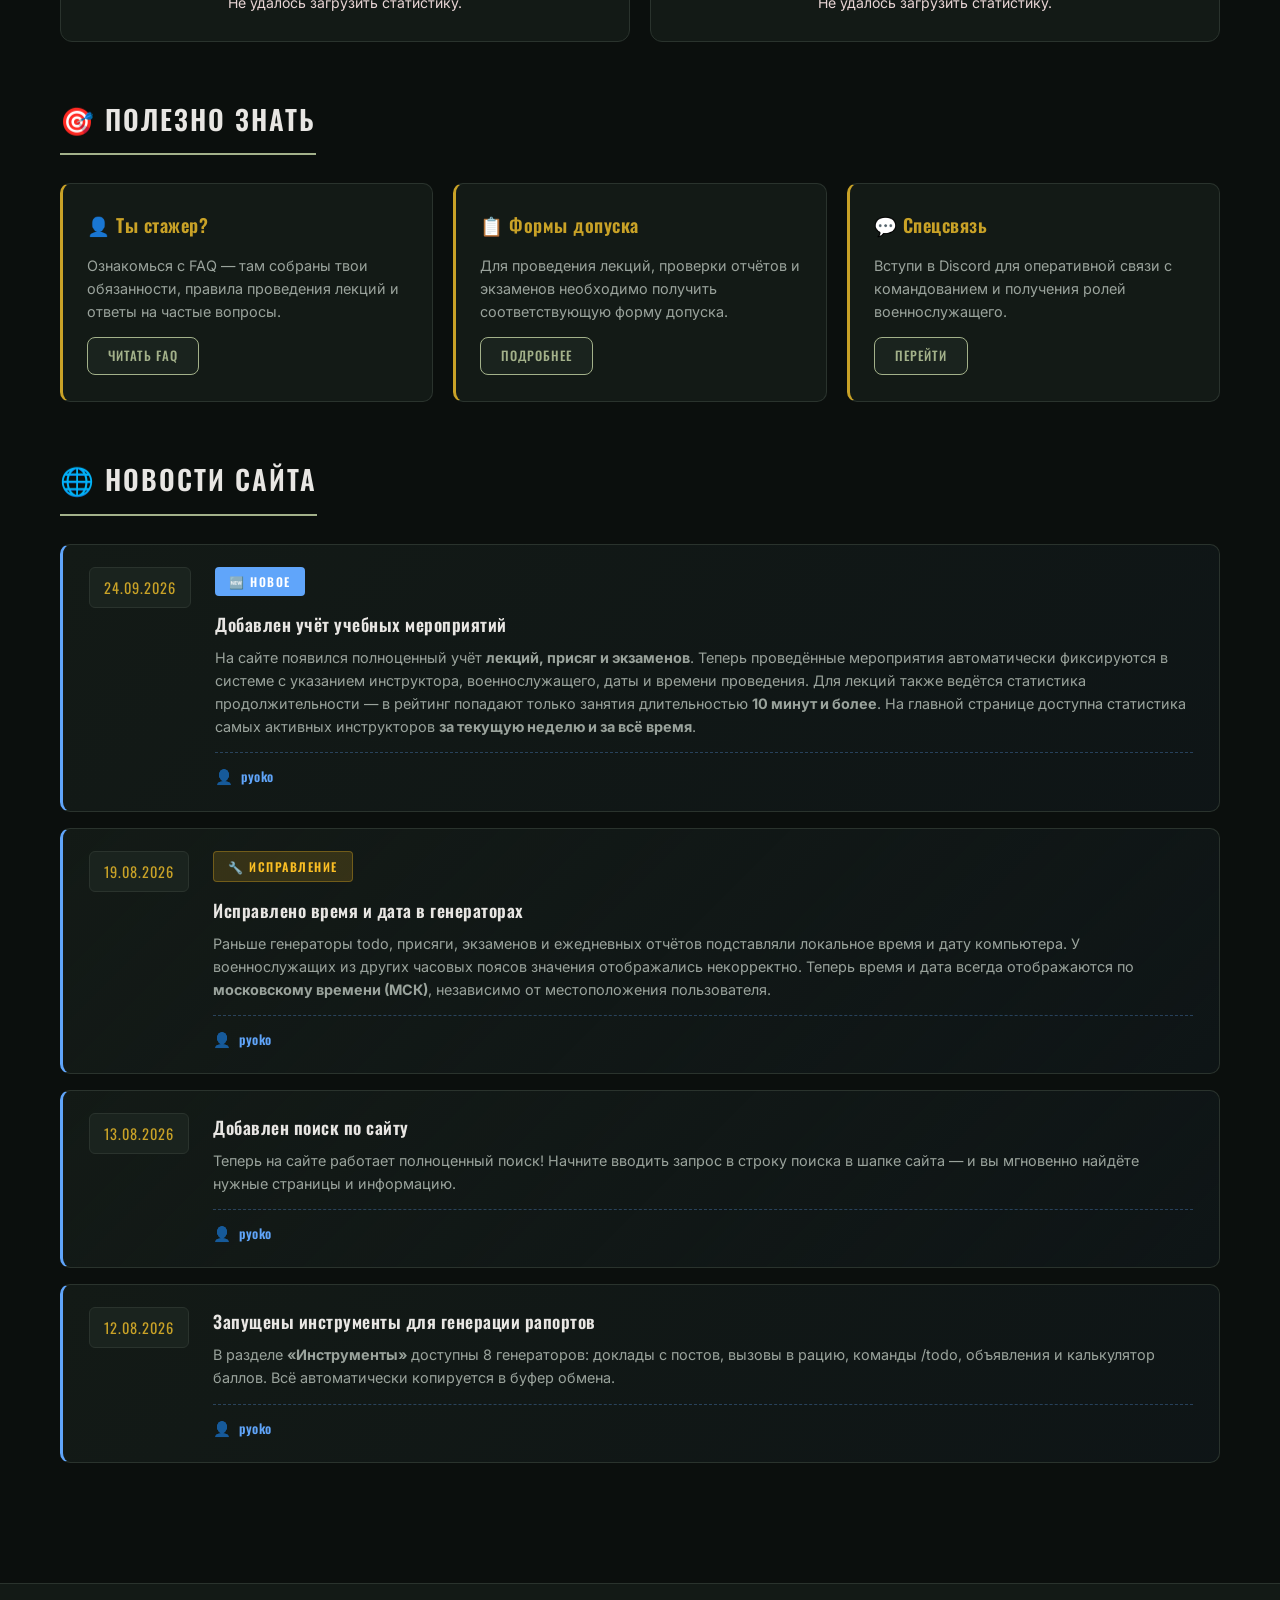
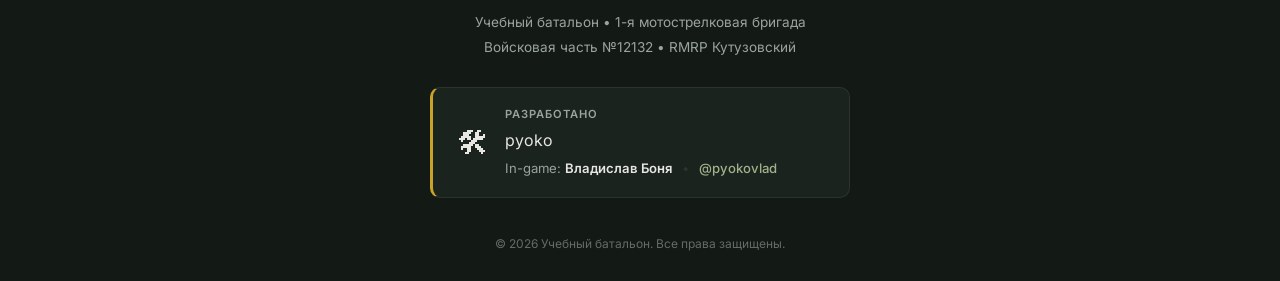
==== commit 5bead70a: "Add files via upload" ====
--- a/index.html
+++ b/index.html
@@ -415,6 +415,33 @@
 
     <div class="announcements">
 
+
+<div class="announcement announcement--website">
+    <div class="announcement__date">24.09.2026</div>
+    <div class="announcement__body">
+        <span class="announcement__badge announcement__badge--website">🆕 Новое</span>
+        <h4 class="announcement__title">Добавлен учёт учебных мероприятий</h4>
+        <p class="announcement__text">
+            На сайте появился полноценный учёт <strong>лекций, присяг и экзаменов</strong>.
+            Теперь проведённые мероприятия автоматически фиксируются в системе с указанием
+            инструктора, военнослужащего, даты и времени проведения.
+            Для лекций также ведётся статистика продолжительности — в рейтинг попадают
+            только занятия длительностью <strong>10 минут и более</strong>.
+            На главной странице доступна статистика самых активных инструкторов
+            <strong>за текущую неделю и за всё время</strong>.
+        </p>
+        <div class="announcement__author">
+            <span class="announcement__author-icon">👤</span>
+            <span class="announcement__author-name">pyoko</span>
+        </div>
+    </div>
+</div>
+
+
+
+
+
+
      <div class="announcement announcement--website">
             <div class="announcement__date">19.08.2026</div>
             <div class="announcement__body">
@@ -437,7 +464,7 @@
         <div class="announcement announcement--website">
             <div class="announcement__date">13.08.2026</div>
             <div class="announcement__body">
-                <span class="announcement__badge announcement__badge--website">🆕 Новое</span>
+                
                 <h4 class="announcement__title">Добавлен поиск по сайту</h4>
                 <p class="announcement__text">
                     Теперь на сайте работает полноценный поиск! Начните вводить запрос в строку
--- a/css/style.css
+++ b/css/style.css
@@ -4008,4 +4008,360 @@
     .lecture-timer__time {
         font-size: 1.8rem;
     }
+}
+
+/* ============================================================
+   УВЕДОМЛЕНИЯ ЛЕКЦИИ / ТРЕНИРОВКИ
+   ============================================================ */
+
+.lecture-notification {
+    display: flex;
+    align-items: flex-start;
+    gap: 12px;
+
+    margin: 16px 0 20px;
+    padding: 14px 16px;
+
+    background: var(--bg-elevated);
+    border: 1px solid var(--border);
+    border-left: 3px solid var(--accent-gold);
+    border-radius: 8px;
+
+    opacity: 0;
+    max-height: 0;
+    overflow: hidden;
+    padding-top: 0;
+    padding-bottom: 0;
+    margin-top: 0;
+    margin-bottom: 0;
+
+    transition:
+        opacity 0.25s ease,
+        max-height 0.3s ease,
+        margin 0.3s ease,
+        padding 0.3s ease;
+}
+
+.lecture-notification.show {
+    opacity: 1;
+    max-height: 150px;
+
+    margin: 16px 0 20px;
+    padding: 14px 16px;
+}
+
+.lecture-notification--success {
+    border-left-color: #4caf50;
+}
+
+.lecture-notification--warning {
+    border-left-color: #e0a800;
+}
+
+.lecture-notification--error {
+    border-left-color: #d9534f;
+}
+
+.lecture-notification--info {
+    border-left-color: #5b9bd5;
+}
+
+.lecture-notification__icon {
+    flex: 0 0 auto;
+
+    width: 28px;
+    height: 28px;
+
+    display: flex;
+    align-items: center;
+    justify-content: center;
+
+    font-size: 17px;
+}
+
+.lecture-notification__content {
+    flex: 1;
+    min-width: 0;
+}
+
+.lecture-notification__title {
+    margin-bottom: 3px;
+
+    font-family: var(--font-heading);
+    font-size: 0.82rem;
+    font-weight: 600;
+    letter-spacing: 0.5px;
+
+    color: var(--text-primary);
+}
+
+.lecture-notification__text {
+    font-size: 0.8rem;
+    line-height: 1.45;
+
+    color: var(--text-muted);
+}
+
+.lecture-notification__close {
+    flex: 0 0 auto;
+
+    width: 26px;
+    height: 26px;
+
+    padding: 0;
+
+    border: 0;
+    border-radius: 5px;
+
+    background: transparent;
+    color: var(--text-muted);
+
+    font-size: 22px;
+    line-height: 1;
+
+    cursor: pointer;
+
+    transition:
+        color 0.2s ease,
+        background 0.2s ease;
+}
+
+.lecture-notification__close:hover {
+    color: var(--text-primary);
+    background: rgba(255, 255, 255, 0.06);
+}
+
+/* ============================================================
+   УВЕДОМЛЕНИЯ В ГЕНЕРАТОРАХ
+   Лекция / Присяга / Экзамен
+   ============================================================ */
+
+.generator-notification {
+    display: flex;
+    align-items: flex-start;
+    gap: 12px;
+
+    margin: 0;
+    padding: 0;
+
+    background: var(--bg-elevated);
+    border: 1px solid var(--border);
+    border-left: 3px solid var(--border);
+    border-radius: 8px;
+
+    opacity: 0;
+    max-height: 0;
+    overflow: hidden;
+
+    visibility: hidden;
+
+    transition:
+        opacity 0.25s ease,
+        max-height 0.3s ease,
+        margin 0.3s ease,
+        padding 0.3s ease,
+        visibility 0.3s ease;
+}
+
+.generator-notification.is-visible {
+    opacity: 1;
+    max-height: 180px;
+    margin: 16px 0 20px;
+    padding: 14px 16px;
+    visibility: visible;
+}
+
+/* =========================
+   УСПЕШНО
+   ========================= */
+
+.generator-notification--success {
+    border-left-color: #4caf50;
+    border-color: rgba(76, 175, 80, 0.35);
+    background: rgba(76, 175, 80, 0.06);
+}
+
+.generator-notification--success .generator-notification__title {
+    color: #6fd174;
+}
+
+/* =========================
+   ОШИБКА / ПРОЧЕЕ
+   ========================= */
+
+.generator-notification--error {
+    border-left-color: #e74c3c;
+    border-color: rgba(231, 76, 60, 0.35);
+    background: rgba(231, 76, 60, 0.06);
+}
+
+.generator-notification--error .generator-notification__title {
+    color: #e74c3c;
+}
+
+/* =========================
+   ИНФОРМАЦИЯ
+   ========================= */
+
+.generator-notification--info {
+    border-left-color: #5b9bd5;
+    border-color: rgba(91, 155, 213, 0.35);
+    background: rgba(91, 155, 213, 0.06);
+}
+
+.generator-notification--info .generator-notification__title {
+    color: #7fb3d3;
+}
+
+/* =========================
+   СОДЕРЖИМОЕ
+   ========================= */
+
+.generator-notification__icon {
+    flex: 0 0 auto;
+
+    width: 28px;
+    height: 28px;
+
+    display: flex;
+    align-items: center;
+    justify-content: center;
+
+    font-size: 17px;
+}
+
+.generator-notification__content {
+    flex: 1;
+    min-width: 0;
+}
+
+.generator-notification__title {
+    margin-bottom: 3px;
+
+    font-family: var(--font-heading);
+    font-size: 0.82rem;
+    font-weight: 600;
+
+    letter-spacing: 0.5px;
+    color: var(--text-main);
+}
+
+.generator-notification__text {
+    font-size: 0.8rem;
+    line-height: 1.45;
+
+    color: var(--text-muted);
+
+    overflow-wrap: anywhere;
+}
+
+.generator-notification__close {
+    flex: 0 0 auto;
+
+    width: 26px;
+    height: 26px;
+
+    padding: 0;
+
+    border: 0;
+    border-radius: 5px;
+
+    background: transparent;
+    color: var(--text-muted);
+
+    font-size: 22px;
+    line-height: 1;
+
+    cursor: pointer;
+
+    transition:
+        color 0.2s ease,
+        background 0.2s ease;
+}
+
+.generator-notification__close:hover {
+    color: var(--text-main);
+    background: rgba(255, 255, 255, 0.06);
+}
+
+/* ============================================================
+   МОБИЛЬНАЯ АДАПТАЦИЯ
+   ============================================================ */
+
+@media (max-width: 600px) {
+
+    .generator-notification.is-visible {
+        margin: 14px 0 18px;
+        padding: 12px 14px;
+    }
+
+    .generator-notification__title {
+        font-size: 0.8rem;
+    }
+
+    .generator-notification__text {
+        font-size: 0.78rem;
+    }
+
+}
+
+.bottom-notification {
+    position: fixed;
+    left: 50%;
+    bottom: 24px;
+    transform: translateX(-50%) translateY(20px);
+
+    width: min(520px, calc(100% - 32px));
+
+    display: flex;
+    align-items: center;
+    gap: 12px;
+
+    padding: 14px 16px;
+
+    background: var(--bg-elevated);
+    border: 1px solid var(--border);
+    border-radius: 8px;
+
+    opacity: 0;
+    visibility: hidden;
+    pointer-events: none;
+
+    z-index: 9999;
+
+    transition:
+        opacity 0.25s ease,
+        transform 0.25s ease,
+        visibility 0.25s ease;
+}
+
+.bottom-notification.is-visible {
+    opacity: 1;
+    visibility: visible;
+    pointer-events: auto;
+
+    transform: translateX(-50%) translateY(0);
+}
+
+.bottom-notification__close {
+    flex: 0 0 auto;
+
+    width: 28px;
+    height: 28px;
+
+    padding: 0;
+
+    border: 0;
+    background: transparent;
+
+    color: var(--text-muted);
+
+    font-size: 22px;
+    line-height: 1;
+
+    cursor: pointer;
+}
+
+.bottom-notification__close:hover {
+    color: var(--text-main);
 }
